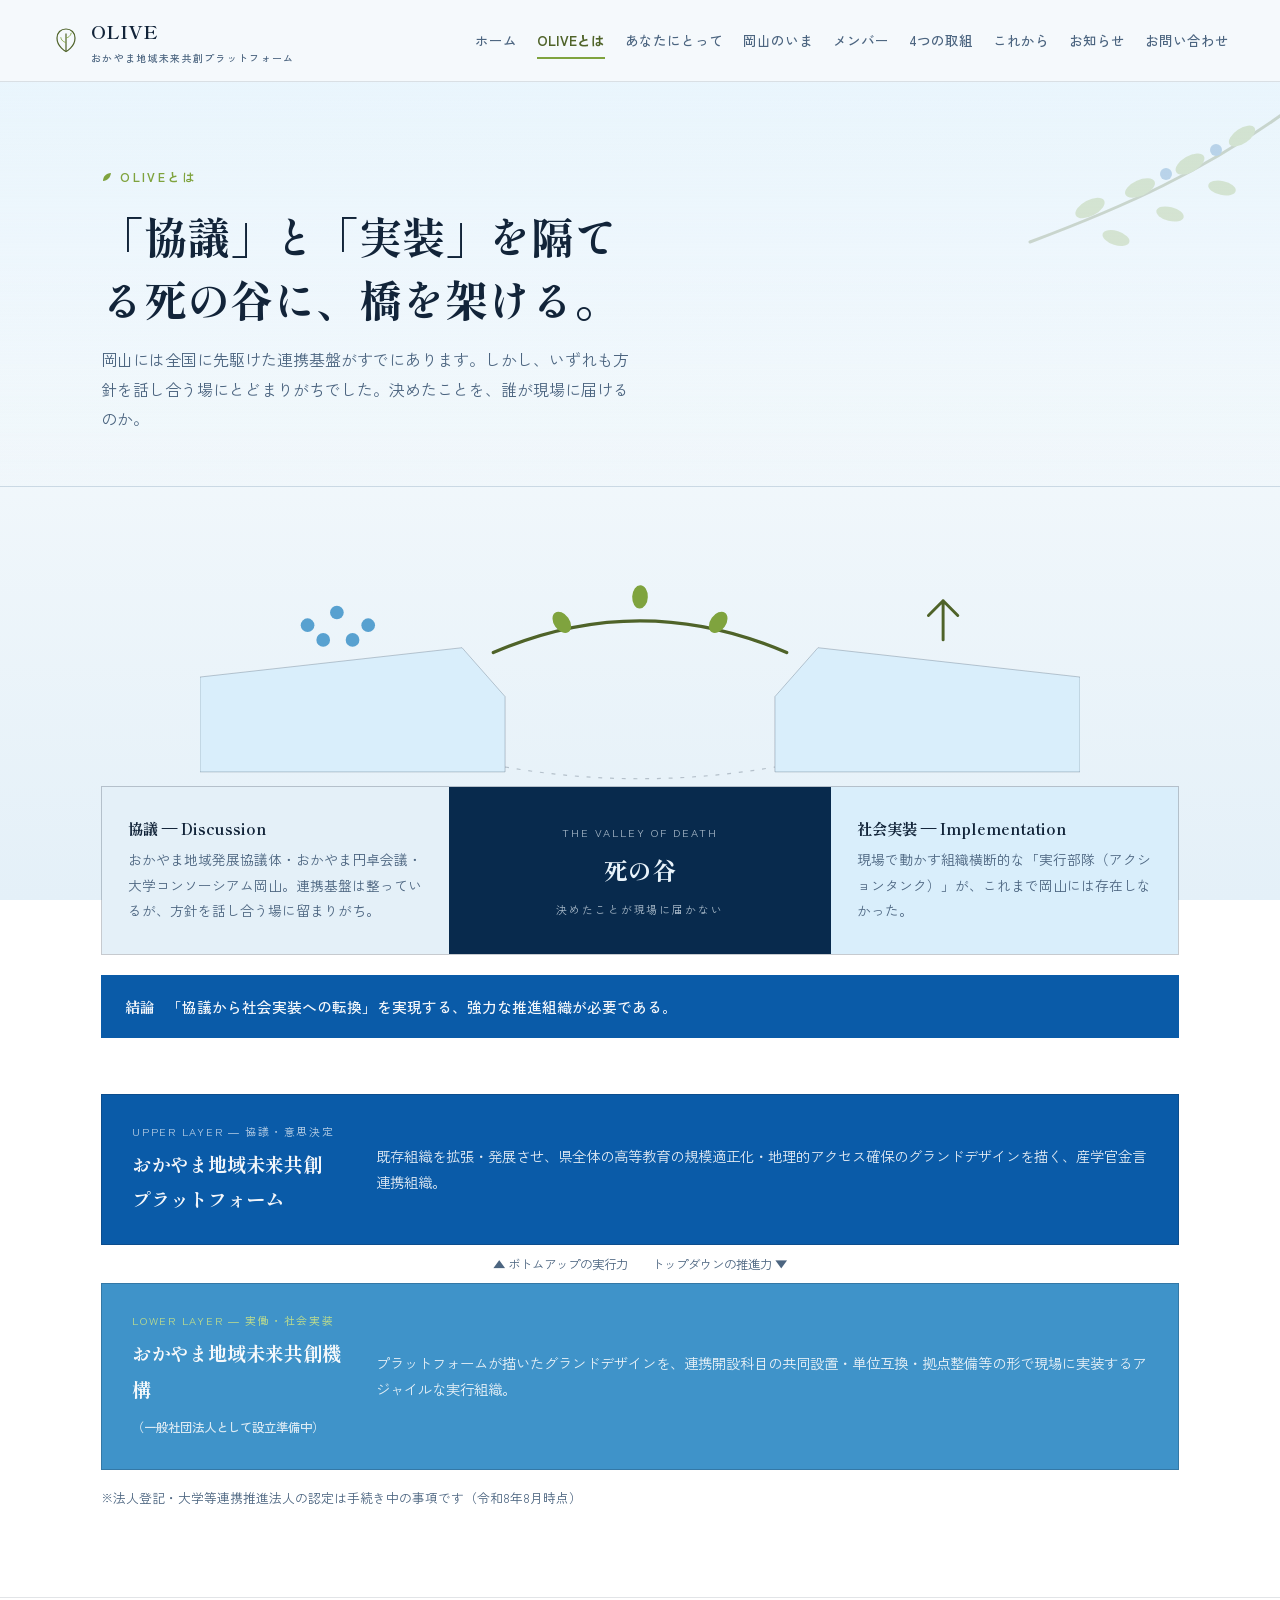
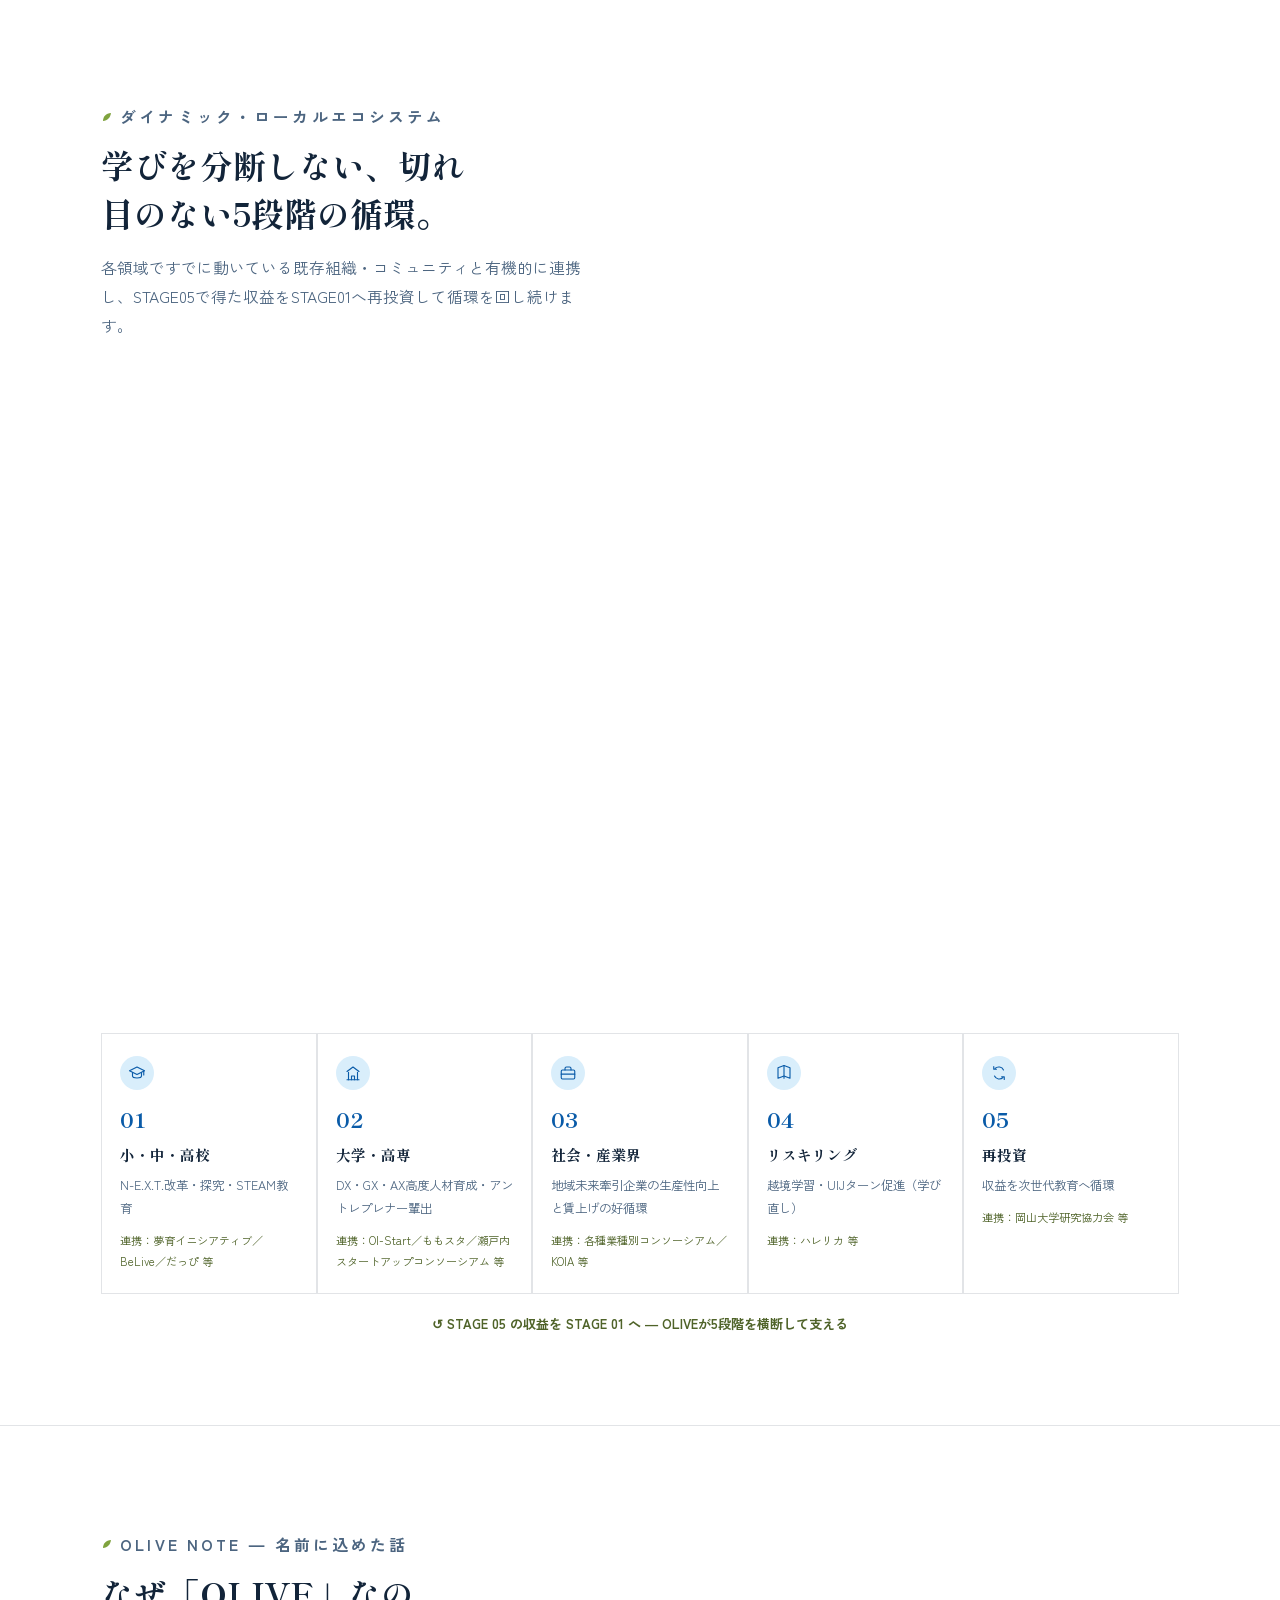
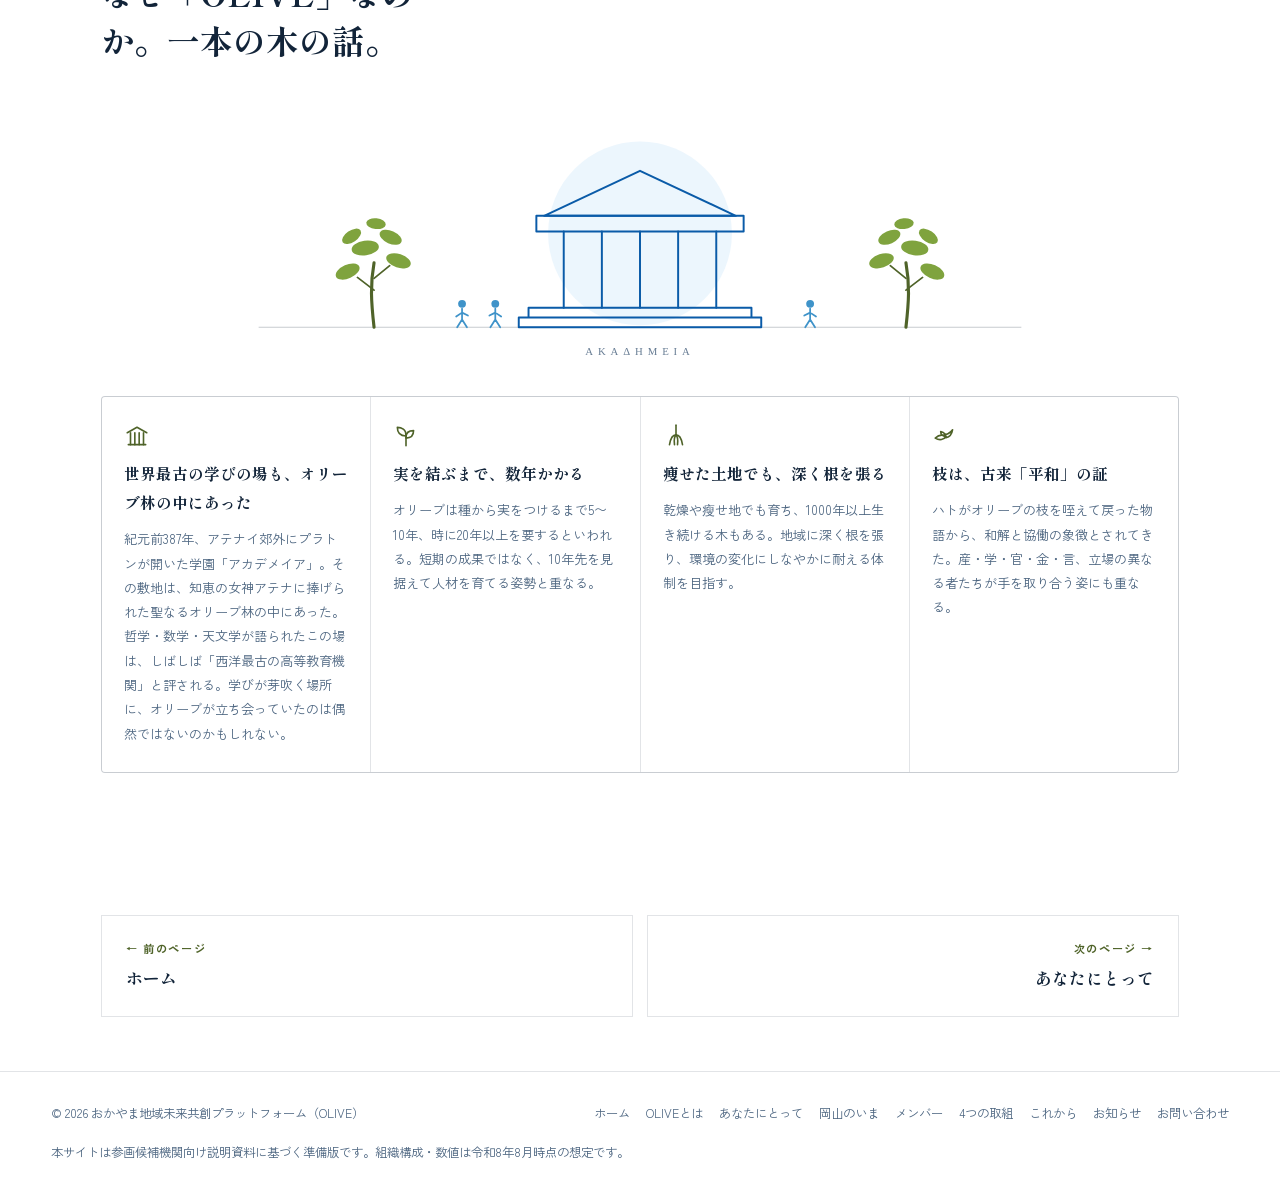
==== about.html @ 81d545f6 "Add files via upload" ====
<!DOCTYPE html>
<html lang="ja">
<head>
<meta charset="UTF-8">
<meta name="viewport" content="width=device-width, initial-scale=1">
<title>OLIVEとは｜OLIVE おかやま地域未来共創プラットフォーム</title>
<meta name="description" content="協議と実装を隔てる「死の谷」に橋を架けるOLIVEの2層構造、5段階のエコシステム、そして「OLIVE」という名前の由来。">
<link rel="preconnect" href="https://fonts.googleapis.com">
<link rel="preconnect" href="https://fonts.gstatic.com" crossorigin>
<link href="https://fonts.googleapis.com/css2?family=Shippori+Mincho:wght@500;600;700;800&family=Zen+Kaku+Gothic+New:wght@400;500;700;900&display=swap" rel="stylesheet">
<link rel="icon" href="data:image/svg+xml,%3Csvg xmlns='http://www.w3.org/2000/svg' viewBox='0 0 40 40'%3E%3Cpath d='M20 34C20 34 8 28 8 16C8 9 13 4 20 4C27 4 32 9 32 16C32 28 20 34 20 34Z' fill='none' stroke='%234f6329' stroke-width='2.6'/%3E%3Cpath d='M20 34V10' stroke='%234f6329' stroke-width='2.6'/%3E%3C/svg%3E">
<meta name="theme-color" content="#0a5ba8">
<meta property="og:type" content="website">
<meta property="og:site_name" content="おかやま地域未来共創プラットフォーム（OLIVE）">
<meta property="og:title" content="OLIVEとは｜OLIVE">
<meta property="og:description" content="協議と実装を隔てる「死の谷」に橋を架けるOLIVEの2層構造、5段階のエコシステム、そして「OLIVE」という名前の由来。">
<meta property="og:image" content="kodai-workshop.jpg">
<meta name="twitter:card" content="summary_large_image">
<link rel="stylesheet" href="style.css">
</head>
<body>
<a class="skip" href="#main">本文へスキップ</a>
<svg width="0" height="0" style="position:absolute" aria-hidden="true"><defs>
<symbol id="i-academy" viewBox="0 0 24 24"><path d="M3 9l9-5 9 5"/><path d="M4 20h16"/><path d="M6 20V9M10 20V9M14 20V9M18 20V9"/></symbol>
<symbol id="i-seedling" viewBox="0 0 24 24"><path d="M12 21V11"/><path d="M12 11C12 6 8 4 4 4c0 4 2 8 8 8Z"/><path d="M12 13C12 9 15 7 19 7c0 4-2 7-7 7Z"/></symbol>
<symbol id="i-roots" viewBox="0 0 24 24"><path d="M12 2v9"/><path d="M12 11c-3 0-5 3-6 9"/><path d="M12 11c3 0 5 3 6 9"/><path d="M12 11c-1.4 1.5-2 4.5-1.4 9"/><path d="M12 11c1.4 1.5 2 4.5 1.4 9"/></symbol>
<symbol id="i-dove" viewBox="0 0 24 24"><path d="M3 14c4 2.5 8 1.4 10-1.6-3 .2-5-1.6-5-4.6 3 .8 5 2.8 5 5.8 3-.6 5.4-3.4 6-7.4-2.6 3.6-6.4 5-10 5-2 0-4 .8-6 2.8Z"/></symbol>
<symbol id="i-cap" viewBox="0 0 24 24"><path d="M12 4 2 9l10 5 10-5-10-5Z"/><path d="M6 11.5V16c0 1.4 2.8 2.6 6 2.6s6-1.2 6-2.6v-4.5"/><path d="M21 9v5.5"/></symbol>
<symbol id="i-university" viewBox="0 0 24 24"><path d="M4 10l8-6 8 6"/><path d="M4 21h16"/><path d="M6 21V11M18 21V11M10 21v-5h4v5"/></symbol>
<symbol id="i-gov" viewBox="0 0 24 24"><path d="M4 10l8-6 8 6"/><path d="M4 21h16"/><path d="M6 21V11M10 21V11M14 21V11M18 21V11"/><path d="M12 4V1M12 1l3 1-3 1"/></symbol>
<symbol id="i-briefcase" viewBox="0 0 24 24"><rect x="3" y="8" width="18" height="12" rx="1.6"/><path d="M8 8V6a2 2 0 0 1 2-2h4a2 2 0 0 1 2 2v2"/><path d="M3 13.5h18"/></symbol>
<symbol id="i-coins" viewBox="0 0 24 24"><ellipse cx="12" cy="7" rx="7.5" ry="3"/><path d="M4.5 7v10c0 1.7 3.4 3 7.5 3s7.5-1.3 7.5-3V7"/><path d="M4.5 12c0 1.7 3.4 3 7.5 3s7.5-1.3 7.5-3"/></symbol>
<symbol id="i-speech" viewBox="0 0 24 24"><path d="M4 5h16v10H10l-4.5 4v-4H4Z"/><path d="M8 9h8M8 12h5"/></symbol>
<symbol id="i-book" viewBox="0 0 24 24"><path d="M4 5v14l8-3 8 3V5l-8-3-8 3Z"/><path d="M12 2v17"/></symbol>
<symbol id="i-cycle" viewBox="0 0 24 24"><path d="M18 8a7 7 0 0 0-11.3-2"/><path d="M6 16a7 7 0 0 0 11.3 2"/><path d="M5 3.5V7h3.5"/><path d="M19 20.5V17h-3.5"/></symbol>
<symbol id="i-alert" viewBox="0 0 24 24"><path d="M12 3 2 20h20L12 3Z"/><path d="M12 10v4M12 17.5v.01"/></symbol>
<symbol id="i-gear" viewBox="0 0 24 24"><circle cx="12" cy="12" r="3.4"/><path d="M12 2v3M12 19v3M2 12h3M19 12h3M4.9 4.9l2.2 2.2M16.9 16.9l2.2 2.2M19.1 4.9l-2.2 2.2M7.1 16.9l-2.2 2.2"/></symbol>
<symbol id="i-sun" viewBox="0 0 24 24"><circle cx="12" cy="12" r="4.5"/><path d="M12 1.5v3M12 19.5v3M1.5 12h3M19.5 12h3M4.6 4.6l2.1 2.1M17.3 17.3l2.1 2.1M19.4 4.6l-2.1 2.1M6.7 17.3l-2.1 2.1"/></symbol>
<symbol id="i-users" viewBox="0 0 24 24"><circle cx="9" cy="8" r="3.4"/><path d="M2.5 20c0-3.6 2.9-6 6.5-6s6.5 2.4 6.5 6"/><path d="M16.5 5.2a3.4 3.4 0 0 1 0 6.6"/><path d="M18 14.4c2.1.7 3.5 2.6 3.5 5.6"/></symbol>
<symbol id="i-check" viewBox="0 0 24 24"><path d="M4 12.5 9.5 18 20 6.5"/></symbol>
<symbol id="i-map" viewBox="0 0 24 24"><path d="M9 4 3 6.5v13L9 17l6 3 6-2.5v-13L15 7 9 4Z"/><path d="M9 4v13M15 7v13"/></symbol>
</defs></svg>
<div id="scrollProgress"></div>
<header class="site">
  <div class="nav-row">
    <a class="brand" href="index.html">
      <svg class="brand-mark" viewBox="0 0 40 40" fill="none" aria-hidden="true">
        <path d="M20 34C20 34 8 28 8 16C8 9 13 4 20 4C27 4 32 9 32 16C32 28 20 34 20 34Z" stroke="currentColor" stroke-width="1.6" style="color:var(--olive-deep)"/>
        <path d="M20 34V10" stroke="currentColor" stroke-width="1.6" style="color:var(--olive-deep)"/>
        <path d="M20 22C20 22 14 21 13 15" stroke="currentColor" stroke-width="1.2" style="color:var(--olive)"/>
        <path d="M20 16C20 16 26 15 27 9" stroke="currentColor" stroke-width="1.2" style="color:var(--olive)"/>
      </svg>
      <span class="brand-text">OLIVE<small>おかやま地域未来共創プラットフォーム</small></span>
    </a>
    <nav class="links" id="navLinks">
      <a href="index.html">ホーム</a>
      <a href="about.html" class="active">OLIVEとは</a>
      <a href="stakeholders.html">あなたにとって</a>
      <a href="issue.html">岡山のいま</a>
      <a href="members.html">メンバー</a>
      <a href="initiatives.html">4つの取組</a>
      <a href="roadmap.html">これから</a>
      <a href="news.html">お知らせ</a>
      <a href="contact.html">お問い合わせ</a>
    </nav>
    <button class="nav-toggle-btn" id="navToggleBtn" aria-label="メニューを開く" aria-expanded="false" aria-controls="navLinks">
      <svg viewBox="0 0 24 24" fill="none" stroke="currentColor" stroke-width="2" stroke-linecap="round"><path d="M3 6h18M3 12h18M3 18h18"/></svg>
    </button>
  </div>
</header>
<main id="main">
  <div class="page-head-band">
    <div class="wrap">
      <svg class="ph-deco" viewBox="0 0 300 200" aria-hidden="true">
<path d="M10 180 C 90 150, 190 110, 292 30" stroke="var(--olive-deep)" stroke-width="3" fill="none" stroke-linecap="round"/>
<g fill="var(--olive)">
  <ellipse cx="70" cy="146" rx="16" ry="8" transform="rotate(-28 70 146)"/>
  <ellipse cx="120" cy="126" rx="16" ry="8" transform="rotate(-24 120 126)"/>
  <ellipse cx="170" cy="102" rx="16" ry="8" transform="rotate(-30 170 102)"/>
  <ellipse cx="222" cy="74" rx="15" ry="7.5" transform="rotate(-34 222 74)"/>
  <ellipse cx="96" cy="176" rx="14" ry="7" transform="rotate(18 96 176)"/>
  <ellipse cx="150" cy="152" rx="14" ry="7" transform="rotate(14 150 152)"/>
  <ellipse cx="202" cy="126" rx="14" ry="7" transform="rotate(12 202 126)"/>
</g>
<g fill="var(--navy)"><circle cx="146" cy="112" r="6"/><circle cx="196" cy="88" r="6"/></g>
</svg>
      <div class="ph-inner page-enter">
        <p class="eyebrow">OLIVEとは</p>
        <h1>「協議」と「実装」を隔てる死の谷に、橋を架ける。</h1>
        <p class="ph-lede">岡山には全国に先駆けた連携基盤がすでにあります。しかし、いずれも方針を話し合う場にとどまりがちでした。決めたことを、誰が現場に届けるのか。</p>
      </div>
    </div>
  </div>

  <section id="valley">
    <div class="wrap">
      <div class="section-art art-wide reveal draw" aria-hidden="true" style="margin-bottom:-4px;">
<svg viewBox="0 0 900 220">
  <path d="M0 205 L0 108 L268 78 L312 128 L312 205 Z" fill="var(--sea-pale)" stroke="var(--line-strong)" stroke-width="1"/>
  <path d="M900 205 L900 108 L632 78 L588 128 L588 205 Z" fill="var(--sea-pale)" stroke="var(--line-strong)" stroke-width="1"/>
  <path class="hub-link" d="M312 200 Q450 224 588 200" fill="none" stroke="var(--line-strong)" stroke-width="1.2"/>
  <g fill="var(--navy-soft)" opacity="0.85"><circle cx="110" cy="55" r="7"/><circle cx="140" cy="42" r="7"/><circle cx="172" cy="55" r="7"/><circle cx="126" cy="70" r="7"/><circle cx="156" cy="70" r="7"/></g>
  <path d="M760 70 L760 30 M745 45 L760 30 L775 45" stroke="var(--olive-deep)" stroke-width="3" fill="none" stroke-linecap="round" stroke-linejoin="round"/>
  <path pathLength="1" d="M300 83 Q450 18 600 83" stroke="var(--olive-deep)" stroke-width="3.4" fill="none" stroke-linecap="round"/>
  <g fill="var(--olive)" class="fade-late"><ellipse cx="370" cy="52" rx="8" ry="12" transform="rotate(-35 370 52)"/><ellipse cx="450" cy="26" rx="8" ry="12" transform="rotate(2 450 26)"/><ellipse cx="530" cy="52" rx="8" ry="12" transform="rotate(35 530 52)"/></g>
</svg></div>
      <div class="valley reveal">
        <div class="discuss"><h4>協議 ― Discussion</h4><p>おかやま地域発展協議体・おかやま円卓会議・大学コンソーシアム岡山。連携基盤は整っているが、方針を話し合う場に留まりがち。</p></div>
        <div class="gap"><small>The Valley of Death</small><strong>死の谷</strong><small>決めたことが現場に届かない</small></div>
        <div class="impl"><h4>社会実装 ― Implementation</h4><p>現場で動かす組織横断的な「実行部隊（アクションタンク）」が、これまで岡山には存在しなかった。</p></div>
      </div>
      <div class="valley-conclusion reveal"><b>結論</b><span>「協議から社会実装への転換」を実現する、強力な推進組織が必要である。</span></div>

      <div class="layers reveal" style="margin-top:56px;">
        <div class="layer upper">
          <div><div class="tag">Upper Layer ― 協議・意思決定</div><div class="name">おかやま地域未来共創<br>プラットフォーム</div></div>
          <p class="desc">既存組織を拡張・発展させ、県全体の高等教育の規模適正化・地理的アクセス確保のグランドデザインを描く、産学官金言連携組織。</p>
        </div>
        <div class="layer-arrow">▲ ボトムアップの実行力　　トップダウンの推進力 ▼</div>
        <div class="layer lower">
          <div><div class="tag">Lower Layer ― 実働・社会実装</div><div class="name">おかやま地域未来共創機構<br><span style="font-size:0.78rem; font-family:var(--sans); font-weight:500; opacity:.85;">（一般社団法人として設立準備中）</span></div></div>
          <p class="desc">プラットフォームが描いたグランドデザインを、連携開設科目の共同設置・単位互換・拠点整備等の形で現場に実装するアジャイルな実行組織。</p>
        </div>
      </div>
      <p class="reveal" style="margin-top:16px; font-size:0.8rem; color:var(--ink-soft);">※法人登記・大学等連携推進法人の認定は手続き中の事項です（令和8年8月時点）</p>
    </div>
  </section>

  <section id="ecosystem">
    <div class="wrap">
      <div class="section-head reveal">
        <p class="eyebrow">ダイナミック・ローカルエコシステム</p>
        <h2>学びを分断しない、切れ目のない5段階の循環。</h2>
        <p>各領域ですでに動いている既存組織・コミュニティと有機的に連携し、STAGE05で得た収益をSTAGE01へ再投資して循環を回し続けます。</p>
      </div>
<figure class="photo-band reveal wipe"><img src="univ-network.jpg" alt="複数の大学が連携開設科目を共同運営するネットワークのイラスト" loading="lazy"><figcaption>連携開設科目・単位互換で、大学どうしが教育リソースを持ち寄る。<span class="cap-note">※ 本画像は活動のイメージです。</span></figcaption></figure>
      <div class="flow-stages stagger">
        <div class="flow-stage"><div class="fi"><svg class="ico"><use href="#i-cap"/></svg></div><div class="n">01</div><h4>小・中・高校</h4><p>N-E.X.T.改革・探究・STEAM教育</p><div class="link">連携：夢育イニシアティブ／BeLive／だっぴ 等</div></div>
        <div class="flow-stage"><div class="fi"><svg class="ico"><use href="#i-university"/></svg></div><div class="n">02</div><h4>大学・高専</h4><p>DX・GX・AX高度人材育成・アントレプレナー輩出</p><div class="link">連携：OI-Start／ももスタ／瀬戸内スタートアップコンソーシアム 等</div></div>
        <div class="flow-stage"><div class="fi"><svg class="ico"><use href="#i-briefcase"/></svg></div><div class="n">03</div><h4>社会・産業界</h4><p>地域未来牽引企業の生産性向上と賃上げの好循環</p><div class="link">連携：各種業種別コンソーシアム／KOIA 等</div></div>
        <div class="flow-stage"><div class="fi"><svg class="ico"><use href="#i-book"/></svg></div><div class="n">04</div><h4>リスキリング</h4><p>越境学習・UIJターン促進（学び直し）</p><div class="link">連携：ハレリカ 等</div></div>
        <div class="flow-stage"><div class="fi"><svg class="ico"><use href="#i-cycle"/></svg></div><div class="n">05</div><h4>再投資</h4><p>収益を次世代教育へ循環</p><div class="link">連携：岡山大学研究協力会 等</div></div>
      </div>
      <div class="flow-loop reveal">↺ STAGE 05 の収益を STAGE 01 へ ― OLIVEが5段階を横断して支える</div>
    </div>
  </section>

  <section id="name">
    <div class="wrap">
      <div class="section-head reveal">
        <p class="eyebrow">Olive Note ― 名前に込めた話</p>
        <h2>なぜ「OLIVE」なのか。一本の木の話。</h2>
      </div>
      <div class="section-art art-wide reveal draw" role="img" aria-label="オリーブ林に囲まれた古代の学園アカデメイアのイラスト">
<svg viewBox="0 0 900 250">
  <circle cx="450" cy="118" r="94" fill="var(--sea-pale)" opacity="0.5"/>
  <path pathLength="1" d="M60 214 H840" stroke="var(--line-strong)" stroke-width="1.2" fill="none"/>
  <g fill="none" stroke="var(--navy)" stroke-width="2" stroke-linejoin="round" stroke-linecap="round">
    <path pathLength="1" d="M352 100 L450 54 L548 100 Z"/>
    <path pathLength="1" d="M344 100 H556 V116 H344 Z"/>
    <path pathLength="1" d="M372 116 V194 M411 116 V194 M450 116 V194 M489 116 V194 M528 116 V194"/>
    <path pathLength="1" d="M336 194 H564 V204 H336 Z M326 204 H574 V214 H326 Z"/>
  </g>
  <g class="fade-late">
    <g transform="translate(178,0)">
      <path d="M0 214 C -3 188, -4 170, 0 148" stroke="var(--olive-deep)" stroke-width="3.2" fill="none" stroke-linecap="round"/>
      <path d="M0 176 L -17 163 M0 164 L 16 151" stroke="var(--olive-deep)" stroke-width="1.8" fill="none" stroke-linecap="round"/>
      <g fill="var(--olive)"><ellipse cx="-27" cy="157" rx="13" ry="7" transform="rotate(-24 -27 157)"/><ellipse cx="25" cy="146" rx="13" ry="7" transform="rotate(18 25 146)"/><ellipse cx="-9" cy="133" rx="14" ry="7.5" transform="rotate(-8 -9 133)"/><ellipse cx="17" cy="122" rx="12" ry="6.5" transform="rotate(24 17 122)"/><ellipse cx="-23" cy="121" rx="11" ry="6" transform="rotate(-34 -23 121)"/><ellipse cx="2" cy="108" rx="10" ry="5.5" transform="rotate(6 2 108)"/></g>
    </g>
    <g transform="translate(722,0) scale(-1,1)">
      <path d="M0 214 C -3 188, -4 170, 0 148" stroke="var(--olive-deep)" stroke-width="3.2" fill="none" stroke-linecap="round"/>
      <path d="M0 176 L -17 163 M0 164 L 16 151" stroke="var(--olive-deep)" stroke-width="1.8" fill="none" stroke-linecap="round"/>
      <g fill="var(--olive)"><ellipse cx="-27" cy="157" rx="13" ry="7" transform="rotate(-24 -27 157)"/><ellipse cx="25" cy="146" rx="13" ry="7" transform="rotate(18 25 146)"/><ellipse cx="-9" cy="133" rx="14" ry="7.5" transform="rotate(-8 -9 133)"/><ellipse cx="17" cy="122" rx="12" ry="6.5" transform="rotate(24 17 122)"/><ellipse cx="-23" cy="121" rx="11" ry="6" transform="rotate(-34 -23 121)"/><ellipse cx="2" cy="108" rx="10" ry="5.5" transform="rotate(6 2 108)"/></g>
    </g>
    <g stroke="var(--navy-soft)" stroke-width="1.8" fill="none" stroke-linecap="round">
      <g transform="translate(268,190)"><circle cx="0" cy="0" r="4" fill="var(--navy-soft)" stroke="none"/><path d="M0 5 V16 M0 9 L -6 13 M0 9 L 6 12 M0 16 L -5 24 M0 16 L 5 24"/></g>
      <g transform="translate(302,190)"><circle cx="0" cy="0" r="4" fill="var(--navy-soft)" stroke="none"/><path d="M0 5 V16 M0 9 L 6 13 M0 9 L -6 12 M0 16 L 5 24 M0 16 L -5 24"/></g>
      <g transform="translate(624,190)"><circle cx="0" cy="0" r="4" fill="var(--navy-soft)" stroke="none"/><path d="M0 5 V16 M0 9 L -6 12 M0 9 L 6 13 M0 16 L -5 24 M0 16 L 5 24"/></g>
    </g>
    <text x="450" y="242" text-anchor="middle" font-family="var(--serif)" font-size="11" letter-spacing="5" fill="var(--ink-soft)" opacity="0.85">ΑΚΑΔΗΜΕΙΑ</text>
  </g>
</svg></div>
      <div class="trivia-strip stagger">
        <div class="trivia-card"><div class="ic"><svg class="ico"><use href="#i-academy"/></svg></div><div class="tt">世界最古の学びの場も、オリーブ林の中にあった</div><div class="tx">紀元前387年、アテナイ郊外にプラトンが開いた学園「アカデメイア」。その敷地は、知恵の女神アテナに捧げられた聖なるオリーブ林の中にあった。哲学・数学・天文学が語られたこの場は、しばしば「西洋最古の高等教育機関」と評される。学びが芽吹く場所に、オリーブが立ち会っていたのは偶然ではないのかもしれない。</div></div>
        <div class="trivia-card"><div class="ic"><svg class="ico"><use href="#i-seedling"/></svg></div><div class="tt">実を結ぶまで、数年かかる</div><div class="tx">オリーブは種から実をつけるまで5〜10年、時に20年以上を要するといわれる。短期の成果ではなく、10年先を見据えて人材を育てる姿勢と重なる。</div></div>
        <div class="trivia-card"><div class="ic"><svg class="ico"><use href="#i-roots"/></svg></div><div class="tt">痩せた土地でも、深く根を張る</div><div class="tx">乾燥や瘦せ地でも育ち、1000年以上生き続ける木もある。地域に深く根を張り、環境の変化にしなやかに耐える体制を目指す。</div></div>
        <div class="trivia-card"><div class="ic"><svg class="ico"><use href="#i-dove"/></svg></div><div class="tt">枝は、古来「平和」の証</div><div class="tx">ハトがオリーブの枝を咥えて戻った物語から、和解と協働の象徴とされてきた。産・学・官・金・言、立場の異なる者たちが手を取り合う姿にも重なる。</div></div>
      </div>
    </div>
  </section>

</main>
<div class="wrap"><div class="pager">
<a href="index.html"><span class="dir">← 前のページ</span><span class="ttl">ホーム</span></a>
<a class="next" href="stakeholders.html"><span class="dir">次のページ →</span><span class="ttl">あなたにとって</span></a>
</div></div>
<footer>
  <span>© 2026 おかやま地域未来共創プラットフォーム（OLIVE）</span>
  <span class="fnav"><a href="index.html">ホーム</a> <a href="about.html">OLIVEとは</a> <a href="stakeholders.html">あなたにとって</a> <a href="issue.html">岡山のいま</a> <a href="members.html">メンバー</a> <a href="initiatives.html">4つの取組</a> <a href="roadmap.html">これから</a> <a href="news.html">お知らせ</a> <a href="contact.html">お問い合わせ</a></span>
  <span>本サイトは参画候補機関向け説明資料に基づく準備版です。組織構成・数値は令和8年8月時点の想定です。</span>
</footer>
<button class="back-to-top" id="backToTop" aria-label="ページ上部へ戻る">↑</button>
<script src="site.js"></script>
</body>
</html>
---- style.css ----
:root{
  --ink:#122439; --ink-soft:#4c6580;
  --paper:#f4f9fc; --paper-raise:#e4f0f8;
  --navy:#0a5ba8; --navy-soft:#3f93c9;
  --sea-pale:#d9eefb; --sea-deep:#082a4d;
  --olive:#7fa33e; --olive-deep:#4f6329; --olive-light:#c3e08a; --olive-pale:#e6f0d2;
  --line:rgba(18,36,57,0.12); --line-strong:rgba(18,36,57,0.24);
  --card:#ffffff;
  --shadow:0 18px 40px -24px rgba(14,67,114,0.28);
  --serif:"Shippori Mincho","Hiragino Mincho ProN","Yu Mincho",serif;
  --sans:"Zen Kaku Gothic New","Hiragino Sans","Yu Gothic",sans-serif;
}
@media (prefers-color-scheme: dark){
  :root:not([data-theme="light"]){
    --ink:#e7f0f7; --ink-soft:#a9c1d6;
    --paper:#0a1926; --paper-raise:#102232;
    --navy:#79b3dd; --navy-soft:#4f89ac;
    --sea-pale:#132c40; --sea-deep:#061523;
    --olive:#a9c374; --olive-deep:#c3d998; --olive-light:#7c9a4a; --olive-pale:#1f2a1a;
    --line:rgba(231,240,247,0.14); --line-strong:rgba(231,240,247,0.26);
    --card:#0f2130; --shadow:0 18px 44px -22px rgba(0,0,0,0.65);
  }
}
:root[data-theme="dark"]{
  --ink:#e7f0f7; --ink-soft:#a9c1d6;
  --paper:#0a1926; --paper-raise:#102232;
  --navy:#79b3dd; --navy-soft:#4f89ac;
  --sea-pale:#132c40; --sea-deep:#061523;
  --olive:#a9c374; --olive-deep:#c3d998; --olive-light:#7c9a4a; --olive-pale:#1f2a1a;
  --line:rgba(231,240,247,0.14); --line-strong:rgba(231,240,247,0.26);
  --card:#0f2130; --shadow:0 18px 44px -22px rgba(0,0,0,0.65);
}

*{box-sizing:border-box;}
html{scroll-behavior:smooth;}
body{
  margin:0;
  background:linear-gradient(180deg,#ffffff 0%,var(--paper) 40%,var(--paper-raise) 100%);
  background-attachment:fixed;
  color:var(--ink); font-family:var(--sans); line-height:1.85;
  -webkit-font-smoothing:antialiased;
}
@media (prefers-color-scheme: dark){
  :root:not([data-theme="light"]) body{ background:linear-gradient(180deg,#0d1f2e 0%,var(--paper) 45%,#071420 100%); background-attachment:fixed; }
}
:root[data-theme="dark"] body{ background:linear-gradient(180deg,#0d1f2e 0%,var(--paper) 45%,#071420 100%); background-attachment:fixed; }

::selection{ background:var(--olive-pale); color:var(--olive-deep); }
a{ color:inherit; }
img,svg{ display:block; max-width:100%; }
p{ margin:0; }
h1,h2,h3,h4{ font-family:var(--serif); font-weight:700; line-height:1.45; margin:0; text-wrap:balance; }
.wrap{ max-width:1180px; margin:0 auto; padding:0 clamp(20px,4vw,56px); }

.eyebrow{
  font-family:var(--sans); font-weight:700; font-size:0.76rem;
  letter-spacing:0.2em; color:var(--olive); text-transform:uppercase;
  display:inline-flex; align-items:center; gap:7px;
}
.eyebrow::before{
  content:""; width:12px; height:12px; flex:none; background:var(--olive);
  -webkit-mask:url("data:image/svg+xml,%3Csvg xmlns='http://www.w3.org/2000/svg' viewBox='0 0 24 24'%3E%3Cpath d='M4 20C4 11 10 5 20 4C19 13 13 19 4 20Z'/%3E%3C/svg%3E") center/contain no-repeat;
  mask:url("data:image/svg+xml,%3Csvg xmlns='http://www.w3.org/2000/svg' viewBox='0 0 24 24'%3E%3Cpath d='M4 20C4 11 10 5 20 4C19 13 13 19 4 20Z'/%3E%3C/svg%3E") center/contain no-repeat;
}
.ico{ width:22px; height:22px; stroke:currentColor; fill:none; stroke-width:1.5; stroke-linecap:round; stroke-linejoin:round; flex:none; }
.art-ico{ stroke:var(--olive-deep); fill:none; stroke-width:1.6; stroke-linecap:round; stroke-linejoin:round; }
.hub-ico{ stroke:var(--navy); fill:none; stroke-width:1.6; stroke-linecap:round; stroke-linejoin:round; }

@keyframes riseIn{ from{opacity:0; transform:translateY(20px);} to{opacity:1; transform:none;} }
@keyframes drawIn{ to{ stroke-dashoffset:0; } }
@keyframes march{ to{ stroke-dashoffset:-24; } }
@keyframes drift{ 0%,100%{transform:translateY(0) rotate(0);} 50%{transform:translateY(-10px) rotate(1.2deg);} }
@keyframes bob{ 0%,100%{transform:translateY(0);} 50%{transform:translateY(-6px);} }
@keyframes scrollX{ from{transform:translateX(0);} to{transform:translateX(-50%);} }
.float-slow{ animation:drift 7s ease-in-out infinite; }
.float-fast{ animation:bob 4.2s ease-in-out infinite; }

.reveal{ opacity:0; transform:translateY(18px); transition:opacity .7s cubic-bezier(.2,.7,.3,1), transform .7s cubic-bezier(.2,.7,.3,1); }
.reveal.in{ opacity:1; transform:none; }
.stagger > *{ opacity:0; transform:translateY(20px); }
.stagger.in > *{ animation:riseIn .65s cubic-bezier(.2,.7,.3,1) forwards; }
.stagger.in > *:nth-child(1){animation-delay:0s}
.stagger.in > *:nth-child(2){animation-delay:.07s}
.stagger.in > *:nth-child(3){animation-delay:.14s}
.stagger.in > *:nth-child(4){animation-delay:.21s}
.stagger.in > *:nth-child(5){animation-delay:.28s}
.stagger.in > *:nth-child(6){animation-delay:.35s}
.stagger.in > *:nth-child(7){animation-delay:.42s}
.stagger.in > *:nth-child(8){animation-delay:.49s}
.draw [pathLength]{ stroke-dasharray:1; stroke-dashoffset:1; }
.draw.in [pathLength]{ animation:drawIn 1.5s cubic-bezier(.4,.1,.2,1) forwards; }
.fade-late{ opacity:0; transition:opacity .8s ease .7s; }
.draw.in .fade-late, .reveal.in .fade-late{ opacity:1; }
.page-enter > *{ opacity:0; animation:riseIn .8s cubic-bezier(.2,.7,.3,1) forwards; }
.page-enter > *:nth-child(1){animation-delay:.05s}
.page-enter > *:nth-child(2){animation-delay:.16s}
.page-enter > *:nth-child(3){animation-delay:.3s}
.page-enter > *:nth-child(4){animation-delay:.42s}
.page-enter > *:nth-child(5){animation-delay:.54s}

@media (prefers-reduced-motion: reduce){
  html{scroll-behavior:auto;}
  *,*::before,*::after{ animation-duration:.001ms !important; animation-delay:0ms !important; transition-duration:.001ms !important; }
  .stagger > *, .page-enter > *{ opacity:1; transform:none; }
  .draw [pathLength]{ stroke-dashoffset:0; }
  .fade-late{ opacity:1; }
}

#scrollProgress{ position:fixed; top:0; left:0; height:3px; width:0%; background:linear-gradient(90deg,var(--olive),var(--navy)); z-index:200; transition:width .08s linear; }

header.site{ position:sticky; top:0; z-index:50; background:color-mix(in srgb,var(--paper) 88%,transparent); backdrop-filter:blur(10px); border-bottom:1px solid var(--line); }
.nav-row{ display:flex; align-items:center; justify-content:space-between; padding:14px clamp(20px,4vw,56px); gap:20px; position:relative; }
.brand{ display:flex; align-items:center; gap:10px; text-decoration:none; }
.brand-mark{ width:30px; height:30px; flex:none; transition:transform .35s ease; }
.brand:hover .brand-mark{ transform:rotate(-8deg) scale(1.08); }
.brand-text{ font-family:var(--serif); font-weight:700; font-size:1.15rem; }
.brand-text small{ display:block; font-family:var(--sans); font-weight:500; font-size:.62rem; letter-spacing:.13em; color:var(--ink-soft); margin-top:1px; }
nav.links{ display:flex; gap:20px; font-size:.85rem; font-weight:500; }
nav.links a{ text-decoration:none; color:var(--ink-soft); position:relative; padding:4px 0; white-space:nowrap; }
nav.links a::after{ content:""; position:absolute; left:0; right:0; bottom:-2px; height:2px; background:var(--olive); transform:scaleX(0); transform-origin:left; transition:transform .28s ease; }
nav.links a:hover{ color:var(--olive-deep); }
nav.links a:hover::after, nav.links a.active::after{ transform:scaleX(1); }
nav.links a.active{ color:var(--olive-deep); font-weight:700; }
a:focus-visible, button:focus-visible{ outline:2px solid var(--olive); outline-offset:3px; }
.nav-toggle-btn{ display:none; background:none; border:none; cursor:pointer; padding:8px; color:var(--ink); }
.nav-toggle-btn svg{ width:22px; height:22px; display:block; }
@media (max-width:1080px){
  nav.links{ display:none; position:absolute; top:100%; left:0; right:0; flex-direction:column; gap:2px; background:var(--card); border-bottom:1px solid var(--line); padding:10px clamp(20px,4vw,56px) 18px; box-shadow:var(--shadow); }
  nav.links.open{ display:flex; }
  nav.links a{ padding:11px 0; border-bottom:1px solid var(--line); }
  nav.links a::after{ display:none; }
  .nav-toggle-btn{ display:inline-flex; }
}
.back-to-top{ position:fixed; right:22px; bottom:22px; z-index:60; width:46px; height:46px; border-radius:50%; background:var(--navy); color:#fff; border:none; cursor:pointer; font-size:1.15rem; line-height:1; box-shadow:var(--shadow); opacity:0; transform:translateY(12px) scale(.9); pointer-events:none; transition:opacity .3s ease, transform .3s ease, background .2s ease; }
.back-to-top.show{ opacity:1; transform:none; pointer-events:auto; }
.back-to-top:hover{ background:var(--olive-deep); }

.hero{ position:relative; padding:clamp(56px,8.5vw,100px) 0 clamp(50px,7vw,82px); overflow:hidden; border-bottom:1px solid var(--line); }
.hero-glow{ position:absolute; inset:0; pointer-events:none; z-index:0; background:radial-gradient(560px circle at var(--mx,60%) var(--my,20%), rgba(127,163,62,.16), transparent 62%); transition:background .15s ease; }
.hero-grid{ display:grid; grid-template-columns:1.12fr .88fr; gap:clamp(30px,5vw,64px); align-items:center; position:relative; z-index:1; }
@media (max-width:900px){ .hero-grid{ grid-template-columns:1fr; } }
.hero h1{ font-size:clamp(2.1rem,4.6vw,3.5rem); margin-top:16px; }
.hero h1 em{ font-style:normal; color:var(--olive-deep); }
.hero-lede{ margin-top:20px; font-size:1.02rem; color:var(--ink-soft); max-width:50ch; }
.hero-formal{ margin-top:24px; font-size:.81rem; color:var(--ink-soft); border-left:2px solid var(--olive); padding-left:14px; line-height:1.9; }
.hero-cta{ display:flex; gap:13px; margin-top:30px; flex-wrap:wrap; }
.hero-tilt{ perspective:1000px; transition:transform .3s ease-out; will-change:transform; }
.hero-art{ position:relative; aspect-ratio:1/1; }

.page-head-band{ position:relative; overflow:hidden; padding:clamp(46px,6.5vw,80px) 0 clamp(34px,4.5vw,52px); border-bottom:1px solid var(--line); background:linear-gradient(180deg, color-mix(in srgb,var(--sea-pale) 55%,transparent), transparent); }
.page-head-band .ph-inner{ max-width:66ch; position:relative; z-index:1; }
.page-head-band h1{ font-size:clamp(1.75rem,3.6vw,2.7rem); margin-top:12px; }
.page-head-band .ph-lede{ margin-top:16px; color:var(--ink-soft); font-size:1rem; }
.ph-deco{ position:absolute; right:-40px; top:-20px; width:min(300px,32vw); opacity:.22; pointer-events:none; }
@media (max-width:760px){ .ph-deco{ display:none; } }

.btn{ display:inline-flex; align-items:center; gap:8px; padding:13px 26px; font-family:var(--sans); font-weight:700; font-size:.88rem; letter-spacing:.03em; text-decoration:none; border-radius:2px; border:1px solid transparent; cursor:pointer; transition:transform .18s ease, background .22s ease, color .22s ease, border-color .22s ease, box-shadow .22s ease; }
.btn-primary{ background:var(--olive-deep); color:#f9f8ee; }
.btn-primary:hover{ background:var(--olive); transform:translateY(-2px); box-shadow:0 14px 26px -14px rgba(79,99,41,.7); }
.btn-ghost{ border-color:var(--line-strong); color:var(--ink); }
.btn-ghost:hover{ border-color:var(--olive-deep); color:var(--olive-deep); transform:translateY(-2px); }

section{ padding:clamp(50px,7vw,88px) 0; border-bottom:1px solid var(--line); }
section:last-of-type{ border-bottom:none; }
.section-head{ max-width:62ch; margin-bottom:clamp(28px,4.2vw,46px); }
.section-head h2{ font-size:clamp(1.45rem,2.9vw,2.05rem); margin-top:10px; }
.section-head p{ margin-top:16px; color:var(--ink-soft); font-size:.98rem; }
.sea-band{ line-height:0; margin-top:-1px; }
.sea-band svg{ display:block; width:100%; height:auto; }
.section-art{ margin:0 auto clamp(26px,4vw,42px); }
.section-art svg{ display:block; width:100%; height:auto; }
.art-wide{ max-width:880px; }
.art-narrow{ max-width:390px; }

.steps3{ display:grid; grid-template-columns:1fr auto 1fr auto 1fr; align-items:stretch; }
@media (max-width:900px){ .steps3{ grid-template-columns:1fr; } }
.step3{ background:var(--card); border:1px solid var(--line); padding:30px 26px; display:flex; flex-direction:column; gap:12px; transition:transform .3s cubic-bezier(.2,.8,.2,1), box-shadow .3s ease; }
.step3:hover{ transform:translateY(-6px); box-shadow:0 22px 44px -22px rgba(10,91,168,.35); }
.step3 .s3-ic{ width:46px; height:46px; border-radius:50%; display:flex; align-items:center; justify-content:center; }
.step3 .s3-ic .ico{ width:24px; height:24px; }
.step3 .lbl{ font-size:.7rem; letter-spacing:.16em; text-transform:uppercase; font-weight:700; }
.step3 h3{ font-size:1.18rem; }
.step3 p{ font-size:.87rem; color:var(--ink-soft); }
.step3.s-problem{ background:var(--paper-raise); }
.step3.s-problem .s3-ic{ background:var(--card); color:var(--ink-soft); }
.step3.s-problem .lbl{ color:var(--ink-soft); }
.step3.s-olive{ background:var(--navy); border-color:var(--navy); }
.step3.s-olive .s3-ic{ background:rgba(255,255,255,.16); color:#fff; }
.step3.s-olive .lbl{ color:var(--olive-light); }
.step3.s-olive h3{ color:#f2f8fd; }
.step3.s-olive p{ color:#d8e7f4; }
.step3.s-future .s3-ic{ background:var(--olive-pale); color:var(--olive-deep); }
.step3.s-future .lbl{ color:var(--olive-deep); }
.step3-arrow{ display:flex; align-items:center; justify-content:center; padding:0 14px; color:var(--olive); font-size:1.4rem; }
@media (max-width:900px){ .step3-arrow{ padding:10px 0; transform:rotate(90deg); } }

.gate-grid{ display:grid; grid-template-columns:repeat(3,1fr); gap:14px; }
@media (max-width:900px){ .gate-grid{ grid-template-columns:repeat(2,1fr); } }
@media (max-width:560px){ .gate-grid{ grid-template-columns:1fr; } }
.gate{ display:flex; flex-direction:column; gap:10px; background:var(--card); border:1px solid var(--line); padding:26px 24px; text-decoration:none; box-shadow:var(--shadow); position:relative; overflow:hidden; transition:transform .3s cubic-bezier(.2,.8,.2,1), box-shadow .3s ease; }
.gate::before{ content:""; position:absolute; left:0; top:0; bottom:0; width:3px; background:var(--olive); transform:scaleY(0); transform-origin:top; transition:transform .35s ease; }
.gate:hover{ transform:translateY(-6px); box-shadow:0 24px 44px -22px rgba(10,91,168,.35); }
.gate:hover::before{ transform:scaleY(1); }
.gate .g-ic{ width:42px; height:42px; border-radius:50%; background:var(--sea-pale); color:var(--navy); display:flex; align-items:center; justify-content:center; }
.gate h3{ font-size:1.08rem; margin-top:4px; }
.gate p{ font-size:.85rem; color:var(--ink-soft); flex:1; }
.gate .go{ font-size:.78rem; font-weight:700; color:var(--olive-deep); display:inline-flex; align-items:center; gap:6px; transition:gap .25s ease; }
.gate:hover .go{ gap:12px; }

.tabs-bar{ display:flex; flex-wrap:wrap; gap:8px; margin-bottom:26px; }
.tab-btn{ display:inline-flex; align-items:center; gap:8px; padding:11px 20px; border-radius:999px; cursor:pointer; font-family:var(--sans); font-size:.87rem; font-weight:700; background:var(--card); color:var(--ink-soft); border:1px solid var(--line-strong); transition:all .25s cubic-bezier(.2,.8,.2,1); }
.tab-btn .ico{ width:17px; height:17px; }
.tab-btn:hover{ transform:translateY(-2px); border-color:var(--olive); color:var(--olive-deep); }
.tab-btn[aria-selected="true"]{ background:var(--navy); border-color:var(--navy); color:#fff; box-shadow:0 12px 24px -14px rgba(10,91,168,.8); }
.tab-panel{ display:none; }
.tab-panel.active{ display:block; animation:riseIn .5s cubic-bezier(.2,.7,.3,1) both; }
.panel-card{ background:var(--card); border:1px solid var(--line); border-left:4px solid var(--olive); box-shadow:var(--shadow); padding:clamp(26px,3.6vw,40px); display:grid; grid-template-columns:1fr 1fr; gap:clamp(22px,3vw,40px); }
@media (max-width:800px){ .panel-card{ grid-template-columns:1fr; } }
.panel-card h3{ font-size:1.32rem; }
.panel-card .who{ font-size:.72rem; letter-spacing:.14em; text-transform:uppercase; color:var(--olive-deep); font-weight:700; }
.panel-card .say{ margin-top:14px; font-size:.95rem; color:var(--ink-soft); }
.panel-list{ display:flex; flex-direction:column; gap:14px; margin:0; padding:0; list-style:none; }
.panel-list li{ display:flex; gap:12px; align-items:flex-start; font-size:.9rem; }
.panel-list .chk{ flex:none; width:22px; height:22px; border-radius:50%; margin-top:3px; background:var(--olive-pale); color:var(--olive-deep); display:flex; align-items:center; justify-content:center; }
.panel-list .chk svg{ width:12px; height:12px; stroke:currentColor; fill:none; stroke-width:3; stroke-linecap:round; stroke-linejoin:round; }
.panel-list b{ display:block; color:var(--ink); }
.panel-list span.d{ color:var(--ink-soft); font-size:.85rem; }

.benefit-grid{ display:grid; grid-template-columns:repeat(3,1fr); gap:14px; }
@media (max-width:900px){ .benefit-grid{ grid-template-columns:repeat(2,1fr); } }
@media (max-width:560px){ .benefit-grid{ grid-template-columns:1fr; } }
.benefit{ background:var(--card); border:1px solid var(--line); padding:26px 24px; box-shadow:var(--shadow); position:relative; overflow:hidden; transition:transform .3s cubic-bezier(.2,.8,.2,1), box-shadow .3s ease; }
.benefit::before{ content:""; position:absolute; left:0; top:0; bottom:0; width:3px; background:var(--olive); transform:scaleY(0); transform-origin:top; transition:transform .35s ease; }
.benefit:hover{ transform:translateY(-6px); box-shadow:0 24px 44px -22px rgba(10,91,168,.35); }
.benefit:hover::before{ transform:scaleY(1); }
.benefit .bn{ font-family:var(--serif); font-weight:800; font-size:1.5rem; color:var(--olive-pale); -webkit-text-stroke:1.4px var(--olive); line-height:1; }
.benefit h4{ font-size:1.02rem; margin-top:12px; }
.benefit p{ margin-top:9px; font-size:.85rem; color:var(--ink-soft); }

.marquee{ overflow:hidden; position:relative; padding:14px 0; border-block:1px solid var(--line); background:var(--card); }
.marquee::before,.marquee::after{ content:""; position:absolute; top:0; bottom:0; width:80px; z-index:2; pointer-events:none; }
.marquee::before{ left:0; background:linear-gradient(90deg,var(--card),transparent); }
.marquee::after{ right:0; background:linear-gradient(270deg,var(--card),transparent); }
.marquee-track{ display:flex; width:max-content; animation:scrollX 46s linear infinite; }
.marquee:hover .marquee-track{ animation-play-state:paused; }
.marquee-track span{ padding:0 26px; font-size:.85rem; color:var(--ink-soft); white-space:nowrap; }
.marquee-track span::after{ content:"·"; margin-left:26px; color:var(--olive); }

.trivia-strip{ display:grid; grid-template-columns:repeat(4,1fr); gap:1px; background:var(--line); border:1px solid var(--line); border-radius:4px; overflow:hidden; }
@media (max-width:860px){ .trivia-strip{ grid-template-columns:repeat(2,1fr); } }
@media (max-width:480px){ .trivia-strip{ grid-template-columns:1fr; } }
.trivia-card{ background:var(--card); padding:26px 22px; display:flex; flex-direction:column; gap:10px; transition:background .3s ease; }
.trivia-card:hover{ background:var(--paper-raise); }
.trivia-card .ic{ line-height:1; color:var(--olive-deep); }
.trivia-card .ic .ico{ width:26px; height:26px; }
.trivia-card .tt{ font-family:var(--serif); font-weight:700; font-size:.98rem; }
.trivia-card .tx{ font-size:.82rem; color:var(--ink-soft); }

.quote-band{ background:var(--navy); color:#f2f8fd; padding:clamp(48px,7vw,84px) clamp(20px,4vw,56px); text-align:center; position:relative; overflow:hidden; }
.quote-band h2{ color:#f2f8fd; font-size:clamp(1.7rem,3.8vw,2.8rem); max-width:20ch; margin:0 auto; position:relative; z-index:1; }
.quote-band .sub{ margin-top:18px; font-size:.95rem; opacity:.85; position:relative; z-index:1; }
.quote-band .orb{ position:absolute; border-radius:50%; opacity:.13; background:var(--olive-light); }

.stat-grid{ display:grid; grid-template-columns:repeat(3,1fr); gap:1px; background:var(--line); border:1px solid var(--line); }
@media (max-width:760px){ .stat-grid{ grid-template-columns:1fr; } }
.stat-cell{ background:var(--paper); padding:32px 28px; transition:background .3s ease; }
.stat-cell:hover{ background:var(--card); }
.stat-num{ font-family:var(--serif); font-weight:800; font-size:clamp(2.2rem,4vw,2.8rem); color:var(--navy); font-variant-numeric:tabular-nums; line-height:1.1; }
.stat-num span{ font-size:.45em; font-weight:700; margin-left:2px; }
.stat-label{ margin-top:12px; font-size:.88rem; color:var(--ink-soft); }
.stat-cell:nth-child(2) .stat-num{ color:var(--navy-soft); }
.stat-cell:nth-child(3) .stat-num{ color:var(--olive-deep); }
.qs-grid{ display:grid; grid-template-columns:repeat(4,1fr); gap:14px; }
@media (max-width:900px){ .qs-grid{ grid-template-columns:repeat(2,1fr); } }
@media (max-width:520px){ .qs-grid{ grid-template-columns:1fr; } }
.qs{ padding:24px 20px; background:var(--card); border-left:3px solid var(--olive); box-shadow:var(--shadow); transition:transform .28s ease; }
.qs:hover{ transform:translateY(-5px); }
.qs .yr{ font-size:.7rem; letter-spacing:.1em; color:var(--ink-soft); text-transform:uppercase; }
.qs .val{ font-family:var(--serif); font-weight:800; font-size:1.55rem; color:var(--navy); margin-top:6px; font-variant-numeric:tabular-nums; }
.qs .lbl{ font-size:.82rem; color:var(--ink-soft); margin-top:8px; }
.qs.warm{ border-left-color:var(--navy-soft); }
.qs.warm .val{ color:var(--olive-deep); }

.valley{ display:grid; grid-template-columns:1fr 1.1fr 1fr; border:1px solid var(--line-strong); }
@media (max-width:760px){ .valley{ grid-template-columns:1fr; } }
.valley > div{ padding:30px 26px; }
.valley .discuss{ background:var(--paper-raise); }
.valley .gap{ background:var(--sea-deep); color:#eaf4fb; text-align:center; display:flex; flex-direction:column; justify-content:center; gap:6px; }
.valley .gap small{ letter-spacing:.18em; font-size:.68rem; opacity:.7; text-transform:uppercase; }
.valley .gap strong{ font-family:var(--serif); font-size:1.5rem; }
.valley .impl{ background:var(--sea-pale); }
.valley h4{ font-size:.95rem; margin-bottom:8px; }
.valley p{ font-size:.86rem; color:var(--ink-soft); }
.valley-conclusion{ margin-top:20px; padding:18px 24px; background:var(--navy); color:#f3f6fa; font-size:.92rem; font-weight:500; display:flex; gap:12px; align-items:baseline; }
.valley-conclusion b{ font-family:var(--serif); font-weight:700; flex:none; }
.layers{ display:flex; flex-direction:column; margin-top:38px; }
.layer{ border:1px solid var(--line-strong); padding:26px 30px; display:grid; grid-template-columns:220px 1fr; gap:24px; align-items:center; }
@media (max-width:700px){ .layer{ grid-template-columns:1fr; } }
.layer.upper{ background:var(--navy); color:#f3f6fa; }
.layer.lower{ background:var(--navy-soft); color:#f6f9fb; margin-top:-1px; }
.layer.lower .tag{ color:var(--olive-light); opacity:1; }
.layer .tag{ font-size:.68rem; letter-spacing:.16em; text-transform:uppercase; opacity:.75; }
.layer .name{ font-family:var(--serif); font-weight:700; font-size:1.2rem; margin-top:6px; }
.layer .desc{ font-size:.9rem; opacity:.92; }
.layer-arrow{ text-align:center; font-size:.78rem; color:var(--ink-soft); padding:8px 0; }

.flow-stages{ display:flex; flex-wrap:wrap; }
.flow-stage{ flex:1 1 180px; background:var(--card); border:1px solid var(--line); padding:22px 18px; transition:transform .28s ease, box-shadow .28s ease; }
.flow-stage:hover{ transform:translateY(-5px); box-shadow:var(--shadow); }
.flow-stage .fi{ width:34px; height:34px; border-radius:50%; background:var(--sea-pale); color:var(--navy); display:flex; align-items:center; justify-content:center; margin-bottom:10px; }
.flow-stage .fi .ico{ width:18px; height:18px; }
.flow-stage .n{ font-family:var(--serif); font-weight:800; color:var(--navy); font-size:1.3rem; }
.flow-stage h4{ font-size:.92rem; margin-top:6px; }
.flow-stage p{ font-size:.78rem; color:var(--ink-soft); margin-top:8px; }
.flow-stage .link{ font-size:.7rem; color:var(--olive-deep); margin-top:10px; }
.flow-loop{ text-align:center; margin-top:18px; font-size:.82rem; color:var(--olive-deep); font-weight:700; }

.body-grid{ display:grid; grid-template-columns:repeat(4,1fr); gap:14px; }
@media (max-width:900px){ .body-grid{ grid-template-columns:repeat(2,1fr); } }
@media (max-width:520px){ .body-grid{ grid-template-columns:1fr; } }
.body-card{ background:var(--card); border:1px solid var(--line); padding:22px 20px; box-shadow:var(--shadow); transition:transform .28s cubic-bezier(.2,.8,.2,1), box-shadow .28s ease; }
.body-card:hover{ transform:translateY(-5px); box-shadow:0 22px 38px -20px rgba(10,91,168,.34); }
.body-card .k{ font-size:.68rem; letter-spacing:.14em; color:var(--navy-soft); font-weight:700; text-transform:uppercase; }
.body-card h4{ font-size:1rem; margin-top:8px; }
.body-card p{ margin-top:10px; font-size:.83rem; color:var(--ink-soft); }
.hub-illustration{ max-width:460px; margin:0 auto clamp(34px,5vw,50px); }
.hub-link{ stroke-dasharray:4 8; animation:march 2.6s linear infinite; }
@media (prefers-reduced-motion: reduce){ .hub-link{ animation:none; } }
.committee-band{ margin-top:16px; display:flex; flex-wrap:wrap; gap:10px; }
.pill{ border:1px solid var(--line-strong); padding:8px 16px; font-size:.82rem; border-radius:999px; background:var(--paper-raise); transition:transform .22s ease, border-color .22s ease; }
.pill:hover{ transform:translateY(-2px); border-color:var(--olive); }

.init-list{ display:flex; flex-direction:column; }
.init{ display:grid; grid-template-columns:120px 1fr; gap:26px; padding:28px 0; border-top:1px solid var(--line); transition:transform .28s ease; }
.init:last-child{ border-bottom:1px solid var(--line); }
@media (max-width:700px){ .init{ grid-template-columns:1fr; gap:10px; } }
.init:hover{ transform:translateX(7px); }
.init:hover .init-num{ -webkit-text-stroke:1.5px var(--navy); }
.init-num{ font-family:var(--serif); font-weight:800; font-size:2.4rem; color:var(--olive-pale); -webkit-text-stroke:1.5px var(--olive); line-height:1; transition:all .28s ease; }
.init h3{ font-size:1.12rem; }
.init p{ margin-top:10px; color:var(--ink-soft); font-size:.92rem; max-width:68ch; }
.init .sub{ margin-top:12px; display:flex; flex-wrap:wrap; gap:8px; }
.init .sub span{ font-size:.74rem; padding:5px 12px; border-radius:999px; background:var(--sea-pale); color:var(--navy); border:1px solid var(--line); }

.road-wrap{ position:relative; padding-left:26px; }
.road-rail{ position:absolute; left:0; top:4px; bottom:4px; width:2px; background:var(--line-strong); }
.road-fill{ position:absolute; left:0; top:4px; width:2px; height:0; background:linear-gradient(180deg,var(--olive),var(--navy)); transition:height .15s linear; }
.road{ display:flex; flex-direction:column; gap:44px; }
.road-item{ position:relative; }
.road-item::before{ content:""; position:absolute; left:-32px; top:5px; width:12px; height:12px; border-radius:50%; background:var(--paper); border:2px solid var(--olive-deep); transition:transform .28s ease, background .28s ease; }
.road-item:hover::before{ transform:scale(1.4); background:var(--olive); }
.road-item .yr{ font-family:var(--serif); font-weight:700; font-size:1.3rem; color:var(--olive-deep); }
.road-item .ttl{ font-weight:700; margin-top:2px; font-size:.95rem; color:var(--ink-soft); }
.road-item ul{ margin:14px 0 0; padding-left:1.1em; font-size:.9rem; color:var(--ink-soft); display:flex; flex-direction:column; gap:8px; }
.phase-grid{ display:grid; grid-template-columns:repeat(3,1fr); gap:14px; }
@media (max-width:800px){ .phase-grid{ grid-template-columns:1fr; } }
.phase-card{ background:var(--card); border:1px solid var(--line); border-top:4px solid var(--olive); padding:26px 22px; transition:transform .28s ease; }
.phase-card:hover{ transform:translateY(-6px); }
.phase-card:nth-child(2){ border-top-color:var(--navy-soft); }
.phase-card:nth-child(3){ border-top-color:var(--navy); background:var(--sea-deep); }
.phase-card:nth-child(3) *{ color:#eef5fa !important; }
.phase-card .pn{ font-size:.72rem; letter-spacing:.1em; color:var(--ink-soft); text-transform:uppercase; }
.phase-card .py{ font-family:var(--serif); font-weight:700; font-size:1.05rem; margin-top:4px; }
.phase-card h4{ font-size:1.1rem; margin-top:10px; }
.phase-card p{ font-size:.85rem; color:var(--ink-soft); margin-top:8px; }

.news-list{ display:flex; flex-direction:column; }
.news-item{ display:grid; grid-template-columns:120px 1fr auto; gap:20px; align-items:baseline; padding:18px 0; border-top:1px solid var(--line); text-decoration:none; color:inherit; transition:padding-left .25s ease; }
.news-item:hover{ padding-left:8px; }
.news-item:hover .news-title{ color:var(--olive-deep); }
.news-list > :last-child{ border-bottom:1px solid var(--line); }
@media (max-width:640px){ .news-item{ grid-template-columns:1fr; gap:6px; } .news-item .tag{ order:-1; } }
.news-item .date{ font-size:.82rem; color:var(--ink-soft); font-variant-numeric:tabular-nums; }
.news-title{ font-size:.94rem; transition:color .25s ease; }
.news-item .tag{ font-size:.7rem; letter-spacing:.08em; padding:4px 10px; border:1px solid var(--line-strong); color:var(--ink-soft); white-space:nowrap; height:fit-content; }

.ask-grid{ display:grid; grid-template-columns:repeat(3,1fr); gap:14px; }
@media (max-width:860px){ .ask-grid{ grid-template-columns:1fr; } }
.ask{ background:var(--olive-pale); border:1px solid var(--olive); padding:26px 24px; transition:transform .3s cubic-bezier(.2,.8,.2,1), box-shadow .3s ease; }
.ask:hover{ transform:translateY(-6px); box-shadow:0 22px 40px -22px rgba(79,99,41,.55); }
.ask .an{ width:30px; height:30px; border-radius:50%; background:var(--olive-deep); color:#f7faef; display:flex; align-items:center; justify-content:center; font-weight:700; font-size:.85rem; }
.ask h4{ font-size:1.05rem; margin-top:14px; color:var(--ink); }
.ask p{ margin-top:9px; font-size:.86rem; color:var(--ink-soft); }
.contact-panel{ background:var(--sea-deep); color:#eef5fa; padding:clamp(40px,6vw,64px); display:grid; grid-template-columns:1.2fr 1fr; gap:40px; }
@media (max-width:800px){ .contact-panel{ grid-template-columns:1fr; } }
.contact-panel h2{ color:#eef5fa; font-size:1.6rem; }
.contact-panel .note{ margin-top:16px; font-size:.9rem; opacity:.88; max-width:52ch; }
.contact-facts{ display:flex; flex-direction:column; gap:16px; font-size:.88rem; }
.contact-facts dt{ font-size:.7rem; letter-spacing:.1em; text-transform:uppercase; opacity:.65; }
.contact-facts dd{ margin:4px 0 0; }
.contact-art{ max-width:260px; margin-top:26px; }

.pager{ display:grid; grid-template-columns:1fr 1fr; gap:14px; padding:clamp(34px,5vw,54px) 0; }
@media (max-width:640px){ .pager{ grid-template-columns:1fr; } }
.pager a{ display:flex; flex-direction:column; gap:4px; padding:22px 24px; background:var(--card); border:1px solid var(--line); text-decoration:none; transition:transform .28s ease, border-color .28s ease; }
.pager a:hover{ transform:translateY(-4px); border-color:var(--olive); }
.pager .dir{ font-size:.7rem; letter-spacing:.14em; text-transform:uppercase; color:var(--olive-deep); font-weight:700; }
.pager .ttl{ font-family:var(--serif); font-weight:700; font-size:1.05rem; }
.pager .next{ text-align:right; }
.pager .next:only-child{ grid-column:2; }
@media (max-width:640px){ .pager .next:only-child{ grid-column:1; } .pager .next{ text-align:left; } }

footer{ padding:30px clamp(20px,4vw,56px); display:flex; justify-content:space-between; align-items:center; gap:16px; font-size:.78rem; color:var(--ink-soft); flex-wrap:wrap; border-top:1px solid var(--line); }
footer .fnav{ display:flex; gap:16px; flex-wrap:wrap; }
footer a{ text-decoration:none; }
footer a:hover{ color:var(--olive-deep); }

.photo-band{ margin:0 0 clamp(28px,4vw,46px); position:relative; overflow:hidden; border-radius:5px; box-shadow:var(--shadow); }
.photo-band img{ width:100%; height:auto; display:block; transition:transform 1.3s cubic-bezier(.2,.7,.3,1); }
.photo-band:hover img{ transform:scale(1.035); }
.photo-band figcaption{ position:absolute; left:0; right:0; bottom:0; padding:52px 26px 18px; background:linear-gradient(transparent, rgba(8,42,77,.88)); color:#eef5fa; font-size:.88rem; line-height:1.7; }
.photo-band figcaption .cap-note{ display:block; margin-top:5px; font-size:.7rem; opacity:.72; letter-spacing:.04em; }
@media (prefers-color-scheme: dark){ :root:not([data-theme="light"]) .photo-band img{ filter:brightness(.88); } }
:root[data-theme="dark"] .photo-band img{ filter:brightness(.88); }
@media (prefers-reduced-motion: reduce){ .photo-band:hover img, .photo-split .ps-img:hover img{ transform:none; } }

.photo-plain{ margin:0 auto clamp(28px,4vw,46px); max-width:780px; }
.photo-plain img{ width:100%; height:auto; display:block; border-radius:5px; background:#fff; }
.photo-plain figcaption{ margin-top:12px; font-size:.8rem; color:var(--ink-soft); text-align:center; }

.photo-split{ display:grid; grid-template-columns:1.02fr .98fr; gap:clamp(24px,3.6vw,48px); align-items:center; }
@media (max-width:840px){ .photo-split{ grid-template-columns:1fr; } }
.photo-split .ps-img{ margin:0; overflow:hidden; border-radius:5px; box-shadow:var(--shadow); }
.photo-split .ps-img img{ width:100%; height:auto; display:block; transition:transform 1.3s cubic-bezier(.2,.7,.3,1); }
.photo-split .ps-img:hover img{ transform:scale(1.035); }
.photo-split h3{ font-size:clamp(1.3rem,2.4vw,1.75rem); }
.photo-split p{ margin-top:14px; color:var(--ink-soft); font-size:.95rem; }
.photo-split .ps-note{ margin-top:14px; font-size:.72rem; color:var(--ink-soft); opacity:.8; }

/* ===== hero aurora ===== */
.hero-aurora{ position:absolute; inset:-25%; z-index:0; pointer-events:none; filter:blur(70px); opacity:.5; }
.hero-aurora span{ position:absolute; display:block; border-radius:50%; }
.hero-aurora span:nth-child(1){ width:46%; height:58%; left:3%;  top:6%;    background:rgba(127,163,62,.55); animation:aurA 19s ease-in-out infinite; }
.hero-aurora span:nth-child(2){ width:42%; height:54%; right:5%; top:16%;   background:rgba(10,91,168,.42);  animation:aurB 23s ease-in-out infinite; }
.hero-aurora span:nth-child(3){ width:36%; height:46%; left:33%; bottom:-6%;background:rgba(195,224,138,.5); animation:aurC 27s ease-in-out infinite; }
@keyframes aurA{ 0%,100%{transform:translate(0,0) scale(1)} 50%{transform:translate(8%,6%) scale(1.16)} }
@keyframes aurB{ 0%,100%{transform:translate(0,0) scale(1)} 50%{transform:translate(-7%,9%) scale(1.12)} }
@keyframes aurC{ 0%,100%{transform:translate(0,0) scale(1)} 50%{transform:translate(5%,-8%) scale(1.2)} }
@media (prefers-color-scheme: dark){ :root:not([data-theme="light"]) .hero-aurora{ opacity:.32; } }
:root[data-theme="dark"] .hero-aurora{ opacity:.32; }
@media (prefers-reduced-motion: reduce){ .hero-aurora span{ animation:none; } }

/* ===== primary button shine ===== */
.btn-primary{ position:relative; overflow:hidden; }
.btn-primary > *{ position:relative; z-index:1; }
.btn-primary::after{
  content:""; position:absolute; top:0; left:-130%; width:55%; height:100%;
  background:linear-gradient(100deg, transparent, rgba(255,255,255,.38), transparent);
  transform:skewX(-18deg); transition:left .65s cubic-bezier(.3,.7,.3,1);
}
.btn-primary:hover::after{ left:140%; }

/* ===== clip-path wipe reveal (photos) ===== */
.wipe{ clip-path:inset(0 100% 0 0); transition:clip-path 1.05s cubic-bezier(.5,.05,.2,1); }
.wipe.in{ clip-path:inset(0 0 0 0); }
@media (prefers-reduced-motion: reduce){ .wipe{ clip-path:none !important; transition:none; } }

/* ===== 3D tilt cards ===== */
.tilt-card{ transform-style:preserve-3d; will-change:transform; transition:transform .35s cubic-bezier(.2,.8,.2,1), box-shadow .35s ease; }
.tilt-card > *{ transform:translateZ(18px); }
@media (prefers-reduced-motion: reduce){ .tilt-card{ transform:none !important; } }

/* ===== eyebrow leaf pulse ===== */
.eyebrow::before{ transition:transform .5s cubic-bezier(.2,.8,.2,1); }
.section-head:hover .eyebrow::before{ transform:rotate(-18deg) scale(1.18); }

/* ===== page transition ===== */
body{ transition:opacity .26s ease; }
body.leaving{ opacity:0; }

/* ===== skip link ===== */
.skip{ position:absolute; left:-9999px; top:0; z-index:300; background:var(--navy); color:#fff; padding:10px 18px; font-size:.85rem; font-weight:700; text-decoration:none; border-radius:0 0 3px 0; }
.skip:focus{ left:0; }

/* ===== nav underline sweep for brand ===== */
.brand-text{ background-image:linear-gradient(var(--olive), var(--olive)); background-repeat:no-repeat; background-size:0% 2px; background-position:0 100%; transition:background-size .35s ease; }
.brand:hover .brand-text{ background-size:100% 2px; }
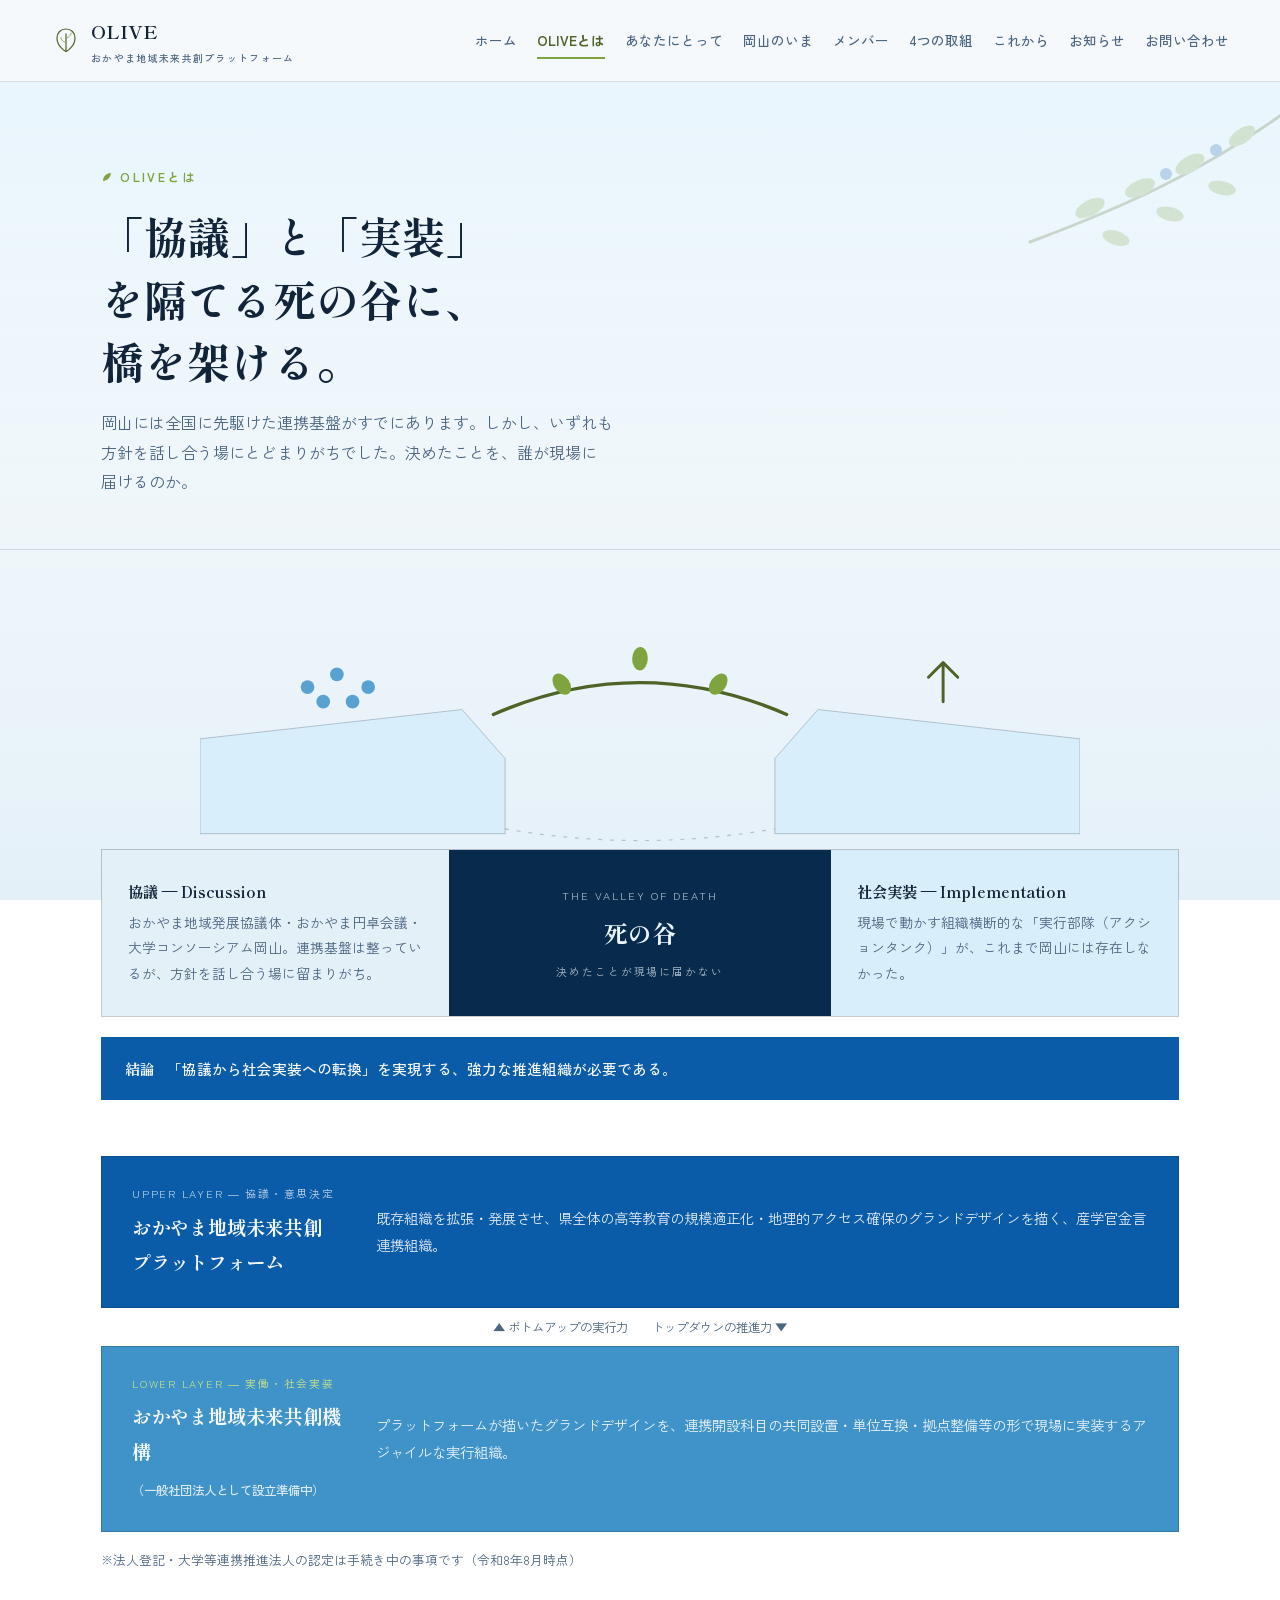
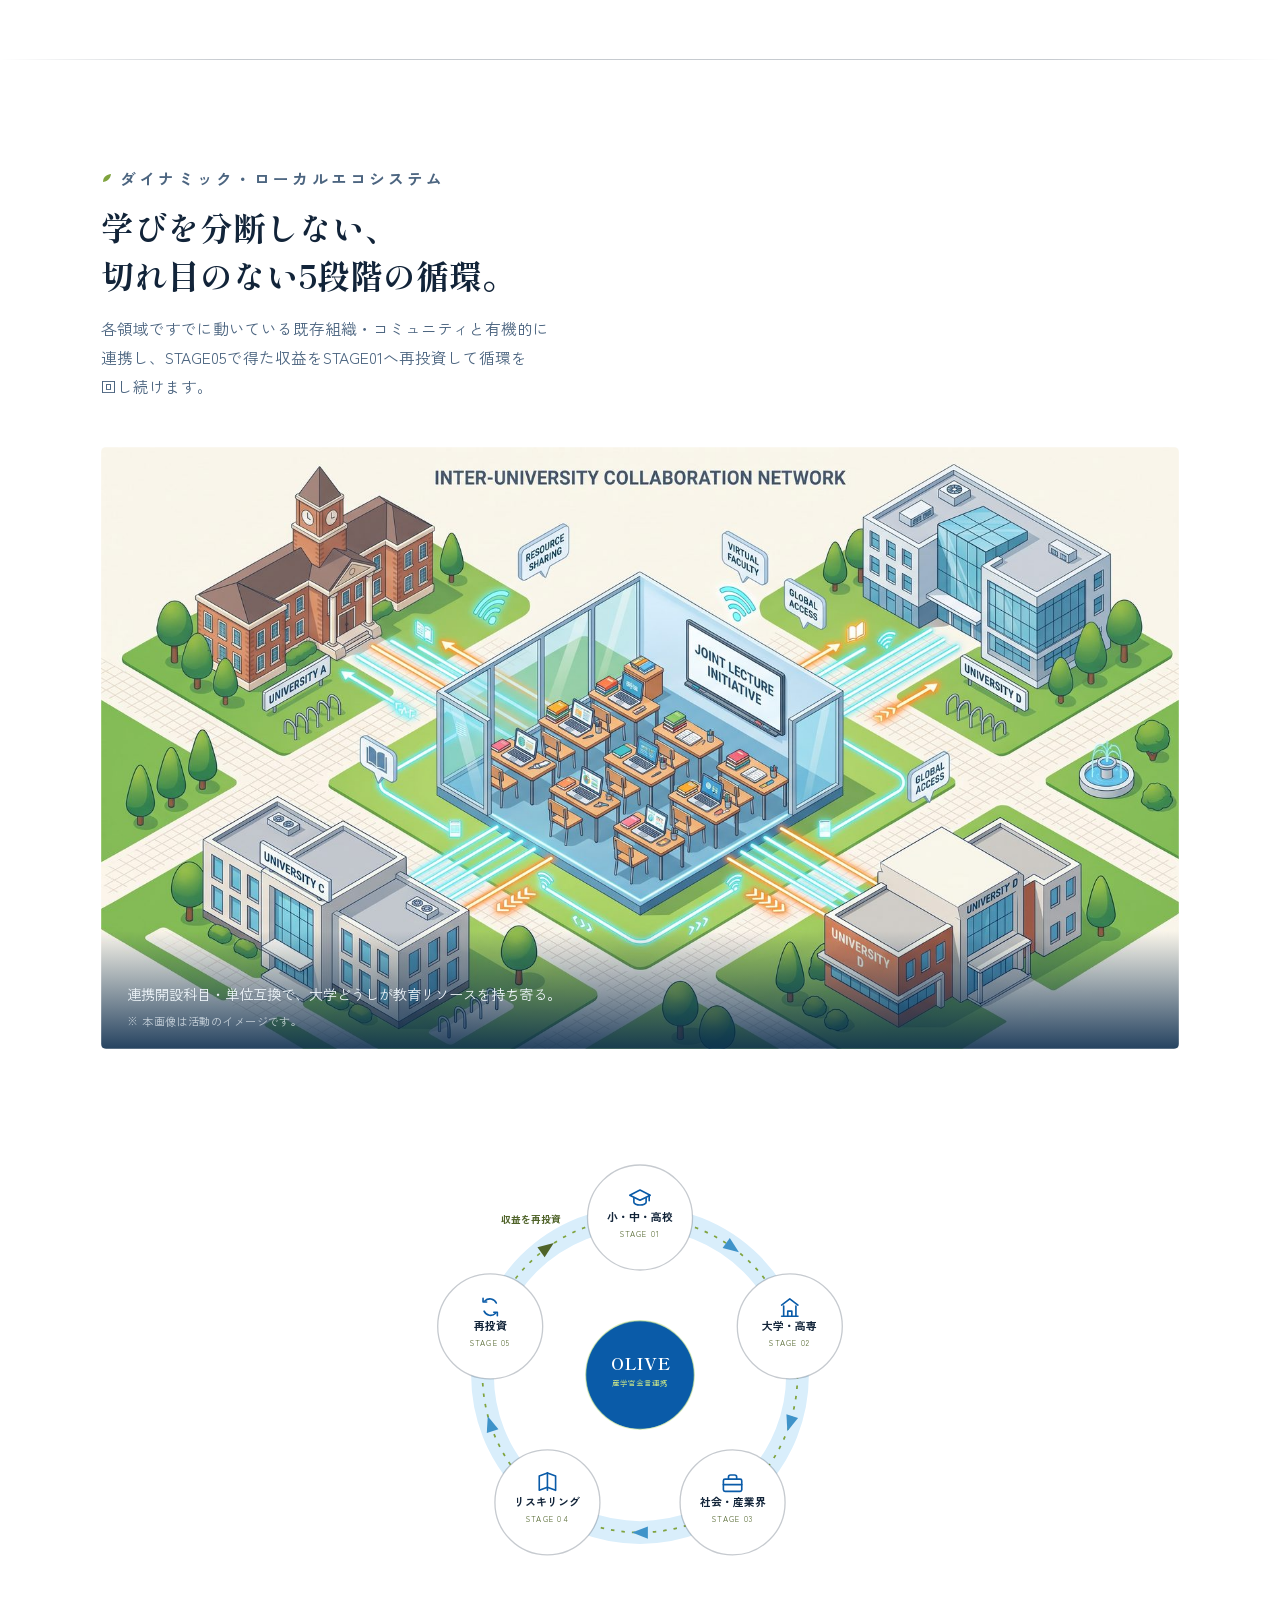
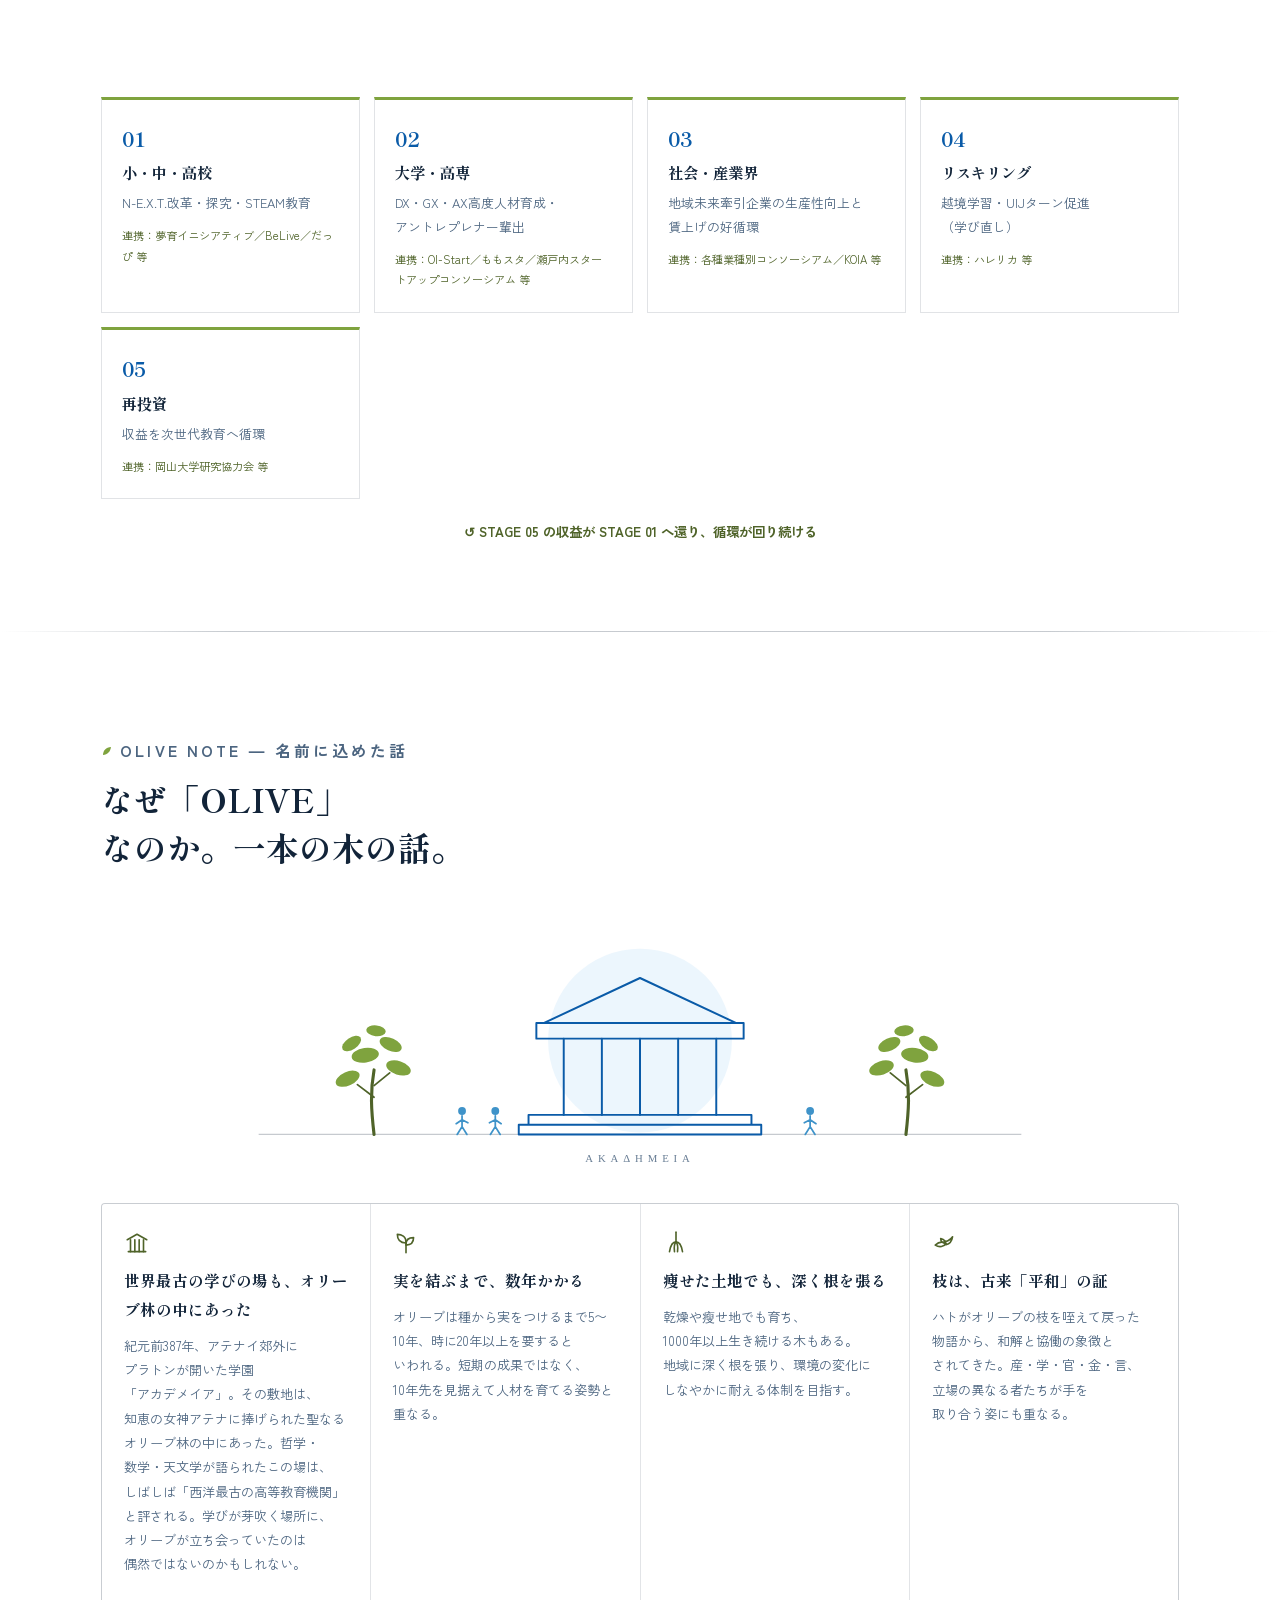
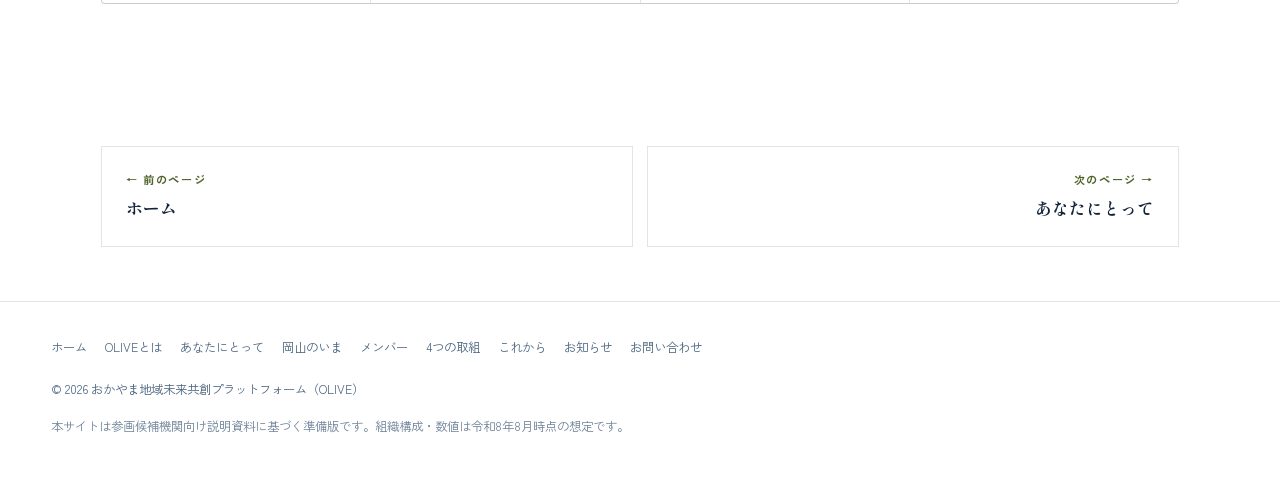
==== commit 0c19c5ae: "Add files via upload" ====
--- a/about.html
+++ b/about.html
@@ -1,5 +1,5 @@
 <!DOCTYPE html>
-<html lang="ja">
+<html lang="ja" class="no-js">
 <head>
 <meta charset="UTF-8">
 <meta name="viewport" content="width=device-width, initial-scale=1">
@@ -8,6 +8,7 @@
 <link rel="preconnect" href="https://fonts.googleapis.com">
 <link rel="preconnect" href="https://fonts.gstatic.com" crossorigin>
 <link href="https://fonts.googleapis.com/css2?family=Shippori+Mincho:wght@500;600;700;800&family=Zen+Kaku+Gothic+New:wght@400;500;700;900&display=swap" rel="stylesheet">
+<script>document.documentElement.classList.remove("no-js");</script>
 <link rel="icon" href="data:image/svg+xml,%3Csvg xmlns='http://www.w3.org/2000/svg' viewBox='0 0 40 40'%3E%3Cpath d='M20 34C20 34 8 28 8 16C8 9 13 4 20 4C27 4 32 9 32 16C32 28 20 34 20 34Z' fill='none' stroke='%234f6329' stroke-width='2.6'/%3E%3Cpath d='M20 34V10' stroke='%234f6329' stroke-width='2.6'/%3E%3C/svg%3E">
 <meta name="theme-color" content="#0a5ba8">
 <meta property="og:type" content="website">
@@ -134,14 +135,75 @@
         <p>各領域ですでに動いている既存組織・コミュニティと有機的に連携し、STAGE05で得た収益をSTAGE01へ再投資して循環を回し続けます。</p>
       </div>
 <figure class="photo-band reveal wipe"><img src="univ-network.jpg" alt="複数の大学が連携開設科目を共同運営するネットワークのイラスト" loading="lazy"><figcaption>連携開設科目・単位互換で、大学どうしが教育リソースを持ち寄る。<span class="cap-note">※ 本画像は活動のイメージです。</span></figcaption></figure>
-      <div class="flow-stages stagger">
-        <div class="flow-stage"><div class="fi"><svg class="ico"><use href="#i-cap"/></svg></div><div class="n">01</div><h4>小・中・高校</h4><p>N-E.X.T.改革・探究・STEAM教育</p><div class="link">連携：夢育イニシアティブ／BeLive／だっぴ 等</div></div>
-        <div class="flow-stage"><div class="fi"><svg class="ico"><use href="#i-university"/></svg></div><div class="n">02</div><h4>大学・高専</h4><p>DX・GX・AX高度人材育成・アントレプレナー輩出</p><div class="link">連携：OI-Start／ももスタ／瀬戸内スタートアップコンソーシアム 等</div></div>
-        <div class="flow-stage"><div class="fi"><svg class="ico"><use href="#i-briefcase"/></svg></div><div class="n">03</div><h4>社会・産業界</h4><p>地域未来牽引企業の生産性向上と賃上げの好循環</p><div class="link">連携：各種業種別コンソーシアム／KOIA 等</div></div>
-        <div class="flow-stage"><div class="fi"><svg class="ico"><use href="#i-book"/></svg></div><div class="n">04</div><h4>リスキリング</h4><p>越境学習・UIJターン促進（学び直し）</p><div class="link">連携：ハレリカ 等</div></div>
-        <div class="flow-stage"><div class="fi"><svg class="ico"><use href="#i-cycle"/></svg></div><div class="n">05</div><h4>再投資</h4><p>収益を次世代教育へ循環</p><div class="link">連携：岡山大学研究協力会 等</div></div>
-      </div>
-      <div class="flow-loop reveal">↺ STAGE 05 の収益を STAGE 01 へ ― OLIVEが5段階を横断して支える</div>
+      <div class="eco-ring reveal draw" role="img" aria-label="小中高・大学高専・社会産業界・リスキリング・再投資の5段階が円環をなす図">
+  <svg viewBox="0 0 640 640">
+    <circle cx="320" cy="320" r="180" fill="none" stroke="var(--sea-pale)" stroke-width="26"/>
+    <circle class="hub-link" cx="320" cy="320" r="180" fill="none" stroke="var(--olive)" stroke-width="2" stroke-dasharray="4 8"/>
+    <path d="M-9,-7 L9,0 L-9,7 Z" fill="var(--navy-soft)" transform="translate(425.8,174.4) rotate(36)"/>
+    <path d="M-9,-7 L9,0 L-9,7 Z" fill="var(--navy-soft)" transform="translate(491.2,375.6) rotate(108)"/>
+    <path d="M-9,-7 L9,0 L-9,7 Z" fill="var(--navy-soft)" transform="translate(320.0,500.0) rotate(180)"/>
+    <path d="M-9,-7 L9,0 L-9,7 Z" fill="var(--navy-soft)" transform="translate(148.8,375.6) rotate(252)"/>
+    <path d="M-9,-7 L9,0 L-9,7 Z" fill="var(--olive-deep)" transform="translate(214.2,174.4) rotate(324)"/>
+    <g class="eco-node" id="eco-n1">
+      <circle cx="320" cy="140" r="60" fill="var(--card)" stroke="var(--line-strong)" stroke-width="1.5"/>
+      <use href="#i-cap" x="306.0" y="104.0" width="28" height="28" class="hub-ico"/>
+      <text x="320" y="144.0" text-anchor="middle" font-family="var(--sans)" font-size="12.5" font-weight="700" fill="var(--ink)">小・中・高校</text>
+      <text x="320" y="162.0" text-anchor="middle" font-family="var(--sans)" font-size="9" letter-spacing="1.4" fill="var(--olive-deep)">STAGE 01</text>
+    </g>
+    <g class="eco-node" id="eco-n2">
+      <circle cx="491.2" cy="264.4" r="60" fill="var(--card)" stroke="var(--line-strong)" stroke-width="1.5"/>
+      <use href="#i-university" x="477.2" y="228.4" width="28" height="28" class="hub-ico"/>
+      <text x="491.2" y="268.4" text-anchor="middle" font-family="var(--sans)" font-size="12.5" font-weight="700" fill="var(--ink)">大学・高専</text>
+      <text x="491.2" y="286.4" text-anchor="middle" font-family="var(--sans)" font-size="9" letter-spacing="1.4" fill="var(--olive-deep)">STAGE 02</text>
+    </g>
+    <g class="eco-node" id="eco-n3">
+      <circle cx="425.8" cy="465.6" r="60" fill="var(--card)" stroke="var(--line-strong)" stroke-width="1.5"/>
+      <use href="#i-briefcase" x="411.8" y="429.6" width="28" height="28" class="hub-ico"/>
+      <text x="425.8" y="469.6" text-anchor="middle" font-family="var(--sans)" font-size="12.5" font-weight="700" fill="var(--ink)">社会・産業界</text>
+      <text x="425.8" y="487.6" text-anchor="middle" font-family="var(--sans)" font-size="9" letter-spacing="1.4" fill="var(--olive-deep)">STAGE 03</text>
+    </g>
+    <g class="eco-node" id="eco-n4">
+      <circle cx="214.2" cy="465.6" r="60" fill="var(--card)" stroke="var(--line-strong)" stroke-width="1.5"/>
+      <use href="#i-book" x="200.2" y="429.6" width="28" height="28" class="hub-ico"/>
+      <text x="214.2" y="469.6" text-anchor="middle" font-family="var(--sans)" font-size="12.5" font-weight="700" fill="var(--ink)">リスキリング</text>
+      <text x="214.2" y="487.6" text-anchor="middle" font-family="var(--sans)" font-size="9" letter-spacing="1.4" fill="var(--olive-deep)">STAGE 04</text>
+    </g>
+    <g class="eco-node" id="eco-n5">
+      <circle cx="148.8" cy="264.4" r="60" fill="var(--card)" stroke="var(--line-strong)" stroke-width="1.5"/>
+      <use href="#i-cycle" x="134.8" y="228.4" width="28" height="28" class="hub-ico"/>
+      <text x="148.8" y="268.4" text-anchor="middle" font-family="var(--sans)" font-size="12.5" font-weight="700" fill="var(--ink)">再投資</text>
+      <text x="148.8" y="286.4" text-anchor="middle" font-family="var(--sans)" font-size="9" letter-spacing="1.4" fill="var(--olive-deep)">STAGE 05</text>
+    </g>
+    <circle cx="320" cy="320" r="62" fill="var(--navy)"/>
+    <circle cx="320" cy="320" r="62" fill="none" stroke="var(--olive-light)" stroke-width="1.5" opacity="0.55"/>
+    <text x="320" y="314" text-anchor="middle" font-family="var(--serif)" font-weight="700" font-size="19" fill="#fff">OLIVE</text>
+    <text x="320" y="333" text-anchor="middle" font-family="var(--sans)" font-size="8.5" letter-spacing="1.2" fill="var(--olive-light)">産学官金言連携</text>
+    <text x="195" y="146" text-anchor="middle" font-family="var(--sans)" font-size="11" font-weight="700" fill="var(--olive-deep)">収益を再投資</text>
+  </svg>
+</div>
+      <div class="eco-grid stagger">
+        <div class="eco-card" data-stage="1" tabindex="0">
+          <div class="n">01</div><h4>小・中・高校</h4><p>N-E.X.T.改革・探究・STEAM教育</p>
+          <div class="link">連携：夢育イニシアティブ／BeLive／だっぴ 等</div>
+        </div>
+        <div class="eco-card" data-stage="2" tabindex="0">
+          <div class="n">02</div><h4>大学・高専</h4><p>DX・GX・AX高度人材育成・アントレプレナー輩出</p>
+          <div class="link">連携：OI-Start／ももスタ／瀬戸内スタートアップコンソーシアム 等</div>
+        </div>
+        <div class="eco-card" data-stage="3" tabindex="0">
+          <div class="n">03</div><h4>社会・産業界</h4><p>地域未来牽引企業の生産性向上と賃上げの好循環</p>
+          <div class="link">連携：各種業種別コンソーシアム／KOIA 等</div>
+        </div>
+        <div class="eco-card" data-stage="4" tabindex="0">
+          <div class="n">04</div><h4>リスキリング</h4><p>越境学習・UIJターン促進（学び直し）</p>
+          <div class="link">連携：ハレリカ 等</div>
+        </div>
+        <div class="eco-card" data-stage="5" tabindex="0">
+          <div class="n">05</div><h4>再投資</h4><p>収益を次世代教育へ循環</p>
+          <div class="link">連携：岡山大学研究協力会 等</div>
+        </div>
+      </div>
+      <div class="eco-loop reveal">↺ STAGE 05 の収益が STAGE 01 へ還り、循環が回り続ける</div>
     </div>
   </section>
 
@@ -197,7 +259,7 @@
 <footer>
   <span>© 2026 おかやま地域未来共創プラットフォーム（OLIVE）</span>
   <span class="fnav"><a href="index.html">ホーム</a> <a href="about.html">OLIVEとは</a> <a href="stakeholders.html">あなたにとって</a> <a href="issue.html">岡山のいま</a> <a href="members.html">メンバー</a> <a href="initiatives.html">4つの取組</a> <a href="roadmap.html">これから</a> <a href="news.html">お知らせ</a> <a href="contact.html">お問い合わせ</a></span>
-  <span>本サイトは参画候補機関向け説明資料に基づく準備版です。組織構成・数値は令和8年8月時点の想定です。</span>
+  <span class="f-note">本サイトは参画候補機関向け説明資料に基づく準備版です。組織構成・数値は令和8年8月時点の想定です。</span>
 </footer>
 <button class="back-to-top" id="backToTop" aria-label="ページ上部へ戻る">↑</button>
 <script src="site.js"></script>
--- a/style.css
+++ b/style.css
@@ -50,7 +50,7 @@
 a{ color:inherit; }
 img,svg{ display:block; max-width:100%; }
 p{ margin:0; }
-h1,h2,h3,h4{ font-family:var(--serif); font-weight:700; line-height:1.45; margin:0; text-wrap:balance; }
+h1,h2,h3,h4{ font-family:var(--serif); font-weight:700; line-height:1.45; margin:0; text-wrap:balance; word-break:auto-phrase; line-break:strict; }
 .wrap{ max-width:1180px; margin:0 auto; padding:0 clamp(20px,4vw,56px); }
 
 .eyebrow{
@@ -136,7 +136,7 @@
 .back-to-top.show{ opacity:1; transform:none; pointer-events:auto; }
 .back-to-top:hover{ background:var(--olive-deep); }
 
-.hero{ position:relative; padding:clamp(56px,8.5vw,100px) 0 clamp(50px,7vw,82px); overflow:hidden; border-bottom:1px solid var(--line); }
+.hero{ position:relative; padding:clamp(56px,8.5vw,100px) 0 clamp(64px,8vw,96px); overflow:hidden; border-bottom:1px solid var(--line); }
 .hero-glow{ position:absolute; inset:0; pointer-events:none; z-index:0; background:radial-gradient(560px circle at var(--mx,60%) var(--my,20%), rgba(127,163,62,.16), transparent 62%); transition:background .15s ease; }
 .hero-grid{ display:grid; grid-template-columns:1.12fr .88fr; gap:clamp(30px,5vw,64px); align-items:center; position:relative; z-index:1; }
 @media (max-width:900px){ .hero-grid{ grid-template-columns:1fr; } }
@@ -146,7 +146,8 @@
 .hero-formal{ margin-top:24px; font-size:.81rem; color:var(--ink-soft); border-left:2px solid var(--olive); padding-left:14px; line-height:1.9; }
 .hero-cta{ display:flex; gap:13px; margin-top:30px; flex-wrap:wrap; }
 .hero-tilt{ perspective:1000px; transition:transform .3s ease-out; will-change:transform; }
-.hero-art{ position:relative; aspect-ratio:1/1; }
+.hero-art{ position:relative; aspect-ratio:1/1; max-width:520px; margin:0 auto; }
+.hero-art svg{ overflow:visible; }
 
 .page-head-band{ position:relative; overflow:hidden; padding:clamp(46px,6.5vw,80px) 0 clamp(34px,4.5vw,52px); border-bottom:1px solid var(--line); background:linear-gradient(180deg, color-mix(in srgb,var(--sea-pale) 55%,transparent), transparent); }
 .page-head-band .ph-inner{ max-width:66ch; position:relative; z-index:1; }
@@ -453,6 +454,7 @@
 
 /* ===== clip-path wipe reveal (photos) ===== */
 .wipe{ clip-path:inset(0 100% 0 0); transition:clip-path 1.05s cubic-bezier(.5,.05,.2,1); }
+.reveal.wipe{ transition:opacity .7s cubic-bezier(.2,.7,.3,1), transform .7s cubic-bezier(.2,.7,.3,1), clip-path 1.05s cubic-bezier(.5,.05,.2,1); }
 .wipe.in{ clip-path:inset(0 0 0 0); }
 @media (prefers-reduced-motion: reduce){ .wipe{ clip-path:none !important; transition:none; } }
 
@@ -476,3 +478,70 @@
 /* ===== nav underline sweep for brand ===== */
 .brand-text{ background-image:linear-gradient(var(--olive), var(--olive)); background-repeat:no-repeat; background-size:0% 2px; background-position:0 100%; transition:background-size .35s ease; }
 .brand:hover .brand-text{ background-size:100% 2px; }
+
+/* ===== no-JS safety: never hide content ===== */
+.no-js .reveal, .no-js .stagger > *, .no-js .draw [pathLength], .no-js .fade-late, .no-js .page-enter > *{ opacity:1 !important; transform:none !important; }
+.no-js .wipe{ clip-path:none !important; }
+.no-js .draw [pathLength]{ stroke-dashoffset:0 !important; }
+
+/* ===== hero scroll cue ===== */
+.scroll-cue{ position:absolute; left:50%; bottom:20px; transform:translateX(-50%); z-index:2; display:flex; flex-direction:column; align-items:center; gap:8px; color:var(--ink-soft); font-size:.64rem; letter-spacing:.24em; text-transform:uppercase; }
+.scroll-cue i{ display:block; width:1px; height:38px; background:linear-gradient(var(--olive), transparent); position:relative; overflow:hidden; }
+.scroll-cue i::after{ content:""; position:absolute; inset:0; background:var(--olive-deep); animation:cueRun 2.1s ease-in-out infinite; }
+@keyframes cueRun{ 0%{ transform:translateY(-100%);} 60%,100%{ transform:translateY(100%);} }
+@media (prefers-reduced-motion: reduce){ .scroll-cue i::after{ animation:none; } }
+@media (max-width:900px){ .scroll-cue{ display:none; } }
+
+/* ===== gradient accent on hero emphasis ===== */
+.hero h1 em{ background:linear-gradient(96deg, var(--olive-deep) 0%, var(--olive) 55%, var(--navy) 100%); -webkit-background-clip:text; background-clip:text; color:transparent; }
+
+/* ===== section divider as gradient hairline ===== */
+section{ border-bottom:none; position:relative; }
+section:not(:last-of-type)::after{ content:""; position:absolute; left:0; right:0; bottom:0; height:1px; background:linear-gradient(90deg, transparent, var(--line-strong) 18%, var(--line-strong) 82%, transparent); }
+
+/* ===== gate card leaf corner ===== */
+.gate{ position:relative; }
+.gate::after{
+  content:""; position:absolute; right:14px; top:14px; width:18px; height:18px; opacity:.16;
+  background:var(--olive);
+  -webkit-mask:url("data:image/svg+xml,%3Csvg xmlns='http://www.w3.org/2000/svg' viewBox='0 0 24 24'%3E%3Cpath d='M4 20C4 11 10 5 20 4C19 13 13 19 4 20Z'/%3E%3C/svg%3E") center/contain no-repeat;
+  mask:url("data:image/svg+xml,%3Csvg xmlns='http://www.w3.org/2000/svg' viewBox='0 0 24 24'%3E%3Cpath d='M4 20C4 11 10 5 20 4C19 13 13 19 4 20Z'/%3E%3C/svg%3E") center/contain no-repeat;
+  transition:transform .4s cubic-bezier(.2,.8,.2,1), opacity .4s ease;
+}
+.gate:hover::after{ transform:rotate(-16deg) scale(1.25); opacity:.4; }
+
+/* ===== news item arrow ===== */
+.news-item{ position:relative; }
+.news-item .news-title::after{ content:"→"; margin-left:10px; opacity:0; color:var(--olive-deep); transition:opacity .28s ease, margin-left .28s ease; }
+.news-item:hover .news-title::after{ opacity:1; margin-left:16px; }
+
+/* ===== footer layout ===== */
+footer{ display:grid; grid-template-columns:1fr; gap:14px; align-items:start; border-top:1px solid var(--line); padding:34px clamp(20px,4vw,56px) 40px; }
+footer .fnav{ display:flex; gap:18px; flex-wrap:wrap; order:-1; padding-bottom:4px; }
+footer .fnav a{ color:var(--ink-soft); }
+footer .fnav a:hover{ color:var(--olive-deep); }
+footer .f-note{ opacity:.8; }
+
+.in-fast{ transition:none !important; }
+.in-fast > *{ animation-duration:.001ms !important; animation-delay:0ms !important; }
+
+/* ===== circular ecosystem ===== */
+.eco-ring{ max-width:560px; margin:0 auto clamp(26px,4vw,42px); }
+.eco-ring svg{ display:block; width:100%; height:auto; overflow:visible; }
+.eco-node{ transform-box:fill-box; transform-origin:center; transition:transform .35s cubic-bezier(.2,.8,.2,1); cursor:default; }
+.eco-node circle{ transition:stroke .3s ease, fill .3s ease; }
+.eco-node:hover, .eco-node.hot{ transform:scale(1.08); }
+.eco-node:hover circle, .eco-node.hot circle{ stroke:var(--olive); fill:var(--olive-pale); }
+@media (prefers-reduced-motion: reduce){ .eco-node{ transition:none; } }
+
+.eco-grid{ display:grid; grid-template-columns:repeat(auto-fit, minmax(230px,1fr)); gap:14px; }
+.eco-card{ background:var(--card); border:1px solid var(--line); border-top:3px solid var(--olive); padding:22px 20px; transition:transform .3s cubic-bezier(.2,.8,.2,1), box-shadow .3s ease; }
+.eco-card:hover{ transform:translateY(-5px); box-shadow:var(--shadow); }
+.eco-card .n{ font-family:var(--serif); font-weight:800; color:var(--navy); font-size:1.2rem; }
+.eco-card h4{ font-size:.96rem; margin-top:4px; }
+.eco-card p{ font-size:.8rem; color:var(--ink-soft); margin-top:8px; }
+.eco-card .link{ font-size:.7rem; color:var(--olive-deep); margin-top:10px; }
+.eco-loop{ text-align:center; margin-top:20px; font-size:.84rem; color:var(--olive-deep); font-weight:700; }
+
+/* 日本語の折り返しを文節単位に */
+.hero-lede, .ph-lede, .section-head p, .step3 p, .gate p, .panel-card .say, .benefit p, .trivia-card .tx, .eco-card p, .init p, .ask p{ word-break:auto-phrase; line-break:strict; }
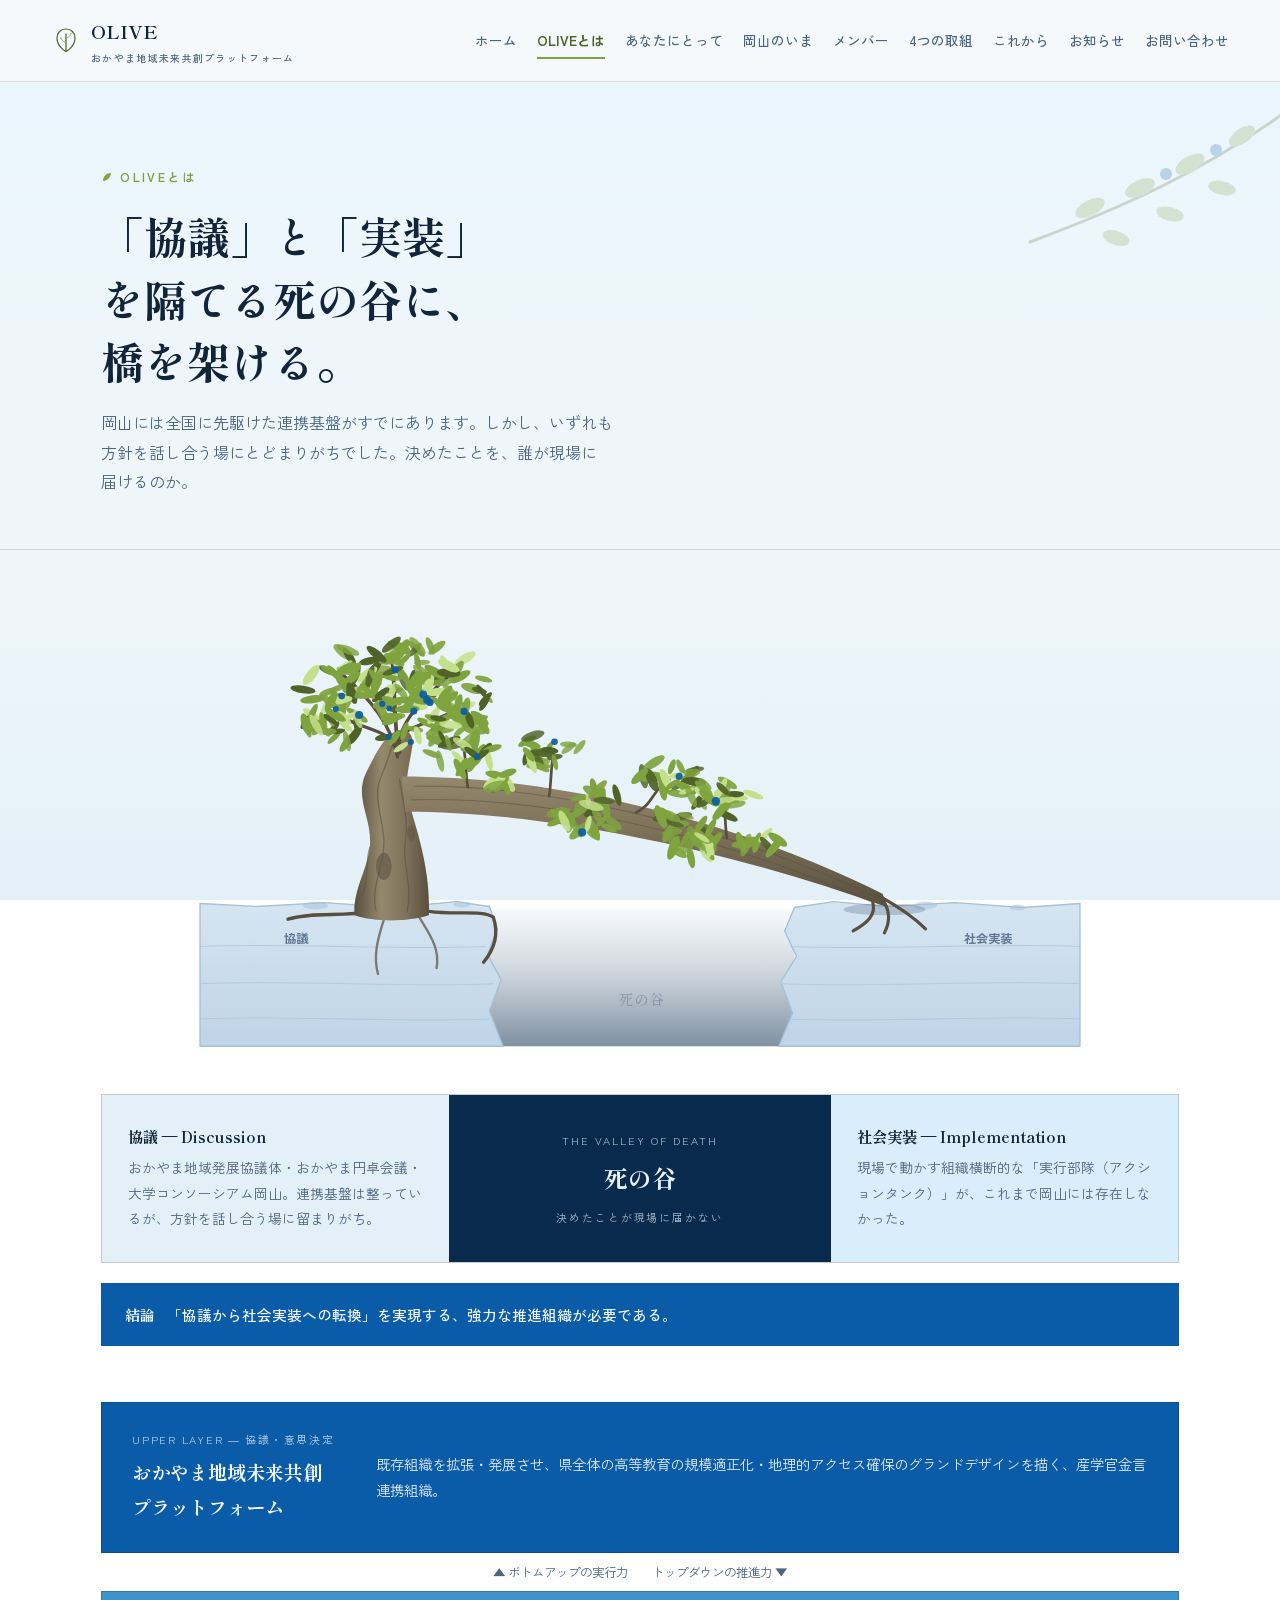
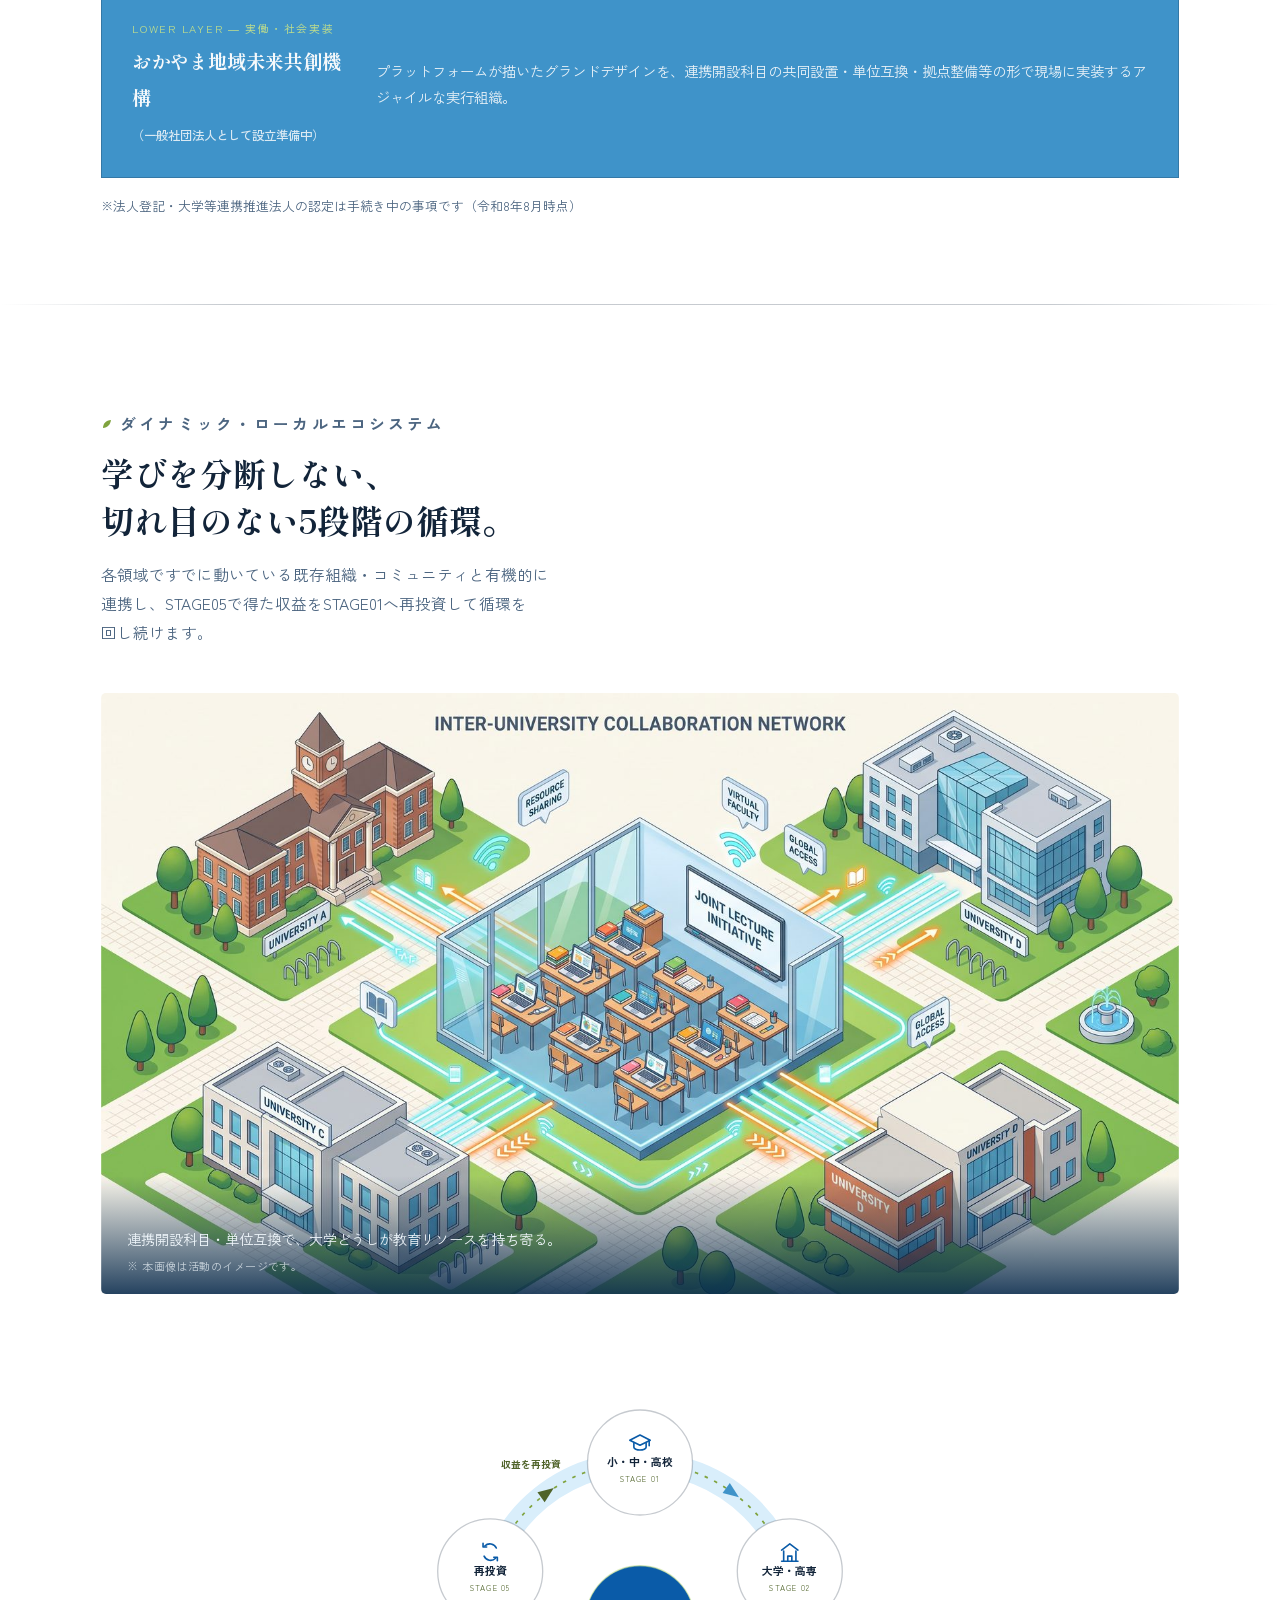
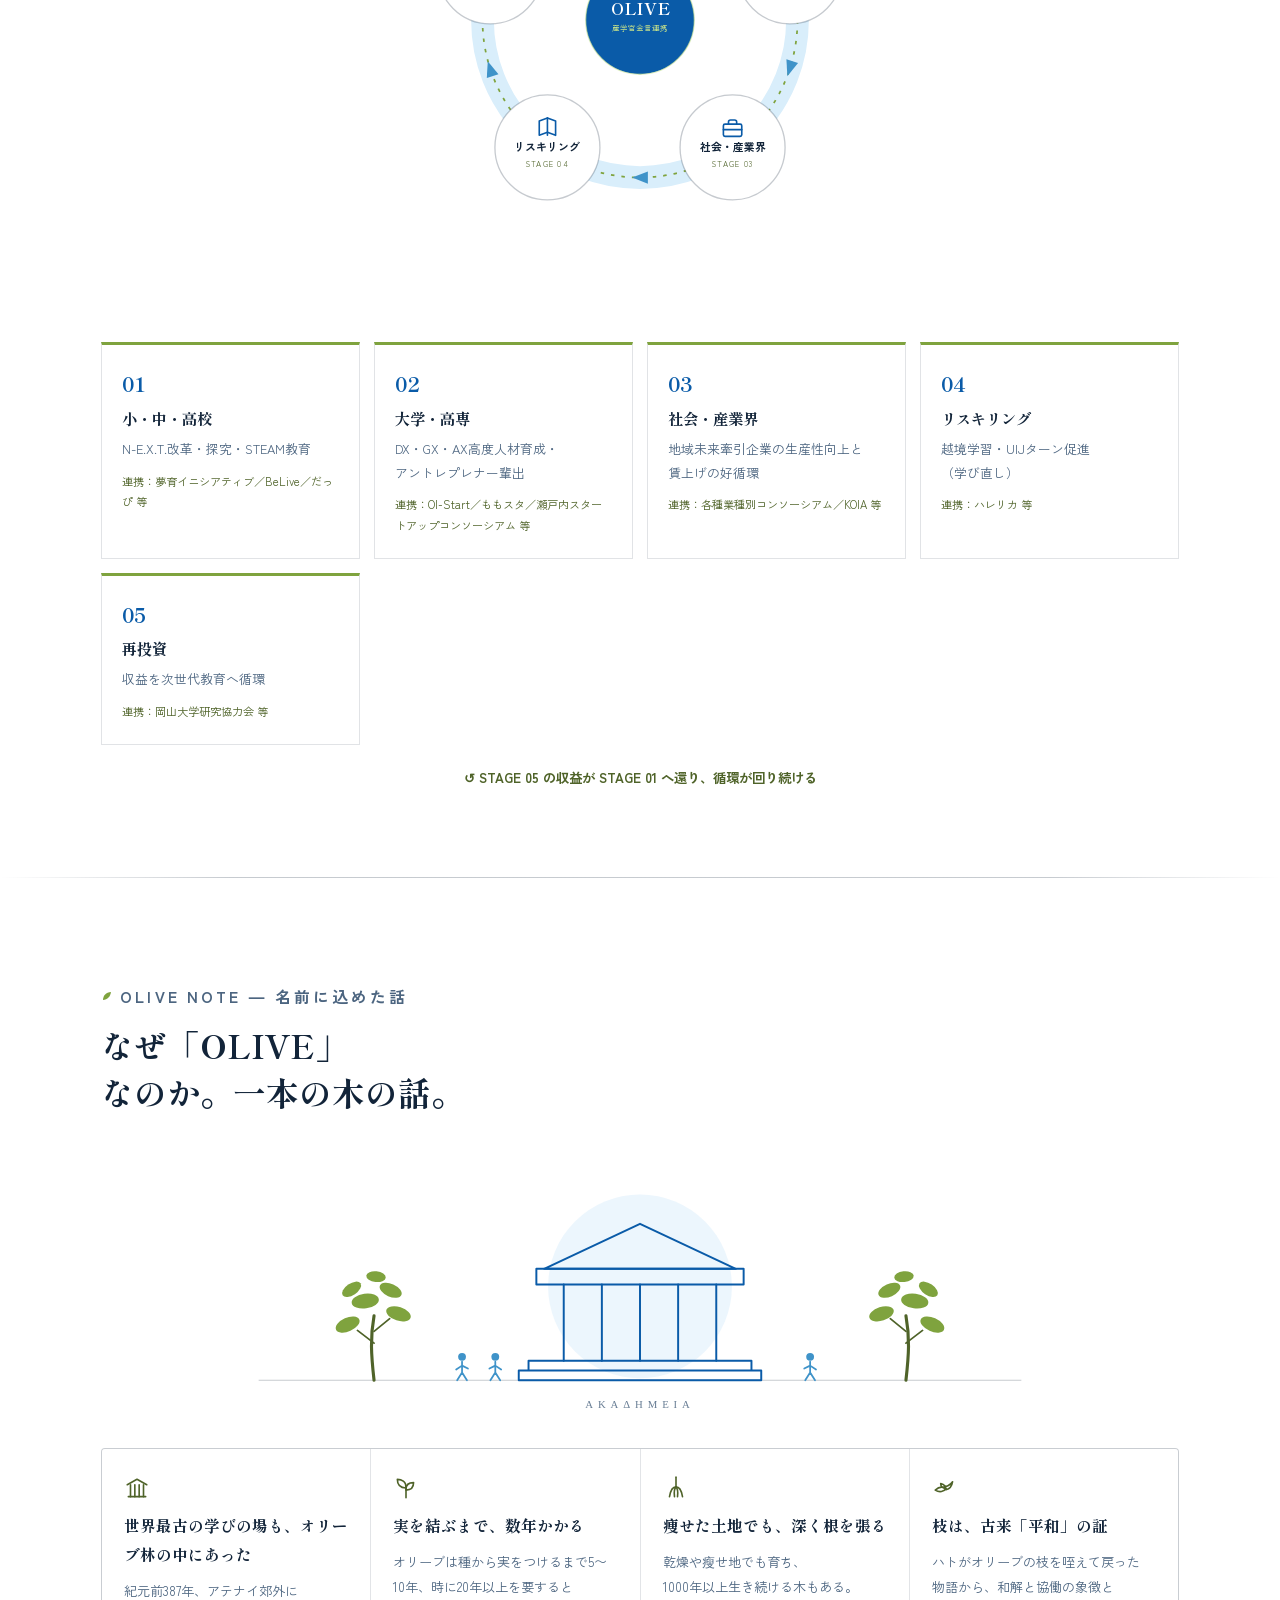
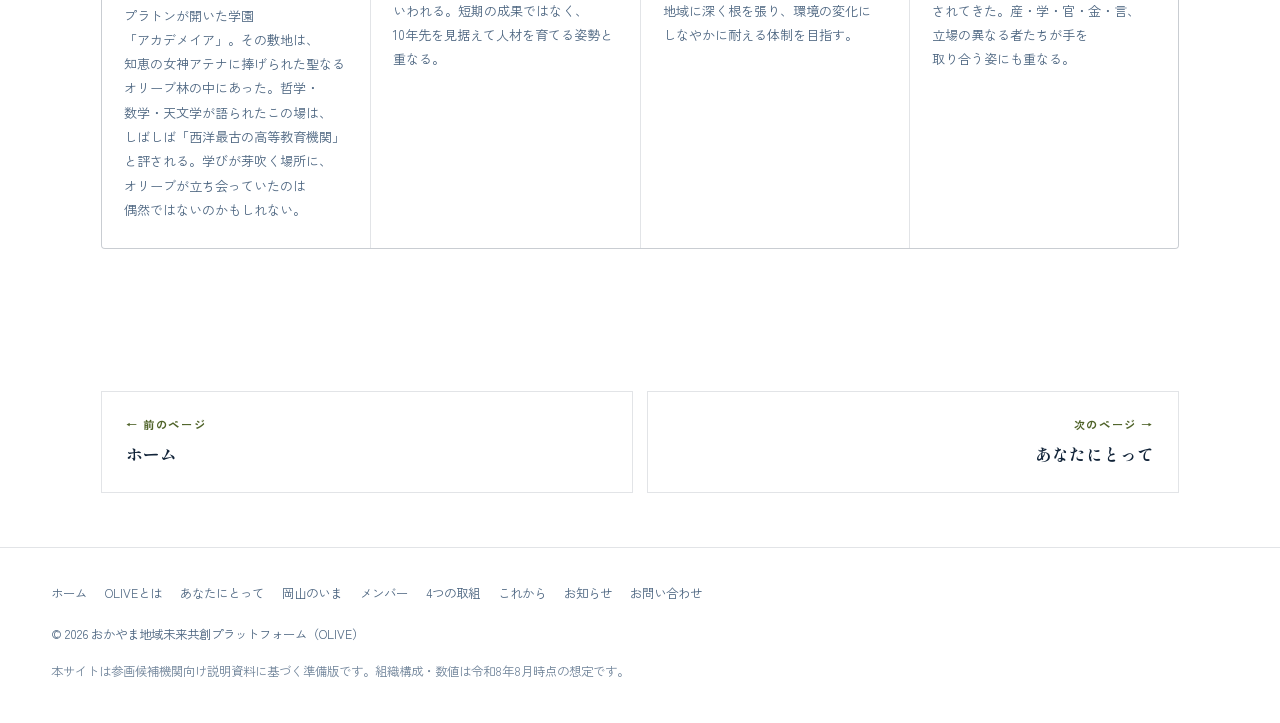
==== commit 5334cbd6: "Add files via upload" ====
--- a/about.html
+++ b/about.html
@@ -95,15 +95,468 @@
 
   <section id="valley">
     <div class="wrap">
-      <div class="section-art art-wide reveal draw" aria-hidden="true" style="margin-bottom:-4px;">
-<svg viewBox="0 0 900 220">
-  <path d="M0 205 L0 108 L268 78 L312 128 L312 205 Z" fill="var(--sea-pale)" stroke="var(--line-strong)" stroke-width="1"/>
-  <path d="M900 205 L900 108 L632 78 L588 128 L588 205 Z" fill="var(--sea-pale)" stroke="var(--line-strong)" stroke-width="1"/>
-  <path class="hub-link" d="M312 200 Q450 224 588 200" fill="none" stroke="var(--line-strong)" stroke-width="1.2"/>
-  <g fill="var(--navy-soft)" opacity="0.85"><circle cx="110" cy="55" r="7"/><circle cx="140" cy="42" r="7"/><circle cx="172" cy="55" r="7"/><circle cx="126" cy="70" r="7"/><circle cx="156" cy="70" r="7"/></g>
-  <path d="M760 70 L760 30 M745 45 L760 30 L775 45" stroke="var(--olive-deep)" stroke-width="3" fill="none" stroke-linecap="round" stroke-linejoin="round"/>
-  <path pathLength="1" d="M300 83 Q450 18 600 83" stroke="var(--olive-deep)" stroke-width="3.4" fill="none" stroke-linecap="round"/>
-  <g fill="var(--olive)" class="fade-late"><ellipse cx="370" cy="52" rx="8" ry="12" transform="rotate(-35 370 52)"/><ellipse cx="450" cy="26" rx="8" ry="12" transform="rotate(2 450 26)"/><ellipse cx="530" cy="52" rx="8" ry="12" transform="rotate(35 530 52)"/></g>
+      <div class="section-art art-wide reveal draw bridge-art" role="img" aria-label="谷を挟んだ二つの崖に、オリーブの木の枝が橋を架けているイラスト">
+<svg viewBox="0 0 900 424">
+  <defs>
+    <linearGradient id="chasmDepth" x1="0" y1="0" x2="0" y2="1">
+      <stop offset="0%" stop-color="var(--rock-2)" stop-opacity=".16"/>
+      <stop offset="58%" stop-color="var(--sea-deep)" stop-opacity=".26"/>
+      <stop offset="100%" stop-color="var(--sea-deep)" stop-opacity=".52"/>
+    </linearGradient>
+    <linearGradient id="cliffFace" x1="0" y1="0" x2="0" y2="1">
+      <stop offset="0%" stop-color="var(--rock)"/><stop offset="100%" stop-color="var(--rock-2)"/>
+    </linearGradient>
+    <linearGradient id="barkV" x1="0" y1="0" x2="1" y2="0">
+      <stop offset="0%" stop-color="var(--bark-2)"/><stop offset="36%" stop-color="var(--bark-3)"/>
+      <stop offset="70%" stop-color="var(--bark)"/><stop offset="100%" stop-color="var(--bark-2)"/>
+    </linearGradient>
+    <linearGradient id="barkH" x1="0" y1="0" x2="0" y2="1">
+      <stop offset="0%" stop-color="var(--bark-3)"/><stop offset="42%" stop-color="var(--bark)"/>
+      <stop offset="100%" stop-color="var(--bark-2)"/>
+    </linearGradient>
+  </defs>
+
+  <rect x="296" y="284" width="312" height="140" fill="url(#chasmDepth)"/>
+
+  <g fill="url(#cliffFace)" stroke="var(--rock-line)" stroke-width="1.4" stroke-linejoin="round">
+    <path d="M0,278 L58,281 L128,277 L198,282 L262,276 L296,281 L304,304 L294,330 L308,356 L296,388 L310,424 L0,424 Z"/>
+    <path d="M900,278 L842,282 L772,277 L702,281 L648,276 L608,282 L598,306 L610,332 L594,358 L606,390 L592,424 L900,424 Z"/>
+  </g>
+  <g stroke="var(--rock-line)" stroke-width="1.1" fill="none" opacity=".62">
+    <path d="M0,322 C90,318 200,326 292,322 M0,360 C100,356 210,364 300,360 M0,396 C90,392 200,400 296,396"/>
+    <path d="M900,322 C810,318 700,326 604,322 M900,360 C800,356 690,364 596,360 M900,396 C810,392 700,400 600,396"/>
+  </g>
+  <g fill="var(--rock-line)" opacity=".5">
+    <ellipse cx="118" cy="280" rx="13" ry="4"/><ellipse cx="268" cy="279" rx="9" ry="3"/>
+    <ellipse cx="742" cy="280" rx="12" ry="4"/><ellipse cx="836" cy="282" rx="8" ry="3"/>
+  </g>
+  <ellipse cx="700" cy="284" rx="42" ry="6" fill="var(--sea-deep)" opacity=".2"/>
+
+  <g stroke="var(--bark-2)" fill="none" stroke-linecap="round">
+    <path d="M174,286 C146,292 116,286 90,294" stroke-width="3.4"/>
+    <path d="M234,286 C264,290 288,284 300,292 C306,310 300,326 290,338" stroke-width="3.4"/>
+    <path d="M190,288 C184,308 176,328 182,350" stroke-width="2.4" opacity=".7"/>
+    <path d="M222,288 C232,306 246,322 242,344" stroke-width="2.4" opacity=".7"/>
+  </g>
+
+  <path d="M158,290 C156,262 174,240 174,214 C174,188 158,168 170,144
+           C180,124 186,112 196,104 C208,96 220,102 217,118
+           C214,138 208,156 214,176 C222,204 236,244 234,290
+           C212,297 178,297 158,290 Z" fill="url(#barkV)"/>
+  <g stroke="var(--bark-2)" stroke-width="1.3" fill="none" opacity=".55">
+    <path d="M180,286 C174,258 190,238 188,212 C186,186 176,168 186,146 C193,130 195,120 199,110"/>
+    <path d="M212,286 C218,258 206,238 210,214 C214,190 206,170 204,150"/>
+    <path d="M166,270 C174,252 168,234 174,220"/>
+  </g>
+  <ellipse cx="188" cy="240" rx="8" ry="14" fill="var(--bark-2)" opacity=".55"/>
+  <ellipse cx="216" cy="206" rx="4" ry="8" fill="var(--bark-2)" opacity=".42"/>
+  <path d="M202,126 C197,96 167,104 132,80" stroke="var(--bark-2)" stroke-width="3.4" fill="none" stroke-linecap="round"/>
+      <path d="M204,122 C199,92 238,98 272,74" stroke="var(--bark-2)" stroke-width="3.4" fill="none" stroke-linecap="round"/>
+      <path d="M203,118 C198,88 200,70 198,46" stroke="var(--bark-2)" stroke-width="3.4" fill="none" stroke-linecap="round"/>
+      <path d="M202,128 C197,98 174,68 146,44" stroke="var(--bark-2)" stroke-width="3.4" fill="none" stroke-linecap="round"/>
+      <path d="M204,124 C199,94 231,66 258,42" stroke="var(--bark-2)" stroke-width="3.4" fill="none" stroke-linecap="round"/>
+      <path d="M203,120 C198,90 199,50 196,26" stroke="var(--bark-2)" stroke-width="3.4" fill="none" stroke-linecap="round"/>
+
+  <g class="bridge-grow">
+    <path d="M206,148 C340,148 520,180 698,268 L704,282 C520,216 340,184 210,184 Z" fill="url(#barkH)"/>
+    <g stroke="var(--bark-2)" stroke-width="1.1" fill="none" opacity=".5">
+      <path d="M218,158 C344,156 522,192 694,272 M216,172 C344,168 520,202 688,277"/>
+    </g>
+    <g stroke="var(--bark-2)" stroke-width="3.2" fill="none" stroke-linecap="round">
+      <path d="M694,270 C712,280 728,290 742,304"/>
+      <path d="M688,276 C692,290 682,298 668,306"/>
+      <path d="M698,274 C706,286 706,296 700,308"/>
+    </g>
+    <path d="M274,159 C272,151 272,131 270,121" stroke="var(--bark-2)" stroke-width="2.8" fill="none" stroke-linecap="round"/>
+      <path d="M357,168 C359,160 359,132 362,122" stroke="var(--bark-2)" stroke-width="2.8" fill="none" stroke-linecap="round"/>
+      <path d="M446,185 C463,177 463,161 480,151" stroke="var(--bark-2)" stroke-width="2.8" fill="none" stroke-linecap="round"/>
+      <path d="M539,211 C537,203 537,179 536,169" stroke="var(--bark-2)" stroke-width="2.8" fill="none" stroke-linecap="round"/>
+      <path d="M396,175 C396,167 396,203 396,193" stroke="var(--bark-2)" stroke-width="2.2" fill="none" stroke-linecap="round"/>
+      <path d="M497,199 C500,191 500,223 504,213" stroke="var(--bark-2)" stroke-width="2.2" fill="none" stroke-linecap="round"/>
+  </g>
+
+  <g class="fade-late">
+      <ellipse cx="266.3" cy="46.0" rx="11.6" ry="4.2" transform="rotate(-29 266.3 46.0)" fill="var(--olive)" opacity="1"/>
+      <ellipse cx="197.5" cy="86.5" rx="9.5" ry="3.3" transform="rotate(9 197.5 86.5)" fill="var(--olive)" opacity=".92"/>
+      <ellipse cx="221.4" cy="17.6" rx="11.1" ry="3.5" transform="rotate(43 221.4 17.6)" fill="var(--olive)" opacity="1"/>
+      <ellipse cx="160.3" cy="95.6" rx="8.7" ry="3.2" transform="rotate(78 160.3 95.6)" fill="var(--olive-deep)" opacity="1"/>
+      <ellipse cx="189.6" cy="63.4" rx="11.3" ry="4.3" transform="rotate(-58 189.6 63.4)" fill="var(--olive-light)" opacity=".82"/>
+      <ellipse cx="183.2" cy="38.8" rx="12.6" ry="4.3" transform="rotate(-6 183.2 38.8)" fill="var(--olive)" opacity=".82"/>
+      <ellipse cx="229.7" cy="63.2" rx="12.5" ry="4.4" transform="rotate(10 229.7 63.2)" fill="var(--olive-deep)" opacity=".92"/>
+      <ellipse cx="241.1" cy="106.9" rx="12.5" ry="4.2" transform="rotate(-57 241.1 106.9)" fill="var(--olive)" opacity=".92"/>
+      <ellipse cx="178.4" cy="38.0" rx="11.8" ry="4.0" transform="rotate(-53 178.4 38.0)" fill="var(--olive-deep)" opacity="1"/>
+      <ellipse cx="144.4" cy="75.2" rx="11.9" ry="4.7" transform="rotate(80 144.4 75.2)" fill="var(--olive)" opacity=".92"/>
+      <ellipse cx="203.5" cy="15.3" rx="12.5" ry="4.5" transform="rotate(22 203.5 15.3)" fill="var(--olive)" opacity="1"/>
+      <ellipse cx="219.8" cy="99.7" rx="8.7" ry="3.0" transform="rotate(11 219.8 99.7)" fill="var(--olive)" opacity=".92"/>
+      <ellipse cx="155.4" cy="62.9" rx="10.8" ry="3.6" transform="rotate(23 155.4 62.9)" fill="var(--olive)" opacity="1"/>
+      <ellipse cx="146.0" cy="87.1" rx="8.5" ry="2.8" transform="rotate(63 146.0 87.1)" fill="var(--olive-deep)" opacity=".82"/>
+      <ellipse cx="200.7" cy="29.7" rx="13.0" ry="5.0" transform="rotate(57 200.7 29.7)" fill="var(--olive-light)" opacity=".82"/>
+      <ellipse cx="220.2" cy="76.3" rx="12.7" ry="4.2" transform="rotate(3 220.2 76.3)" fill="var(--olive-light)" opacity="1"/>
+      <ellipse cx="192.5" cy="74.8" rx="11.6" ry="4.5" transform="rotate(37 192.5 74.8)" fill="var(--olive-deep)" opacity=".92"/>
+      <ellipse cx="200.6" cy="38.6" rx="11.0" ry="3.4" transform="rotate(-60 200.6 38.6)" fill="var(--olive-light)" opacity="1"/>
+      <ellipse cx="142.6" cy="65.5" rx="8.3" ry="3.1" transform="rotate(4 142.6 65.5)" fill="var(--olive)" opacity=".92"/>
+      <ellipse cx="146.8" cy="21.0" rx="12.4" ry="5.0" transform="rotate(37 146.8 21.0)" fill="var(--olive)" opacity=".82"/>
+      <ellipse cx="168.9" cy="58.6" rx="11.2" ry="3.8" transform="rotate(-60 168.9 58.6)" fill="var(--olive)" opacity="1"/>
+      <ellipse cx="170.8" cy="64.0" rx="12.4" ry="4.4" transform="rotate(-7 170.8 64.0)" fill="var(--olive)" opacity="1"/>
+      <ellipse cx="198.5" cy="60.1" rx="8.9" ry="3.0" transform="rotate(-8 198.5 60.1)" fill="var(--olive-deep)" opacity=".82"/>
+      <ellipse cx="250.6" cy="100.8" rx="9.2" ry="3.0" transform="rotate(-7 250.6 100.8)" fill="var(--olive)" opacity=".92"/>
+      <ellipse cx="186.0" cy="81.6" rx="11.9" ry="4.5" transform="rotate(61 186.0 81.6)" fill="var(--olive)" opacity=".92"/>
+      <ellipse cx="250.7" cy="31.2" rx="8.3" ry="2.8" transform="rotate(57 250.7 31.2)" fill="var(--olive-light)" opacity="1"/>
+      <ellipse cx="243.6" cy="111.7" rx="13.0" ry="4.2" transform="rotate(21 243.6 111.7)" fill="var(--olive)" opacity="1"/>
+      <ellipse cx="171.1" cy="43.7" rx="12.1" ry="4.8" transform="rotate(-36 171.1 43.7)" fill="var(--olive-light)" opacity="1"/>
+      <ellipse cx="150.5" cy="113.0" rx="11.9" ry="4.1" transform="rotate(-53 150.5 113.0)" fill="var(--olive)" opacity="1"/>
+      <ellipse cx="190.8" cy="45.6" rx="8.9" ry="2.9" transform="rotate(26 190.8 45.6)" fill="var(--olive)" opacity=".92"/>
+      <ellipse cx="222.5" cy="30.1" rx="8.6" ry="3.0" transform="rotate(76 222.5 30.1)" fill="var(--olive)" opacity="1"/>
+      <ellipse cx="187.2" cy="108.2" rx="8.4" ry="3.4" transform="rotate(-10 187.2 108.2)" fill="var(--olive-deep)" opacity="1"/>
+      <ellipse cx="184.7" cy="64.3" rx="11.0" ry="3.6" transform="rotate(-40 184.7 64.3)" fill="var(--olive-deep)" opacity="1"/>
+      <ellipse cx="250.8" cy="113.8" rx="8.9" ry="2.8" transform="rotate(37 250.8 113.8)" fill="var(--olive)" opacity="1"/>
+      <ellipse cx="208.1" cy="48.6" rx="12.5" ry="4.5" transform="rotate(67 208.1 48.6)" fill="var(--olive-deep)" opacity=".82"/>
+      <ellipse cx="293.3" cy="66.9" rx="8.3" ry="2.5" transform="rotate(44 293.3 66.9)" fill="var(--olive)" opacity=".92"/>
+      <ellipse cx="152.9" cy="25.5" rx="10.6" ry="3.7" transform="rotate(55 152.9 25.5)" fill="var(--olive-deep)" opacity="1"/>
+      <ellipse cx="128.9" cy="39.3" rx="8.6" ry="2.9" transform="rotate(27 128.9 39.3)" fill="var(--olive-deep)" opacity=".92"/>
+      <ellipse cx="219.8" cy="18.6" rx="9.2" ry="3.2" transform="rotate(-45 219.8 18.6)" fill="var(--olive-deep)" opacity=".82"/>
+      <ellipse cx="197.3" cy="87.4" rx="12.9" ry="3.9" transform="rotate(-8 197.3 87.4)" fill="var(--olive)" opacity=".92"/>
+      <ellipse cx="205.2" cy="70.1" rx="10.5" ry="3.6" transform="rotate(-9 205.2 70.1)" fill="var(--olive)" opacity="1"/>
+      <ellipse cx="284.7" cy="89.3" rx="10.8" ry="3.8" transform="rotate(47 284.7 89.3)" fill="var(--olive)" opacity="1"/>
+      <ellipse cx="256.5" cy="77.2" rx="11.5" ry="4.4" transform="rotate(38 256.5 77.2)" fill="var(--olive)" opacity=".82"/>
+      <ellipse cx="275.4" cy="92.2" rx="8.9" ry="2.9" transform="rotate(-54 275.4 92.2)" fill="var(--olive-deep)" opacity=".82"/>
+      <ellipse cx="254.4" cy="78.3" rx="9.8" ry="3.2" transform="rotate(75 254.4 78.3)" fill="var(--olive)" opacity="1"/>
+      <ellipse cx="115.3" cy="69.1" rx="12.9" ry="4.1" transform="rotate(-7 115.3 69.1)" fill="var(--olive)" opacity="1"/>
+      <ellipse cx="205.5" cy="118.1" rx="8.7" ry="3.0" transform="rotate(-32 205.5 118.1)" fill="var(--olive-light)" opacity="1"/>
+      <ellipse cx="278.1" cy="58.1" rx="11.6" ry="4.6" transform="rotate(18 278.1 58.1)" fill="var(--olive)" opacity=".92"/>
+      <ellipse cx="266.8" cy="100.6" rx="10.1" ry="3.1" transform="rotate(-44 266.8 100.6)" fill="var(--olive)" opacity=".92"/>
+      <ellipse cx="290.0" cy="48.4" rx="9.1" ry="2.9" transform="rotate(14 290.0 48.4)" fill="var(--olive)" opacity=".92"/>
+      <ellipse cx="113.7" cy="44.2" rx="12.4" ry="4.9" transform="rotate(-52 113.7 44.2)" fill="var(--olive-light)" opacity="1"/>
+      <ellipse cx="136.7" cy="98.8" rx="9.1" ry="3.0" transform="rotate(-51 136.7 98.8)" fill="var(--olive-deep)" opacity="1"/>
+      <ellipse cx="142.7" cy="70.0" rx="11.0" ry="4.1" transform="rotate(-4 142.7 70.0)" fill="var(--olive-light)" opacity="1"/>
+      <ellipse cx="225.1" cy="49.6" rx="9.9" ry="3.0" transform="rotate(31 225.1 49.6)" fill="var(--olive)" opacity=".92"/>
+      <ellipse cx="151.1" cy="40.0" rx="11.7" ry="4.1" transform="rotate(11 151.1 40.0)" fill="var(--olive)" opacity=".92"/>
+      <ellipse cx="214.3" cy="72.1" rx="11.6" ry="4.4" transform="rotate(-58 214.3 72.1)" fill="var(--olive)" opacity="1"/>
+      <ellipse cx="250.3" cy="69.6" rx="9.9" ry="3.1" transform="rotate(61 250.3 69.6)" fill="var(--olive)" opacity=".92"/>
+      <ellipse cx="208.8" cy="28.5" rx="8.3" ry="2.8" transform="rotate(-42 208.8 28.5)" fill="var(--olive)" opacity="1"/>
+      <ellipse cx="242.7" cy="99.3" rx="8.2" ry="2.7" transform="rotate(-12 242.7 99.3)" fill="var(--olive-deep)" opacity="1"/>
+      <ellipse cx="130.7" cy="61.8" rx="9.6" ry="3.3" transform="rotate(-20 130.7 61.8)" fill="var(--olive)" opacity=".92"/>
+      <ellipse cx="139.6" cy="58.4" rx="8.7" ry="3.1" transform="rotate(-23 139.6 58.4)" fill="var(--olive)" opacity=".92"/>
+      <ellipse cx="148.9" cy="96.3" rx="8.7" ry="3.3" transform="rotate(40 148.9 96.3)" fill="var(--olive-light)" opacity="1"/>
+      <ellipse cx="235.6" cy="14.5" rx="9.5" ry="3.5" transform="rotate(67 235.6 14.5)" fill="var(--olive)" opacity=".92"/>
+      <ellipse cx="151.3" cy="18.8" rx="12.3" ry="4.0" transform="rotate(21 151.3 18.8)" fill="var(--olive)" opacity=".82"/>
+      <ellipse cx="247.7" cy="91.0" rx="10.4" ry="4.1" transform="rotate(-34 247.7 91.0)" fill="var(--olive)" opacity="1"/>
+      <ellipse cx="231.5" cy="93.2" rx="10.4" ry="3.3" transform="rotate(26 231.5 93.2)" fill="var(--olive)" opacity="1"/>
+      <ellipse cx="195.7" cy="13.2" rx="12.0" ry="4.2" transform="rotate(-39 195.7 13.2)" fill="var(--olive-deep)" opacity=".92"/>
+      <ellipse cx="196.8" cy="60.5" rx="10.0" ry="3.3" transform="rotate(-70 196.8 60.5)" fill="var(--olive-light)" opacity=".92"/>
+      <ellipse cx="261.8" cy="78.4" rx="10.9" ry="3.8" transform="rotate(-28 261.8 78.4)" fill="var(--olive)" opacity="1"/>
+      <ellipse cx="252.4" cy="70.4" rx="12.5" ry="4.4" transform="rotate(-38 252.4 70.4)" fill="var(--olive)" opacity=".82"/>
+      <ellipse cx="160.8" cy="85.5" rx="12.5" ry="3.8" transform="rotate(33 160.8 85.5)" fill="var(--olive)" opacity="1"/>
+      <ellipse cx="147.7" cy="35.8" rx="10.1" ry="3.4" transform="rotate(-36 147.7 35.8)" fill="var(--olive-light)" opacity=".82"/>
+      <ellipse cx="130.4" cy="101.8" rx="8.2" ry="2.6" transform="rotate(1 130.4 101.8)" fill="var(--olive)" opacity=".82"/>
+      <ellipse cx="137.0" cy="108.5" rx="8.7" ry="2.8" transform="rotate(-43 137.0 108.5)" fill="var(--olive)" opacity="1"/>
+      <ellipse cx="105.3" cy="59.1" rx="12.9" ry="3.9" transform="rotate(8 105.3 59.1)" fill="var(--olive-deep)" opacity="1"/>
+      <ellipse cx="149.8" cy="38.1" rx="12.2" ry="4.8" transform="rotate(-27 149.8 38.1)" fill="var(--olive)" opacity="1"/>
+      <ellipse cx="237.7" cy="47.7" rx="11.6" ry="4.3" transform="rotate(30 237.7 47.7)" fill="var(--olive)" opacity="1"/>
+      <ellipse cx="240.5" cy="101.5" rx="10.5" ry="3.7" transform="rotate(-21 240.5 101.5)" fill="var(--olive)" opacity=".92"/>
+      <ellipse cx="199.6" cy="27.6" rx="9.2" ry="3.0" transform="rotate(-28 199.6 27.6)" fill="var(--olive)" opacity="1"/>
+      <ellipse cx="271.3" cy="27.3" rx="12.1" ry="4.7" transform="rotate(-30 271.3 27.3)" fill="var(--olive-light)" opacity=".82"/>
+      <ellipse cx="272.8" cy="76.6" rx="10.1" ry="3.5" transform="rotate(-25 272.8 76.6)" fill="var(--olive-light)" opacity=".82"/>
+      <ellipse cx="198.6" cy="108.6" rx="9.8" ry="3.6" transform="rotate(-51 198.6 108.6)" fill="var(--olive)" opacity="1"/>
+      <ellipse cx="145.8" cy="52.3" rx="11.5" ry="4.2" transform="rotate(53 145.8 52.3)" fill="var(--olive)" opacity="1"/>
+      <ellipse cx="222.8" cy="106.1" rx="9.5" ry="3.5" transform="rotate(76 222.8 106.1)" fill="var(--olive-light)" opacity="1"/>
+      <ellipse cx="194.8" cy="91.4" rx="9.3" ry="3.4" transform="rotate(-18 194.8 91.4)" fill="var(--olive)" opacity="1"/>
+      <ellipse cx="254.9" cy="112.7" rx="12.4" ry="3.9" transform="rotate(-23 254.9 112.7)" fill="var(--olive-deep)" opacity="1"/>
+      <ellipse cx="122.3" cy="95.8" rx="12.2" ry="4.7" transform="rotate(-53 122.3 95.8)" fill="var(--olive)" opacity=".92"/>
+      <ellipse cx="114.7" cy="85.3" rx="11.2" ry="3.6" transform="rotate(35 114.7 85.3)" fill="var(--olive-light)" opacity="1"/>
+      <ellipse cx="256.4" cy="62.2" rx="11.5" ry="4.1" transform="rotate(48 256.4 62.2)" fill="var(--olive)" opacity=".82"/>
+      <ellipse cx="211.9" cy="79.1" rx="12.7" ry="4.1" transform="rotate(-2 211.9 79.1)" fill="var(--olive)" opacity="1"/>
+      <ellipse cx="195.8" cy="70.7" rx="10.8" ry="3.4" transform="rotate(20 195.8 70.7)" fill="var(--olive)" opacity=".92"/>
+      <ellipse cx="209.1" cy="101.8" rx="9.8" ry="3.2" transform="rotate(-72 209.1 101.8)" fill="var(--olive)" opacity="1"/>
+      <ellipse cx="227.0" cy="31.5" rx="8.4" ry="2.7" transform="rotate(-3 227.0 31.5)" fill="var(--olive)" opacity=".82"/>
+      <ellipse cx="158.9" cy="44.0" rx="12.0" ry="4.1" transform="rotate(-71 158.9 44.0)" fill="var(--olive-deep)" opacity=".92"/>
+      <ellipse cx="188.6" cy="74.3" rx="12.3" ry="4.9" transform="rotate(-9 188.6 74.3)" fill="var(--olive)" opacity="1"/>
+      <ellipse cx="242.2" cy="16.3" rx="10.7" ry="3.9" transform="rotate(-37 242.2 16.3)" fill="var(--olive)" opacity=".92"/>
+      <ellipse cx="240.8" cy="50.3" rx="12.4" ry="3.8" transform="rotate(-22 240.8 50.3)" fill="var(--olive-deep)" opacity=".92"/>
+      <ellipse cx="222.4" cy="14.5" rx="11.7" ry="4.0" transform="rotate(48 222.4 14.5)" fill="var(--olive)" opacity=".82"/>
+      <ellipse cx="153.6" cy="57.9" rx="9.3" ry="3.6" transform="rotate(-76 153.6 57.9)" fill="var(--olive-deep)" opacity="1"/>
+      <ellipse cx="205.7" cy="61.1" rx="9.8" ry="3.6" transform="rotate(50 205.7 61.1)" fill="var(--olive)" opacity=".82"/>
+      <ellipse cx="180.2" cy="54.6" rx="12.5" ry="4.2" transform="rotate(-65 180.2 54.6)" fill="var(--olive)" opacity="1"/>
+      <ellipse cx="198.6" cy="28.6" rx="11.7" ry="4.2" transform="rotate(29 198.6 28.6)" fill="var(--olive)" opacity=".92"/>
+      <ellipse cx="217.1" cy="48.5" rx="9.8" ry="3.3" transform="rotate(-78 217.1 48.5)" fill="var(--olive-deep)" opacity="1"/>
+      <ellipse cx="170.9" cy="51.8" rx="10.7" ry="4.2" transform="rotate(-47 170.9 51.8)" fill="var(--olive)" opacity=".92"/>
+      <ellipse cx="246.6" cy="52.0" rx="10.9" ry="3.6" transform="rotate(-4 246.6 52.0)" fill="var(--olive)" opacity=".82"/>
+      <ellipse cx="152.4" cy="57.0" rx="8.9" ry="2.9" transform="rotate(28 152.4 57.0)" fill="var(--olive)" opacity="1"/>
+      <ellipse cx="208.2" cy="19.2" rx="8.1" ry="3.0" transform="rotate(26 208.2 19.2)" fill="var(--olive)" opacity="1"/>
+      <ellipse cx="172.5" cy="30.0" rx="10.2" ry="3.8" transform="rotate(-12 172.5 30.0)" fill="var(--olive-deep)" opacity="1"/>
+      <ellipse cx="242.2" cy="61.6" rx="11.7" ry="4.0" transform="rotate(-5 242.2 61.6)" fill="var(--olive-light)" opacity="1"/>
+      <ellipse cx="165.7" cy="58.6" rx="8.2" ry="3.2" transform="rotate(5 165.7 58.6)" fill="var(--olive-light)" opacity=".82"/>
+      <ellipse cx="197.6" cy="47.2" rx="8.3" ry="2.8" transform="rotate(6 197.6 47.2)" fill="var(--olive)" opacity=".92"/>
+      <ellipse cx="197.4" cy="25.1" rx="11.7" ry="4.7" transform="rotate(-16 197.4 25.1)" fill="var(--olive)" opacity=".82"/>
+      <ellipse cx="219.6" cy="50.0" rx="12.6" ry="4.8" transform="rotate(-57 219.6 50.0)" fill="var(--olive)" opacity="1"/>
+      <ellipse cx="130.5" cy="39.5" rx="8.3" ry="3.2" transform="rotate(34 130.5 39.5)" fill="var(--olive)" opacity=".92"/>
+      <ellipse cx="153.8" cy="48.7" rx="12.3" ry="3.9" transform="rotate(-35 153.8 48.7)" fill="var(--olive)" opacity="1"/>
+      <ellipse cx="233.4" cy="55.0" rx="11.8" ry="4.6" transform="rotate(-68 233.4 55.0)" fill="var(--olive-light)" opacity="1"/>
+      <ellipse cx="206.4" cy="18.5" rx="12.5" ry="4.8" transform="rotate(-56 206.4 18.5)" fill="var(--olive)" opacity="1"/>
+      <ellipse cx="207.8" cy="44.8" rx="9.7" ry="3.8" transform="rotate(53 207.8 44.8)" fill="var(--olive)" opacity=".82"/>
+      <ellipse cx="216.5" cy="59.5" rx="12.2" ry="4.4" transform="rotate(64 216.5 59.5)" fill="var(--olive)" opacity="1"/>
+      <ellipse cx="227.1" cy="41.0" rx="11.1" ry="4.3" transform="rotate(36 227.1 41.0)" fill="var(--olive)" opacity=".82"/>
+      <ellipse cx="155.3" cy="62.9" rx="11.5" ry="4.4" transform="rotate(71 155.3 62.9)" fill="var(--olive-deep)" opacity="1"/>
+      <ellipse cx="191.5" cy="30.5" rx="8.6" ry="3.2" transform="rotate(-5 191.5 30.5)" fill="var(--olive)" opacity=".92"/>
+      <ellipse cx="250.3" cy="63.8" rx="11.1" ry="3.7" transform="rotate(-49 250.3 63.8)" fill="var(--olive)" opacity="1"/>
+      <ellipse cx="196.7" cy="23.6" rx="9.6" ry="3.3" transform="rotate(-57 196.7 23.6)" fill="var(--olive)" opacity=".82"/>
+      <ellipse cx="163.2" cy="60.0" rx="9.4" ry="2.9" transform="rotate(-60 163.2 60.0)" fill="var(--olive)" opacity=".92"/>
+      <ellipse cx="158.7" cy="40.3" rx="10.5" ry="3.3" transform="rotate(-60 158.7 40.3)" fill="var(--olive)" opacity="1"/>
+      <ellipse cx="180.6" cy="23.0" rx="12.7" ry="4.3" transform="rotate(39 180.6 23.0)" fill="var(--olive-deep)" opacity="1"/>
+      <ellipse cx="187.2" cy="44.1" rx="10.1" ry="3.3" transform="rotate(-9 187.2 44.1)" fill="var(--olive)" opacity=".92"/>
+      <ellipse cx="197.3" cy="39.9" rx="11.1" ry="3.3" transform="rotate(-20 197.3 39.9)" fill="var(--olive-deep)" opacity=".92"/>
+      <ellipse cx="175.2" cy="52.2" rx="8.5" ry="3.3" transform="rotate(43 175.2 52.2)" fill="var(--olive)" opacity="1"/>
+      <ellipse cx="173.8" cy="45.9" rx="12.0" ry="3.6" transform="rotate(-75 173.8 45.9)" fill="var(--olive-deep)" opacity=".92"/>
+      <ellipse cx="261.8" cy="40.1" rx="12.4" ry="4.5" transform="rotate(-55 261.8 40.1)" fill="var(--olive)" opacity=".92"/>
+      <ellipse cx="222.3" cy="61.8" rx="10.4" ry="3.8" transform="rotate(-70 222.3 61.8)" fill="var(--olive)" opacity="1"/>
+      <ellipse cx="240.1" cy="41.1" rx="12.1" ry="4.4" transform="rotate(32 240.1 41.1)" fill="var(--olive)" opacity="1"/>
+      <ellipse cx="254.4" cy="42.0" rx="12.0" ry="4.7" transform="rotate(3 254.4 42.0)" fill="var(--olive-deep)" opacity="1"/>
+      <ellipse cx="137.4" cy="42.5" rx="10.6" ry="3.3" transform="rotate(47 137.4 42.5)" fill="var(--olive)" opacity="1"/>
+      <ellipse cx="254.4" cy="34.9" rx="11.9" ry="4.7" transform="rotate(26 254.4 34.9)" fill="var(--olive-light)" opacity="1"/>
+      <ellipse cx="179.1" cy="46.5" rx="9.9" ry="3.3" transform="rotate(53 179.1 46.5)" fill="var(--olive)" opacity="1"/>
+      <ellipse cx="171.4" cy="60.8" rx="10.7" ry="3.3" transform="rotate(46 171.4 60.8)" fill="var(--olive)" opacity="1"/>
+      <ellipse cx="226.9" cy="47.9" rx="11.3" ry="4.0" transform="rotate(-31 226.9 47.9)" fill="var(--olive)" opacity="1"/>
+      <ellipse cx="140.4" cy="101.9" rx="8.3" ry="2.7" transform="rotate(-8 140.4 101.9)" fill="var(--olive-deep)" opacity="1"/>
+      <ellipse cx="108.4" cy="92.2" rx="8.5" ry="3.3" transform="rotate(-55 108.4 92.2)" fill="var(--olive-deep)" opacity="1"/>
+      <ellipse cx="117.7" cy="97.2" rx="12.3" ry="4.9" transform="rotate(-14 117.7 97.2)" fill="var(--olive)" opacity="1"/>
+      <ellipse cx="158.2" cy="105.7" rx="11.7" ry="4.3" transform="rotate(-55 158.2 105.7)" fill="var(--olive-deep)" opacity="1"/>
+      <ellipse cx="120.5" cy="95.9" rx="12.6" ry="4.5" transform="rotate(42 120.5 95.9)" fill="var(--olive)" opacity=".82"/>
+      <ellipse cx="133.2" cy="88.9" rx="9.3" ry="2.9" transform="rotate(67 133.2 88.9)" fill="var(--olive)" opacity=".82"/>
+      <ellipse cx="150.3" cy="111.8" rx="10.8" ry="3.4" transform="rotate(77 150.3 111.8)" fill="var(--olive)" opacity=".82"/>
+      <ellipse cx="128.5" cy="77.3" rx="11.0" ry="3.5" transform="rotate(-66 128.5 77.3)" fill="var(--olive-light)" opacity=".82"/>
+      <ellipse cx="126.3" cy="98.6" rx="10.3" ry="3.1" transform="rotate(54 126.3 98.6)" fill="var(--olive)" opacity="1"/>
+      <ellipse cx="115.3" cy="82.7" rx="10.0" ry="3.2" transform="rotate(-64 115.3 82.7)" fill="var(--olive)" opacity="1"/>
+      <ellipse cx="130.8" cy="102.1" rx="9.2" ry="3.4" transform="rotate(-2 130.8 102.1)" fill="var(--olive)" opacity=".92"/>
+      <ellipse cx="110.6" cy="100.6" rx="8.0" ry="2.9" transform="rotate(74 110.6 100.6)" fill="var(--olive)" opacity=".92"/>
+      <ellipse cx="147.6" cy="77.1" rx="11.8" ry="3.6" transform="rotate(-51 147.6 77.1)" fill="var(--olive)" opacity=".92"/>
+      <ellipse cx="148.2" cy="88.1" rx="9.3" ry="3.0" transform="rotate(47 148.2 88.1)" fill="var(--olive-light)" opacity=".92"/>
+      <ellipse cx="126.1" cy="93.3" rx="11.4" ry="3.5" transform="rotate(77 126.1 93.3)" fill="var(--olive)" opacity=".92"/>
+      <ellipse cx="151.3" cy="87.8" rx="8.8" ry="2.9" transform="rotate(-35 151.3 87.8)" fill="var(--olive-light)" opacity="1"/>
+      <ellipse cx="133.6" cy="89.7" rx="8.7" ry="2.9" transform="rotate(35 133.6 89.7)" fill="var(--olive-deep)" opacity="1"/>
+      <ellipse cx="138.6" cy="85.4" rx="11.7" ry="4.0" transform="rotate(29 138.6 85.4)" fill="var(--olive)" opacity="1"/>
+      <ellipse cx="144.3" cy="69.8" rx="11.8" ry="4.0" transform="rotate(-8 144.3 69.8)" fill="var(--olive-light)" opacity="1"/>
+      <ellipse cx="108.3" cy="94.6" rx="11.6" ry="4.5" transform="rotate(73 108.3 94.6)" fill="var(--olive)" opacity="1"/>
+      <ellipse cx="134.0" cy="71.2" rx="11.5" ry="4.2" transform="rotate(-62 134.0 71.2)" fill="var(--olive)" opacity="1"/>
+      <ellipse cx="118.7" cy="95.5" rx="12.2" ry="3.8" transform="rotate(60 118.7 95.5)" fill="var(--olive-light)" opacity=".82"/>
+      <ellipse cx="161.3" cy="89.2" rx="9.9" ry="3.6" transform="rotate(69 161.3 89.2)" fill="var(--olive-light)" opacity=".82"/>
+      <ellipse cx="132.4" cy="71.8" rx="11.9" ry="3.7" transform="rotate(39 132.4 71.8)" fill="var(--olive)" opacity=".92"/>
+      <ellipse cx="269.6" cy="93.6" rx="8.8" ry="3.0" transform="rotate(15 269.6 93.6)" fill="var(--olive-deep)" opacity=".82"/>
+      <ellipse cx="238.9" cy="85.7" rx="10.3" ry="3.9" transform="rotate(-56 238.9 85.7)" fill="var(--olive-light)" opacity=".92"/>
+      <ellipse cx="283.8" cy="89.5" rx="11.2" ry="3.7" transform="rotate(-14 283.8 89.5)" fill="var(--olive)" opacity=".92"/>
+      <ellipse cx="291.8" cy="68.8" rx="9.3" ry="3.0" transform="rotate(-46 291.8 68.8)" fill="var(--olive-deep)" opacity="1"/>
+      <ellipse cx="231.0" cy="70.3" rx="12.5" ry="4.3" transform="rotate(-2 231.0 70.3)" fill="var(--olive)" opacity="1"/>
+      <ellipse cx="264.2" cy="73.1" rx="9.5" ry="3.7" transform="rotate(-74 264.2 73.1)" fill="var(--olive)" opacity="1"/>
+      <ellipse cx="246.4" cy="75.6" rx="8.8" ry="3.5" transform="rotate(42 246.4 75.6)" fill="var(--olive)" opacity="1"/>
+      <ellipse cx="264.2" cy="88.9" rx="12.9" ry="5.0" transform="rotate(38 264.2 88.9)" fill="var(--olive)" opacity="1"/>
+      <ellipse cx="270.9" cy="88.5" rx="8.8" ry="3.5" transform="rotate(-21 270.9 88.5)" fill="var(--olive)" opacity=".92"/>
+      <ellipse cx="288.2" cy="94.8" rx="12.0" ry="4.3" transform="rotate(53 288.2 94.8)" fill="var(--olive)" opacity="1"/>
+      <ellipse cx="264.0" cy="82.6" rx="10.7" ry="3.5" transform="rotate(-33 264.0 82.6)" fill="var(--olive)" opacity="1"/>
+      <ellipse cx="263.4" cy="85.7" rx="8.1" ry="3.1" transform="rotate(71 263.4 85.7)" fill="var(--olive)" opacity=".82"/>
+      <ellipse cx="281.6" cy="100.8" rx="12.3" ry="4.4" transform="rotate(7 281.6 100.8)" fill="var(--olive)" opacity=".92"/>
+      <ellipse cx="256.5" cy="95.2" rx="11.9" ry="4.3" transform="rotate(7 256.5 95.2)" fill="var(--olive-light)" opacity=".82"/>
+      <ellipse cx="256.6" cy="66.9" rx="9.1" ry="3.3" transform="rotate(-37 256.6 66.9)" fill="var(--olive)" opacity="1"/>
+      <ellipse cx="286.4" cy="88.6" rx="10.9" ry="4.3" transform="rotate(39 286.4 88.6)" fill="var(--olive)" opacity="1"/>
+      <ellipse cx="284.5" cy="91.5" rx="8.6" ry="3.4" transform="rotate(-31 284.5 91.5)" fill="var(--olive)" opacity="1"/>
+      <ellipse cx="290.8" cy="73.4" rx="8.7" ry="3.0" transform="rotate(-57 290.8 73.4)" fill="var(--olive-deep)" opacity="1"/>
+      <ellipse cx="237.7" cy="88.3" rx="8.4" ry="3.1" transform="rotate(18 237.7 88.3)" fill="var(--olive)" opacity="1"/>
+      <ellipse cx="243.7" cy="88.7" rx="8.4" ry="2.9" transform="rotate(9 243.7 88.7)" fill="var(--olive-deep)" opacity="1"/>
+      <ellipse cx="275.6" cy="89.8" rx="9.7" ry="3.6" transform="rotate(70 275.6 89.8)" fill="var(--olive-deep)" opacity="1"/>
+      <ellipse cx="285.8" cy="59.9" rx="8.1" ry="2.8" transform="rotate(15 285.8 59.9)" fill="var(--olive-deep)" opacity=".92"/>
+      <ellipse cx="271.6" cy="77.5" rx="10.6" ry="4.2" transform="rotate(-75 271.6 77.5)" fill="var(--olive)" opacity=".92"/>
+      <ellipse cx="287.9" cy="60.7" rx="8.1" ry="2.5" transform="rotate(53 287.9 60.7)" fill="var(--olive-deep)" opacity="1"/>
+      <ellipse cx="279.1" cy="133.3" rx="11.1" ry="4.2" transform="rotate(-65 279.1 133.3)" fill="var(--olive)" opacity="1"/>
+      <ellipse cx="295.2" cy="130.5" rx="11.5" ry="3.5" transform="rotate(77 295.2 130.5)" fill="var(--olive-light)" opacity="1"/>
+      <ellipse cx="248.2" cy="108.5" rx="8.3" ry="2.5" transform="rotate(61 248.2 108.5)" fill="var(--olive-deep)" opacity="1"/>
+      <ellipse cx="273.1" cy="110.9" rx="11.0" ry="3.5" transform="rotate(-43 273.1 110.9)" fill="var(--olive)" opacity=".82"/>
+      <ellipse cx="277.7" cy="121.1" rx="11.3" ry="3.8" transform="rotate(8 277.7 121.1)" fill="var(--olive)" opacity=".92"/>
+      <ellipse cx="264.4" cy="128.6" rx="9.4" ry="2.9" transform="rotate(43 264.4 128.6)" fill="var(--olive-light)" opacity="1"/>
+      <ellipse cx="281.0" cy="111.7" rx="12.8" ry="4.9" transform="rotate(-80 281.0 111.7)" fill="var(--olive)" opacity="1"/>
+      <ellipse cx="237.0" cy="124.7" rx="10.0" ry="3.1" transform="rotate(21 237.0 124.7)" fill="var(--olive)" opacity=".92"/>
+      <ellipse cx="285.0" cy="126.4" rx="12.8" ry="4.8" transform="rotate(-61 285.0 126.4)" fill="var(--olive)" opacity="1"/>
+      <ellipse cx="291.4" cy="121.9" rx="10.4" ry="3.8" transform="rotate(-50 291.4 121.9)" fill="var(--olive-deep)" opacity="1"/>
+      <ellipse cx="298.9" cy="119.4" rx="10.1" ry="3.4" transform="rotate(-17 298.9 119.4)" fill="var(--olive)" opacity="1"/>
+      <ellipse cx="265.9" cy="140.5" rx="12.0" ry="4.0" transform="rotate(62 265.9 140.5)" fill="var(--olive)" opacity="1"/>
+      <ellipse cx="245.6" cy="132.2" rx="11.2" ry="3.5" transform="rotate(78 245.6 132.2)" fill="var(--olive)" opacity=".82"/>
+      <ellipse cx="268.5" cy="138.1" rx="9.6" ry="3.2" transform="rotate(-68 268.5 138.1)" fill="var(--olive)" opacity="1"/>
+      <ellipse cx="257.4" cy="116.7" rx="11.0" ry="3.7" transform="rotate(-7 257.4 116.7)" fill="var(--olive-deep)" opacity=".82"/>
+      <ellipse cx="275.1" cy="115.8" rx="9.9" ry="3.6" transform="rotate(-30 275.1 115.8)" fill="var(--olive)" opacity="1"/>
+      <ellipse cx="268.3" cy="114.5" rx="11.1" ry="4.0" transform="rotate(30 268.3 114.5)" fill="var(--olive-light)" opacity=".82"/>
+      <ellipse cx="253.9" cy="113.8" rx="8.5" ry="2.6" transform="rotate(74 253.9 113.8)" fill="var(--olive)" opacity=".82"/>
+      <ellipse cx="268.7" cy="138.8" rx="11.0" ry="3.6" transform="rotate(-52 268.7 138.8)" fill="var(--olive)" opacity="1"/>
+      <ellipse cx="273.2" cy="135.0" rx="12.3" ry="4.4" transform="rotate(-35 273.2 135.0)" fill="var(--olive)" opacity="1"/>
+      <ellipse cx="288.1" cy="125.9" rx="9.2" ry="2.8" transform="rotate(-35 288.1 125.9)" fill="var(--olive-deep)" opacity="1"/>
+      <ellipse cx="278.7" cy="124.3" rx="10.3" ry="3.4" transform="rotate(37 278.7 124.3)" fill="var(--olive-deep)" opacity="1"/>
+      <ellipse cx="334.6" cy="111.8" rx="10.4" ry="3.5" transform="rotate(-30 334.6 111.8)" fill="var(--olive)" opacity="1"/>
+      <ellipse cx="356.2" cy="119.6" rx="8.3" ry="2.8" transform="rotate(-58 356.2 119.6)" fill="var(--olive)" opacity="1"/>
+      <ellipse cx="344.1" cy="125.2" rx="8.2" ry="3.2" transform="rotate(38 344.1 125.2)" fill="var(--olive)" opacity=".92"/>
+      <ellipse cx="345.8" cy="134.8" rx="12.5" ry="4.8" transform="rotate(-13 345.8 134.8)" fill="var(--olive)" opacity=".82"/>
+      <ellipse cx="339.0" cy="115.3" rx="9.9" ry="3.6" transform="rotate(17 339.0 115.3)" fill="var(--olive)" opacity="1"/>
+      <ellipse cx="340.3" cy="106.7" rx="12.4" ry="4.6" transform="rotate(-18 340.3 106.7)" fill="var(--olive-deep)" opacity=".82"/>
+      <ellipse cx="333.5" cy="128.6" rx="8.4" ry="3.2" transform="rotate(-75 333.5 128.6)" fill="var(--olive-deep)" opacity="1"/>
+      <ellipse cx="348.0" cy="123.0" rx="11.5" ry="4.0" transform="rotate(18 348.0 123.0)" fill="var(--olive-light)" opacity=".92"/>
+      <ellipse cx="376.8" cy="115.3" rx="8.7" ry="3.1" transform="rotate(3 376.8 115.3)" fill="var(--olive)" opacity=".82"/>
+      <ellipse cx="347.5" cy="122.1" rx="10.0" ry="3.3" transform="rotate(21 347.5 122.1)" fill="var(--olive)" opacity="1"/>
+      <ellipse cx="343.6" cy="131.6" rx="9.6" ry="3.0" transform="rotate(-1 343.6 131.6)" fill="var(--olive)" opacity="1"/>
+      <ellipse cx="377.0" cy="119.1" rx="8.8" ry="3.1" transform="rotate(-36 377.0 119.1)" fill="var(--olive)" opacity=".82"/>
+      <ellipse cx="345.0" cy="131.1" rx="11.4" ry="4.2" transform="rotate(55 345.0 131.1)" fill="var(--olive-deep)" opacity=".82"/>
+      <ellipse cx="349.0" cy="138.2" rx="9.4" ry="3.4" transform="rotate(29 349.0 138.2)" fill="var(--olive)" opacity=".92"/>
+      <ellipse cx="351.3" cy="138.2" rx="8.1" ry="2.5" transform="rotate(-7 351.3 138.2)" fill="var(--olive)" opacity=".92"/>
+      <ellipse cx="362.8" cy="128.2" rx="8.2" ry="3.0" transform="rotate(-9 362.8 128.2)" fill="var(--olive-deep)" opacity=".92"/>
+      <ellipse cx="388.2" cy="117.9" rx="9.0" ry="3.1" transform="rotate(-51 388.2 117.9)" fill="var(--olive)" opacity=".82"/>
+      <ellipse cx="357.5" cy="121.4" rx="9.1" ry="3.5" transform="rotate(6 357.5 121.4)" fill="var(--olive-deep)" opacity="1"/>
+      <ellipse cx="338.8" cy="132.8" rx="12.5" ry="3.9" transform="rotate(69 338.8 132.8)" fill="var(--olive-light)" opacity="1"/>
+      <ellipse cx="349.8" cy="124.3" rx="12.4" ry="3.7" transform="rotate(8 349.8 124.3)" fill="var(--olive-deep)" opacity=".92"/>
+      <ellipse cx="336.4" cy="125.5" rx="9.0" ry="3.4" transform="rotate(51 336.4 125.5)" fill="var(--olive)" opacity="1"/>
+      <ellipse cx="362.9" cy="133.4" rx="8.4" ry="2.8" transform="rotate(76 362.9 133.4)" fill="var(--olive)" opacity=".92"/>
+      <ellipse cx="506.1" cy="141.2" rx="9.7" ry="3.0" transform="rotate(-9 506.1 141.2)" fill="var(--olive-deep)" opacity=".82"/>
+      <ellipse cx="482.5" cy="138.1" rx="8.1" ry="3.1" transform="rotate(-70 482.5 138.1)" fill="var(--olive)" opacity="1"/>
+      <ellipse cx="453.5" cy="147.7" rx="12.6" ry="4.4" transform="rotate(80 453.5 147.7)" fill="var(--olive-deep)" opacity=".82"/>
+      <ellipse cx="501.0" cy="146.6" rx="12.7" ry="3.9" transform="rotate(-45 501.0 146.6)" fill="var(--olive-deep)" opacity=".92"/>
+      <ellipse cx="491.7" cy="138.7" rx="8.8" ry="3.1" transform="rotate(65 491.7 138.7)" fill="var(--olive)" opacity=".92"/>
+      <ellipse cx="464.3" cy="133.9" rx="12.4" ry="4.5" transform="rotate(-31 464.3 133.9)" fill="var(--olive)" opacity=".92"/>
+      <ellipse cx="468.4" cy="147.6" rx="10.7" ry="3.7" transform="rotate(17 468.4 147.6)" fill="var(--olive)" opacity="1"/>
+      <ellipse cx="460.5" cy="149.8" rx="12.0" ry="4.3" transform="rotate(-1 460.5 149.8)" fill="var(--olive)" opacity="1"/>
+      <ellipse cx="499.3" cy="145.7" rx="12.6" ry="4.8" transform="rotate(-15 499.3 145.7)" fill="var(--olive)" opacity=".82"/>
+      <ellipse cx="462.2" cy="151.5" rx="12.5" ry="4.9" transform="rotate(67 462.2 151.5)" fill="var(--olive-deep)" opacity=".92"/>
+      <ellipse cx="495.7" cy="158.5" rx="8.1" ry="2.7" transform="rotate(32 495.7 158.5)" fill="var(--olive)" opacity="1"/>
+      <ellipse cx="484.8" cy="158.7" rx="11.4" ry="3.8" transform="rotate(-23 484.8 158.7)" fill="var(--olive-deep)" opacity=".82"/>
+      <ellipse cx="502.3" cy="161.1" rx="8.6" ry="3.0" transform="rotate(-40 502.3 161.1)" fill="var(--olive)" opacity=".82"/>
+      <ellipse cx="505.6" cy="153.2" rx="12.1" ry="4.4" transform="rotate(6 505.6 153.2)" fill="var(--olive-deep)" opacity="1"/>
+      <ellipse cx="449.7" cy="147.6" rx="11.1" ry="4.3" transform="rotate(-43 449.7 147.6)" fill="var(--olive)" opacity="1"/>
+      <ellipse cx="473.2" cy="160.2" rx="12.6" ry="4.1" transform="rotate(80 473.2 160.2)" fill="var(--olive)" opacity="1"/>
+      <ellipse cx="487.8" cy="147.2" rx="8.4" ry="2.9" transform="rotate(-10 487.8 147.2)" fill="var(--olive-light)" opacity="1"/>
+      <ellipse cx="487.8" cy="165.4" rx="12.0" ry="3.7" transform="rotate(11 487.8 165.4)" fill="var(--olive)" opacity=".92"/>
+      <ellipse cx="496.9" cy="159.8" rx="11.8" ry="4.1" transform="rotate(30 496.9 159.8)" fill="var(--olive)" opacity="1"/>
+      <ellipse cx="476.4" cy="151.2" rx="11.8" ry="4.3" transform="rotate(65 476.4 151.2)" fill="var(--olive-light)" opacity="1"/>
+      <ellipse cx="483.4" cy="156.1" rx="8.9" ry="2.8" transform="rotate(-35 483.4 156.1)" fill="var(--olive)" opacity="1"/>
+      <ellipse cx="497.9" cy="162.9" rx="8.4" ry="2.6" transform="rotate(-17 497.9 162.9)" fill="var(--olive-light)" opacity=".92"/>
+      <ellipse cx="513.3" cy="175.3" rx="8.1" ry="3.0" transform="rotate(55 513.3 175.3)" fill="var(--olive)" opacity=".82"/>
+      <ellipse cx="508.8" cy="173.8" rx="10.0" ry="3.2" transform="rotate(-54 508.8 173.8)" fill="var(--olive-deep)" opacity="1"/>
+      <ellipse cx="532.5" cy="173.1" rx="12.2" ry="4.7" transform="rotate(65 532.5 173.1)" fill="var(--olive-light)" opacity="1"/>
+      <ellipse cx="502.4" cy="168.5" rx="12.0" ry="3.9" transform="rotate(66 502.4 168.5)" fill="var(--olive)" opacity=".82"/>
+      <ellipse cx="547.7" cy="176.6" rx="10.7" ry="3.6" transform="rotate(-11 547.7 176.6)" fill="var(--olive)" opacity=".82"/>
+      <ellipse cx="539.3" cy="176.0" rx="12.0" ry="4.0" transform="rotate(-64 539.3 176.0)" fill="var(--olive)" opacity="1"/>
+      <ellipse cx="539.7" cy="188.2" rx="11.3" ry="3.8" transform="rotate(26 539.7 188.2)" fill="var(--olive-deep)" opacity="1"/>
+      <ellipse cx="517.1" cy="166.7" rx="13.0" ry="4.7" transform="rotate(32 517.1 166.7)" fill="var(--olive-light)" opacity="1"/>
+      <ellipse cx="542.7" cy="172.5" rx="9.2" ry="3.2" transform="rotate(1 542.7 172.5)" fill="var(--olive)" opacity=".82"/>
+      <ellipse cx="551.1" cy="169.6" rx="9.4" ry="3.1" transform="rotate(6 551.1 169.6)" fill="var(--olive-light)" opacity="1"/>
+      <ellipse cx="516.6" cy="155.6" rx="8.4" ry="3.0" transform="rotate(41 516.6 155.6)" fill="var(--olive)" opacity=".82"/>
+      <ellipse cx="546.2" cy="166.2" rx="10.4" ry="3.3" transform="rotate(-1 546.2 166.2)" fill="var(--olive-deep)" opacity="1"/>
+      <ellipse cx="515.9" cy="174.6" rx="9.4" ry="3.2" transform="rotate(-30 515.9 174.6)" fill="var(--olive-deep)" opacity=".92"/>
+      <ellipse cx="520.6" cy="170.0" rx="12.6" ry="4.6" transform="rotate(40 520.6 170.0)" fill="var(--olive)" opacity="1"/>
+      <ellipse cx="539.5" cy="154.6" rx="11.2" ry="3.8" transform="rotate(29 539.5 154.6)" fill="var(--olive)" opacity=".92"/>
+      <ellipse cx="535.9" cy="165.7" rx="12.9" ry="5.1" transform="rotate(-68 535.9 165.7)" fill="var(--olive)" opacity=".82"/>
+      <ellipse cx="533.1" cy="160.4" rx="11.8" ry="3.6" transform="rotate(-64 533.1 160.4)" fill="var(--olive-light)" opacity="1"/>
+      <ellipse cx="565.8" cy="166.6" rx="11.0" ry="3.4" transform="rotate(20 565.8 166.6)" fill="var(--olive-light)" opacity="1"/>
+      <ellipse cx="537.7" cy="172.3" rx="10.6" ry="3.3" transform="rotate(-9 537.7 172.3)" fill="var(--olive-light)" opacity=".82"/>
+      <ellipse cx="515.1" cy="159.9" rx="11.4" ry="3.8" transform="rotate(39 515.1 159.9)" fill="var(--olive)" opacity=".92"/>
+      <ellipse cx="534.6" cy="160.6" rx="8.6" ry="3.3" transform="rotate(45 534.6 160.6)" fill="var(--olive-deep)" opacity=".92"/>
+      <ellipse cx="532.1" cy="183.7" rx="11.6" ry="4.3" transform="rotate(-50 532.1 183.7)" fill="var(--olive)" opacity="1"/>
+      <ellipse cx="401.5" cy="201.1" rx="12.9" ry="5.1" transform="rotate(61 401.5 201.1)" fill="var(--olive)" opacity="1"/>
+      <ellipse cx="411.1" cy="193.5" rx="8.1" ry="2.5" transform="rotate(-44 411.1 193.5)" fill="var(--olive)" opacity="1"/>
+      <ellipse cx="397.2" cy="174.1" rx="8.8" ry="2.8" transform="rotate(77 397.2 174.1)" fill="var(--olive-light)" opacity=".82"/>
+      <ellipse cx="385.2" cy="201.3" rx="10.5" ry="3.3" transform="rotate(59 385.2 201.3)" fill="var(--olive)" opacity=".82"/>
+      <ellipse cx="405.3" cy="179.0" rx="11.8" ry="3.8" transform="rotate(-12 405.3 179.0)" fill="var(--olive)" opacity=".82"/>
+      <ellipse cx="402.9" cy="182.8" rx="11.3" ry="4.5" transform="rotate(-28 402.9 182.8)" fill="var(--olive-deep)" opacity="1"/>
+      <ellipse cx="379.2" cy="197.8" rx="8.5" ry="3.3" transform="rotate(-67 379.2 197.8)" fill="var(--olive)" opacity=".82"/>
+      <ellipse cx="375.7" cy="187.9" rx="11.4" ry="3.8" transform="rotate(44 375.7 187.9)" fill="var(--olive)" opacity=".92"/>
+      <ellipse cx="402.1" cy="208.2" rx="8.4" ry="2.8" transform="rotate(36 402.1 208.2)" fill="var(--olive)" opacity=".92"/>
+      <ellipse cx="406.1" cy="187.6" rx="11.3" ry="3.8" transform="rotate(65 406.1 187.6)" fill="var(--olive)" opacity=".82"/>
+      <ellipse cx="366.7" cy="185.0" rx="12.7" ry="5.0" transform="rotate(-10 366.7 185.0)" fill="var(--olive)" opacity=".82"/>
+      <ellipse cx="387.9" cy="203.5" rx="12.7" ry="4.9" transform="rotate(-40 387.9 203.5)" fill="var(--olive)" opacity=".92"/>
+      <ellipse cx="422.6" cy="195.4" rx="10.9" ry="4.1" transform="rotate(38 422.6 195.4)" fill="var(--olive)" opacity=".82"/>
+      <ellipse cx="366.4" cy="188.5" rx="10.8" ry="3.4" transform="rotate(41 366.4 188.5)" fill="var(--olive)" opacity="1"/>
+      <ellipse cx="397.1" cy="196.6" rx="8.8" ry="2.9" transform="rotate(-76 397.1 196.6)" fill="var(--olive-light)" opacity="1"/>
+      <ellipse cx="381.5" cy="188.2" rx="10.7" ry="3.6" transform="rotate(-36 381.5 188.2)" fill="var(--olive)" opacity=".92"/>
+      <ellipse cx="418.3" cy="200.7" rx="8.7" ry="3.3" transform="rotate(24 418.3 200.7)" fill="var(--olive)" opacity="1"/>
+      <ellipse cx="364.0" cy="194.3" rx="9.7" ry="3.4" transform="rotate(-24 364.0 194.3)" fill="var(--olive)" opacity="1"/>
+      <ellipse cx="372.6" cy="193.5" rx="11.6" ry="4.3" transform="rotate(66 372.6 193.5)" fill="var(--olive-light)" opacity=".92"/>
+      <ellipse cx="414.1" cy="179.0" rx="12.2" ry="4.7" transform="rotate(73 414.1 179.0)" fill="var(--olive)" opacity=".92"/>
+      <ellipse cx="388.6" cy="176.0" rx="10.1" ry="3.5" transform="rotate(-57 388.6 176.0)" fill="var(--olive)" opacity=".82"/>
+      <ellipse cx="389.1" cy="183.7" rx="9.9" ry="3.5" transform="rotate(-36 389.1 183.7)" fill="var(--olive)" opacity=".82"/>
+      <ellipse cx="500.7" cy="218.1" rx="11.2" ry="4.2" transform="rotate(-51 500.7 218.1)" fill="var(--olive)" opacity=".82"/>
+      <ellipse cx="525.8" cy="214.4" rx="12.0" ry="4.0" transform="rotate(-48 525.8 214.4)" fill="var(--olive)" opacity="1"/>
+      <ellipse cx="482.7" cy="205.2" rx="10.4" ry="3.6" transform="rotate(-9 482.7 205.2)" fill="var(--olive)" opacity=".82"/>
+      <ellipse cx="517.5" cy="228.0" rx="9.6" ry="3.4" transform="rotate(51 517.5 228.0)" fill="var(--olive-light)" opacity=".92"/>
+      <ellipse cx="484.4" cy="214.1" rx="12.8" ry="4.7" transform="rotate(43 484.4 214.1)" fill="var(--olive)" opacity=".82"/>
+      <ellipse cx="516.7" cy="204.2" rx="9.1" ry="2.8" transform="rotate(48 516.7 204.2)" fill="var(--olive-deep)" opacity=".92"/>
+      <ellipse cx="505.4" cy="209.5" rx="12.6" ry="4.9" transform="rotate(60 505.4 209.5)" fill="var(--olive)" opacity=".82"/>
+      <ellipse cx="512.0" cy="197.4" rx="11.0" ry="3.5" transform="rotate(-55 512.0 197.4)" fill="var(--olive)" opacity="1"/>
+      <ellipse cx="502.2" cy="231.4" rx="10.6" ry="3.8" transform="rotate(79 502.2 231.4)" fill="var(--olive)" opacity="1"/>
+      <ellipse cx="521.0" cy="226.9" rx="8.0" ry="3.1" transform="rotate(55 521.0 226.9)" fill="var(--olive)" opacity="1"/>
+      <ellipse cx="488.9" cy="225.0" rx="10.6" ry="4.1" transform="rotate(31 488.9 225.0)" fill="var(--olive)" opacity=".92"/>
+      <ellipse cx="516.4" cy="213.9" rx="9.0" ry="3.3" transform="rotate(45 516.4 213.9)" fill="var(--olive-light)" opacity="1"/>
+      <ellipse cx="523.5" cy="215.7" rx="10.5" ry="4.1" transform="rotate(74 523.5 215.7)" fill="var(--olive)" opacity=".92"/>
+      <ellipse cx="484.2" cy="220.9" rx="13.0" ry="4.8" transform="rotate(-69 484.2 220.9)" fill="var(--olive)" opacity="1"/>
+      <ellipse cx="519.3" cy="220.1" rx="10.3" ry="4.1" transform="rotate(53 519.3 220.1)" fill="var(--olive-light)" opacity="1"/>
+      <ellipse cx="522.2" cy="200.7" rx="10.4" ry="3.4" transform="rotate(-62 522.2 200.7)" fill="var(--olive)" opacity="1"/>
+      <ellipse cx="512.9" cy="209.3" rx="11.1" ry="4.4" transform="rotate(40 512.9 209.3)" fill="var(--olive)" opacity=".82"/>
+      <ellipse cx="496.6" cy="211.4" rx="8.9" ry="3.0" transform="rotate(-62 496.6 211.4)" fill="var(--olive)" opacity=".92"/>
+      <ellipse cx="478.1" cy="206.7" rx="9.7" ry="3.7" transform="rotate(-65 478.1 206.7)" fill="var(--olive)" opacity="1"/>
+      <ellipse cx="521.5" cy="224.1" rx="8.9" ry="2.8" transform="rotate(-74 521.5 224.1)" fill="var(--olive-light)" opacity="1"/>
+      <ellipse cx="507.5" cy="214.5" rx="12.9" ry="4.4" transform="rotate(43 507.5 214.5)" fill="var(--olive)" opacity=".82"/>
+      <ellipse cx="513.3" cy="210.3" rx="9.0" ry="2.8" transform="rotate(31 513.3 210.3)" fill="var(--olive-light)" opacity=".92"/>
+      <ellipse cx="314.1" cy="153.9" rx="12.0" ry="4.8" transform="rotate(53 314.1 153.9)" fill="var(--olive-light)" opacity=".92"/>
+      <ellipse cx="303.8" cy="158.9" rx="8.1" ry="3.0" transform="rotate(-38 303.8 158.9)" fill="var(--olive-deep)" opacity=".92"/>
+      <ellipse cx="298.5" cy="152.9" rx="11.4" ry="3.9" transform="rotate(-42 298.5 152.9)" fill="var(--olive-light)" opacity="1"/>
+      <ellipse cx="312.4" cy="158.0" rx="10.3" ry="3.3" transform="rotate(67 312.4 158.0)" fill="var(--olive)" opacity="1"/>
+      <ellipse cx="302.6" cy="146.5" rx="11.0" ry="3.9" transform="rotate(12 302.6 146.5)" fill="var(--olive)" opacity="1"/>
+      <ellipse cx="308.2" cy="155.9" rx="10.5" ry="3.9" transform="rotate(-47 308.2 155.9)" fill="var(--olive)" opacity="1"/>
+      <ellipse cx="305.1" cy="153.3" rx="11.8" ry="3.8" transform="rotate(-45 305.1 153.3)" fill="var(--olive-light)" opacity="1"/>
+      <ellipse cx="301.6" cy="158.2" rx="12.6" ry="5.0" transform="rotate(-18 301.6 158.2)" fill="var(--olive)" opacity=".82"/>
+      <ellipse cx="314.4" cy="144.7" rx="9.7" ry="3.7" transform="rotate(-19 314.4 144.7)" fill="var(--olive)" opacity="1"/>
+      <ellipse cx="386.2" cy="170.1" rx="8.1" ry="2.8" transform="rotate(-19 386.2 170.1)" fill="var(--olive)" opacity=".82"/>
+      <ellipse cx="411.4" cy="166.9" rx="9.0" ry="3.5" transform="rotate(74 411.4 166.9)" fill="var(--olive)" opacity=".92"/>
+      <ellipse cx="409.8" cy="171.2" rx="12.0" ry="4.0" transform="rotate(-73 409.8 171.2)" fill="var(--olive)" opacity="1"/>
+      <ellipse cx="402.7" cy="164.2" rx="12.2" ry="4.8" transform="rotate(27 402.7 164.2)" fill="var(--olive)" opacity=".92"/>
+      <ellipse cx="402.5" cy="158.3" rx="8.7" ry="3.4" transform="rotate(77 402.5 158.3)" fill="var(--olive)" opacity="1"/>
+      <ellipse cx="413.5" cy="172.5" rx="10.9" ry="3.6" transform="rotate(4 413.5 172.5)" fill="var(--olive-deep)" opacity=".82"/>
+      <ellipse cx="406.7" cy="161.2" rx="12.7" ry="3.9" transform="rotate(-44 406.7 161.2)" fill="var(--olive)" opacity=".92"/>
+      <ellipse cx="426.4" cy="167.0" rx="11.4" ry="3.6" transform="rotate(74 426.4 167.0)" fill="var(--olive-deep)" opacity="1"/>
+      <ellipse cx="400.2" cy="177.8" rx="12.9" ry="4.5" transform="rotate(16 400.2 177.8)" fill="var(--olive-light)" opacity=".82"/>
+      <ellipse cx="493.3" cy="188.6" rx="10.3" ry="3.8" transform="rotate(-10 493.3 188.6)" fill="var(--olive-deep)" opacity=".82"/>
+      <ellipse cx="476.6" cy="186.4" rx="8.2" ry="2.8" transform="rotate(52 476.6 186.4)" fill="var(--olive)" opacity="1"/>
+      <ellipse cx="490.1" cy="197.2" rx="10.5" ry="3.8" transform="rotate(-6 490.1 197.2)" fill="var(--olive)" opacity=".92"/>
+      <ellipse cx="497.2" cy="188.3" rx="8.2" ry="2.7" transform="rotate(19 497.2 188.3)" fill="var(--olive)" opacity=".82"/>
+      <ellipse cx="486.4" cy="196.9" rx="8.8" ry="2.8" transform="rotate(13 486.4 196.9)" fill="var(--olive-deep)" opacity=".82"/>
+      <ellipse cx="472.1" cy="191.2" rx="9.3" ry="3.7" transform="rotate(-1 472.1 191.2)" fill="var(--olive-deep)" opacity="1"/>
+      <ellipse cx="471.3" cy="189.3" rx="12.6" ry="4.7" transform="rotate(69 471.3 189.3)" fill="var(--olive)" opacity="1"/>
+      <ellipse cx="474.5" cy="185.6" rx="11.5" ry="3.8" transform="rotate(22 474.5 185.6)" fill="var(--olive)" opacity=".92"/>
+      <ellipse cx="480.6" cy="188.1" rx="11.7" ry="4.5" transform="rotate(24 480.6 188.1)" fill="var(--olive)" opacity=".82"/>
+      <ellipse cx="558.4" cy="218.2" rx="12.2" ry="4.4" transform="rotate(-71 558.4 218.2)" fill="var(--olive)" opacity=".82"/>
+      <ellipse cx="567.5" cy="212.4" rx="8.7" ry="2.6" transform="rotate(6 567.5 212.4)" fill="var(--olive)" opacity="1"/>
+      <ellipse cx="569.5" cy="215.8" rx="10.9" ry="3.7" transform="rotate(-73 569.5 215.8)" fill="var(--olive)" opacity="1"/>
+      <ellipse cx="556.3" cy="217.4" rx="12.7" ry="4.4" transform="rotate(-3 556.3 217.4)" fill="var(--olive)" opacity=".92"/>
+      <ellipse cx="578.1" cy="207.9" rx="9.7" ry="3.1" transform="rotate(-46 578.1 207.9)" fill="var(--olive-light)" opacity=".92"/>
+      <ellipse cx="590.9" cy="212.6" rx="11.4" ry="4.3" transform="rotate(34 590.9 212.6)" fill="var(--olive)" opacity="1"/>
+      <ellipse cx="580.6" cy="218.7" rx="11.6" ry="3.5" transform="rotate(49 580.6 218.7)" fill="var(--olive-deep)" opacity=".92"/>
+      <ellipse cx="553.5" cy="215.5" rx="11.4" ry="3.9" transform="rotate(70 553.5 215.5)" fill="var(--olive)" opacity="1"/>
+      <ellipse cx="587.0" cy="220.9" rx="12.4" ry="4.1" transform="rotate(-50 587.0 220.9)" fill="var(--olive)" opacity="1"/>
+      <circle cx="199.6" cy="39.0" r="3.6" fill="var(--navy)" opacity=".92"/>
+      <circle cx="162.7" cy="85.2" r="4.1" fill="var(--navy)" opacity=".92"/>
+      <circle cx="235.1" cy="72.3" r="3.7" fill="var(--navy)" opacity=".92"/>
+      <circle cx="228.3" cy="64.2" r="4.0" fill="var(--navy)" opacity=".92"/>
+      <circle cx="270.2" cy="81.5" r="3.7" fill="var(--navy)" opacity=".92"/>
+      <circle cx="232.1" cy="69.7" r="3.9" fill="var(--navy)" opacity=".92"/>
+      <circle cx="218.7" cy="81.2" r="3.6" fill="var(--navy)" opacity=".92"/>
+      <circle cx="138.9" cy="79.0" r="3.0" fill="var(--navy)" opacity=".92"/>
+      <circle cx="192.9" cy="107.7" r="3.1" fill="var(--navy)" opacity=".92"/>
+      <circle cx="193.6" cy="78.4" r="3.0" fill="var(--navy)" opacity=".92"/>
+      <circle cx="144.9" cy="65.8" r="3.4" fill="var(--navy)" opacity=".92"/>
+      <circle cx="186.4" cy="73.7" r="3.2" fill="var(--navy)" opacity=".92"/>
+      <circle cx="215.7" cy="112.9" r="3.1" fill="var(--navy)" opacity=".92"/>
+      <circle cx="283.3" cy="127.5" r="3.1" fill="var(--navy)" opacity=".92"/>
+      <circle cx="362.6" cy="112.5" r="3.4" fill="var(--navy)" opacity=".92"/>
+      <circle cx="490.0" cy="147.9" r="3.6" fill="var(--navy)" opacity=".92"/>
+      <circle cx="527.6" cy="173.4" r="4.3" fill="var(--navy)" opacity=".92"/>
+      <circle cx="390.8" cy="205.3" r="4.2" fill="var(--navy)" opacity=".92"/>
+  </g>
+
+  <g class="fade-late" font-family="var(--sans)" fill="var(--ink-soft)">
+    <text x="98" y="318" text-anchor="middle" font-size="12.5" font-weight="700" opacity=".85">協議</text>
+    <text x="806" y="318" text-anchor="middle" font-size="12.5" font-weight="700" opacity=".85">社会実装</text>
+    <text x="452" y="382" text-anchor="middle" font-family="var(--serif)" font-size="15" opacity=".45">死の谷</text>
+  </g>
 </svg></div>
       <div class="valley reveal">
         <div class="discuss"><h4>協議 ― Discussion</h4><p>おかやま地域発展協議体・おかやま円卓会議・大学コンソーシアム岡山。連携基盤は整っているが、方針を話し合う場に留まりがち。</p></div>
@@ -134,7 +587,7 @@
         <h2>学びを分断しない、切れ目のない5段階の循環。</h2>
         <p>各領域ですでに動いている既存組織・コミュニティと有機的に連携し、STAGE05で得た収益をSTAGE01へ再投資して循環を回し続けます。</p>
       </div>
-<figure class="photo-band reveal wipe"><img src="univ-network.jpg" alt="複数の大学が連携開設科目を共同運営するネットワークのイラスト" loading="lazy"><figcaption>連携開設科目・単位互換で、大学どうしが教育リソースを持ち寄る。<span class="cap-note">※ 本画像は活動のイメージです。</span></figcaption></figure>
+<figure class="photo-band reveal wipe"><img src="univ-network.jpg" alt="複数の大学が連携開設科目を共同運営するネットワークのイラスト" loading="lazy" decoding="async" width="1600" height="893"><figcaption>連携開設科目・単位互換で、大学どうしが教育リソースを持ち寄る。<span class="cap-note">※ 本画像は活動のイメージです。</span></figcaption></figure>
       <div class="eco-ring reveal draw" role="img" aria-label="小中高・大学高専・社会産業界・リスキリング・再投資の5段階が円環をなす図">
   <svg viewBox="0 0 640 640">
     <circle cx="320" cy="320" r="180" fill="none" stroke="var(--sea-pale)" stroke-width="26"/>
--- a/style.css
+++ b/style.css
@@ -8,6 +8,7 @@
   --line:rgba(18,36,57,0.12); --line-strong:rgba(18,36,57,0.24);
   --card:#ffffff;
   --shadow:0 18px 40px -24px rgba(14,67,114,0.28);
+  --rock:#d6e5f2; --rock-2:#bed4e7; --rock-line:#a6c1d7; --bark:#7d7159; --bark-2:#584f3e; --bark-3:#94886d;
   --serif:"Shippori Mincho","Hiragino Mincho ProN","Yu Mincho",serif;
   --sans:"Zen Kaku Gothic New","Hiragino Sans","Yu Gothic",sans-serif;
 }
@@ -19,7 +20,8 @@
     --sea-pale:#132c40; --sea-deep:#061523;
     --olive:#a9c374; --olive-deep:#c3d998; --olive-light:#7c9a4a; --olive-pale:#1f2a1a;
     --line:rgba(231,240,247,0.14); --line-strong:rgba(231,240,247,0.26);
-    --card:#0f2130; --shadow:0 18px 44px -22px rgba(0,0,0,0.65);
+      --rock:#17293a; --rock-2:#0e1e2c; --rock-line:#2a4459; --bark:#8b7d61; --bark-2:#635a45; --bark-3:#a2957a;
+  --card:#0f2130; --shadow:0 18px 44px -22px rgba(0,0,0,0.65);
   }
 }
 :root[data-theme="dark"]{
@@ -29,6 +31,7 @@
   --sea-pale:#132c40; --sea-deep:#061523;
   --olive:#a9c374; --olive-deep:#c3d998; --olive-light:#7c9a4a; --olive-pale:#1f2a1a;
   --line:rgba(231,240,247,0.14); --line-strong:rgba(231,240,247,0.26);
+    --rock:#17293a; --rock-2:#0e1e2c; --rock-line:#2a4459; --bark:#8b7d61; --bark-2:#635a45; --bark-3:#a2957a;
   --card:#0f2130; --shadow:0 18px 44px -22px rgba(0,0,0,0.65);
 }
 
@@ -138,9 +141,9 @@
 
 .hero{ position:relative; padding:clamp(56px,8.5vw,100px) 0 clamp(64px,8vw,96px); overflow:hidden; border-bottom:1px solid var(--line); }
 .hero-glow{ position:absolute; inset:0; pointer-events:none; z-index:0; background:radial-gradient(560px circle at var(--mx,60%) var(--my,20%), rgba(127,163,62,.16), transparent 62%); transition:background .15s ease; }
-.hero-grid{ display:grid; grid-template-columns:1.12fr .88fr; gap:clamp(30px,5vw,64px); align-items:center; position:relative; z-index:1; }
+.hero-grid{ display:grid; grid-template-columns:1.2fr .8fr; gap:clamp(30px,5vw,64px); align-items:center; position:relative; z-index:1; }
 @media (max-width:900px){ .hero-grid{ grid-template-columns:1fr; } }
-.hero h1{ font-size:clamp(2.1rem,4.6vw,3.5rem); margin-top:16px; }
+.hero h1{ font-size:clamp(1.95rem,4.05vw,3.05rem); margin-top:16px; }
 .hero h1 em{ font-style:normal; color:var(--olive-deep); }
 .hero-lede{ margin-top:20px; font-size:1.02rem; color:var(--ink-soft); max-width:50ch; }
 .hero-formal{ margin-top:24px; font-size:.81rem; color:var(--ink-soft); border-left:2px solid var(--olive); padding-left:14px; line-height:1.9; }
@@ -545,3 +548,52 @@
 
 /* 日本語の折り返しを文節単位に */
 .hero-lede, .ph-lede, .section-head p, .step3 p, .gate p, .panel-card .say, .benefit p, .trivia-card .tx, .eco-card p, .init p, .ask p{ word-break:auto-phrase; line-break:strict; }
+
+/* ===== bridging branch grows across the chasm ===== */
+.bridge-art svg{ overflow:visible; }
+.bridge-grow{ transform-box:view-box; transform-origin:200px 160px; transform:scaleX(.04); opacity:.35; transition:transform 1.5s cubic-bezier(.25,.8,.25,1), opacity .9s ease; }
+.draw.in .bridge-grow{ transform:scaleX(1); opacity:1; }
+@media (prefers-reduced-motion: reduce){ .bridge-grow{ transform:none; opacity:1; transition:none; } }
+.no-js .bridge-grow{ transform:none; opacity:1; }
+
+/* ===== hero title: line-by-line mask reveal ===== */
+.hero-title .ln{ display:block; overflow:hidden; padding-bottom:.14em; margin-bottom:-.14em; }
+.hero-title .ln > span{ display:block; transform:translateY(106%); animation:lineUp 1s cubic-bezier(.2,.85,.25,1) forwards; }
+.hero-title .ln:nth-child(1) > span{ animation-delay:.18s; }
+.hero-title .ln:nth-child(2) > span{ animation-delay:.32s; }
+@keyframes lineUp{ to{ transform:none; } }
+@media (prefers-reduced-motion: reduce){ .hero-title .ln > span{ transform:none; animation:none; } }
+
+/* ===== anchor offset under the sticky header ===== */
+section, [id]{ scroll-margin-top:86px; }
+
+/* ===== print ===== */
+@media print{
+  header.site, .back-to-top, #scrollProgress, .marquee, .pager, .scroll-cue, .hero-aurora, .hero-glow{ display:none !important; }
+  body{ background:#fff !important; color:#000; }
+  .reveal,.stagger>*,.wipe,.fade-late,.page-enter>*{ opacity:1 !important; transform:none !important; clip-path:none !important; }
+  section{ page-break-inside:avoid; border:none; }
+  a{ text-decoration:none; color:#000; }
+}
+
+/* ===== drifting olive leaves in the hero ===== */
+.leaf-fall{ position:absolute; inset:0; z-index:1; pointer-events:none; overflow:hidden; }
+.leaf-fall i{
+  position:absolute; top:-8%; display:block; width:18px; height:7px; border-radius:60% 12% 60% 12%;
+  background:var(--olive); opacity:0; transform-origin:center;
+  animation:leafDrift linear infinite;
+}
+.leaf-fall i:nth-child(1){ left:12%; animation-duration:19s; animation-delay:0s;   background:var(--olive-light); }
+.leaf-fall i:nth-child(2){ left:31%; animation-duration:24s; animation-delay:-6s;  width:14px; height:6px; }
+.leaf-fall i:nth-child(3){ left:54%; animation-duration:21s; animation-delay:-12s; background:var(--olive-deep); }
+.leaf-fall i:nth-child(4){ left:73%; animation-duration:27s; animation-delay:-3s;  width:16px; height:6px; background:var(--olive-light); }
+.leaf-fall i:nth-child(5){ left:88%; animation-duration:23s; animation-delay:-16s; width:13px; height:5px; }
+@keyframes leafDrift{
+  0%   { opacity:0;   transform:translate3d(0,0,0) rotate(0deg); }
+  8%   { opacity:.5; }
+  50%  { transform:translate3d(-46px,52vh,0) rotate(220deg); }
+  85%  { opacity:.42; }
+  100% { opacity:0;   transform:translate3d(28px,108vh,0) rotate(430deg); }
+}
+@media (prefers-reduced-motion: reduce){ .leaf-fall{ display:none; } }
+@media (max-width:760px){ .leaf-fall i:nth-child(n+4){ display:none; } }
